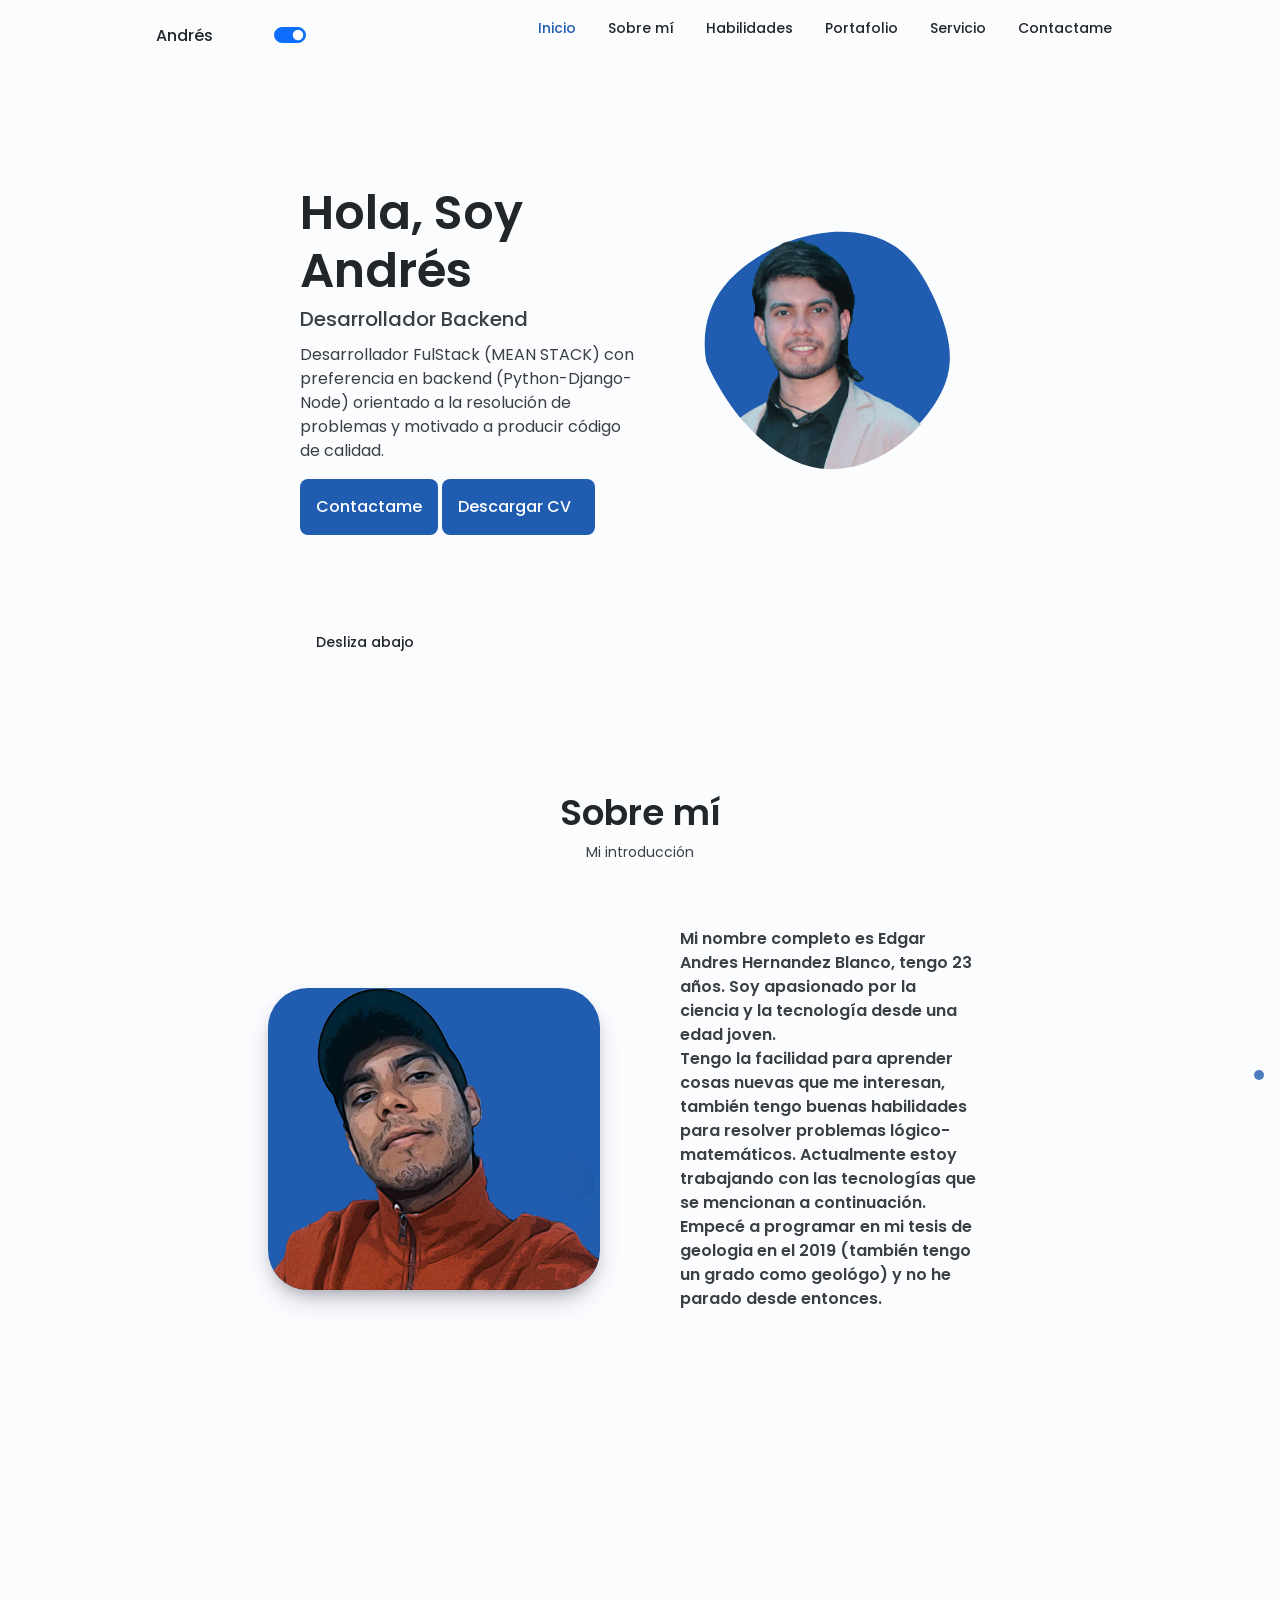
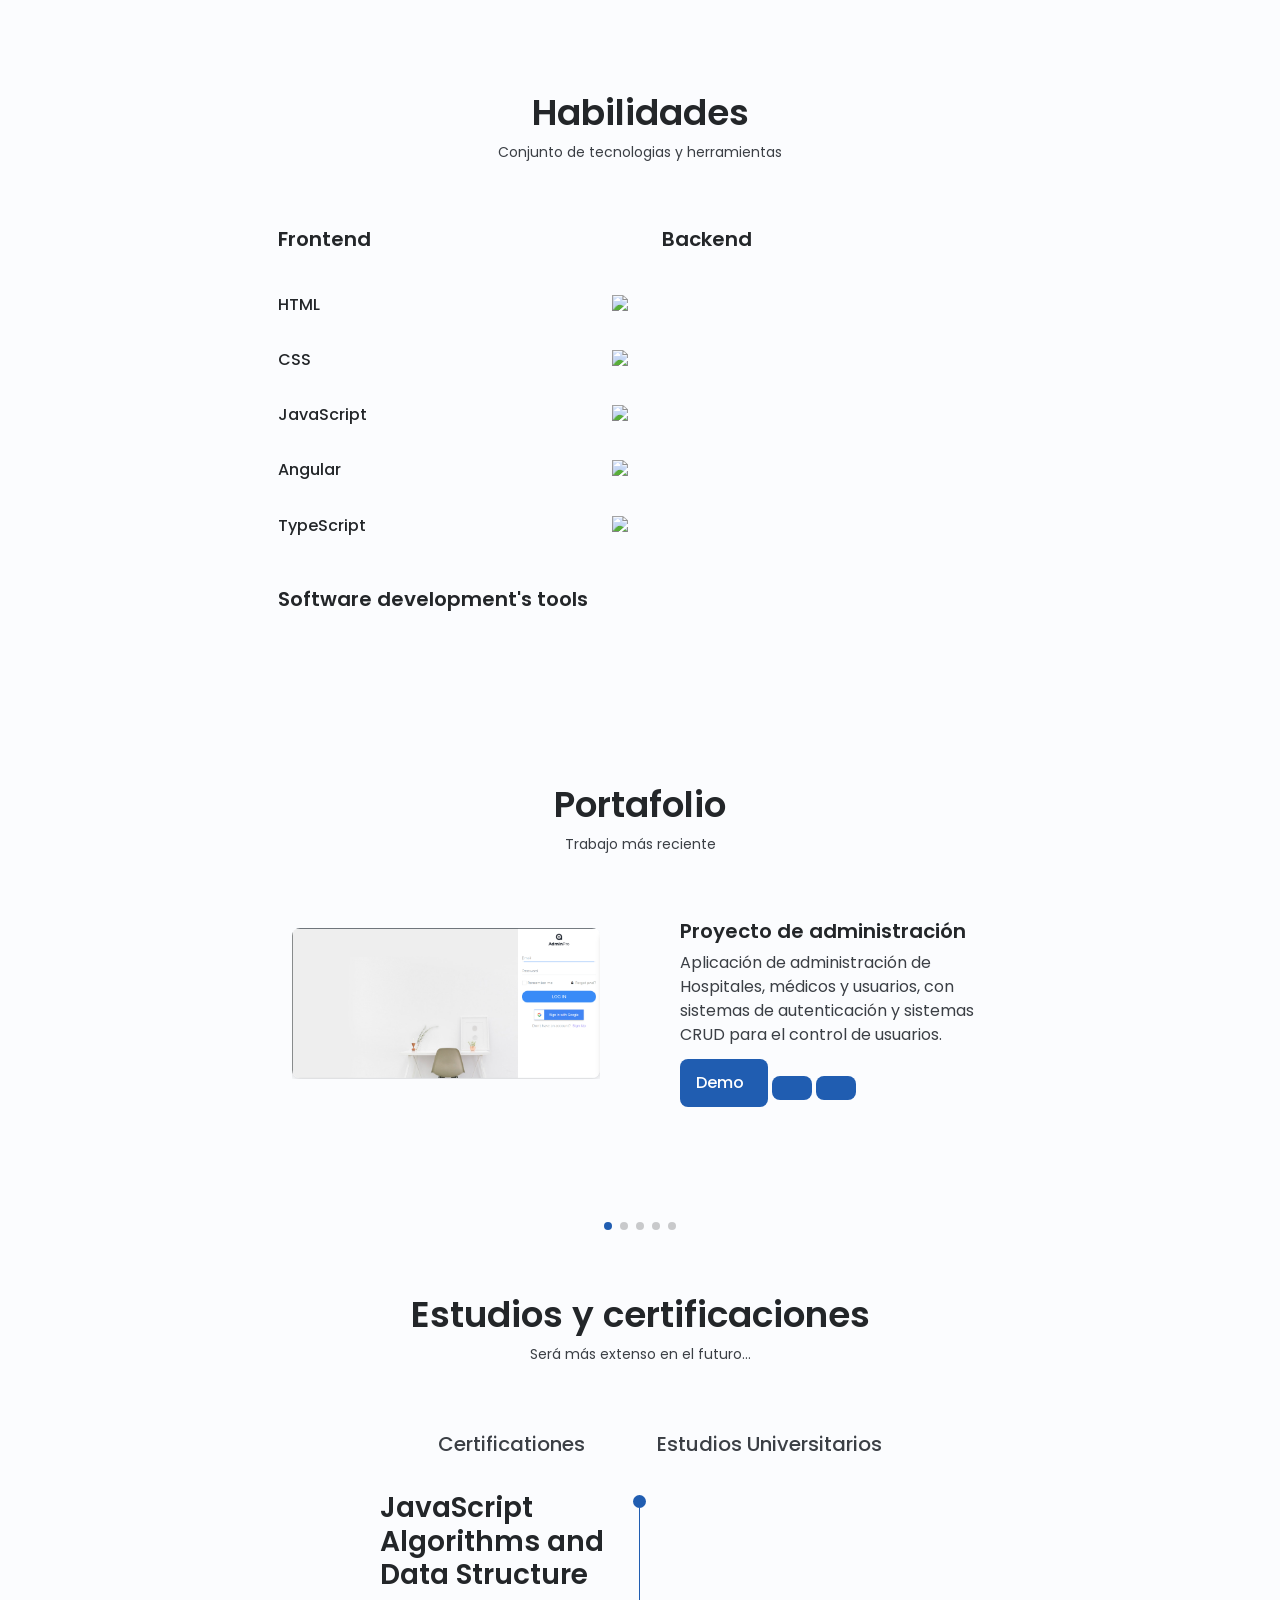
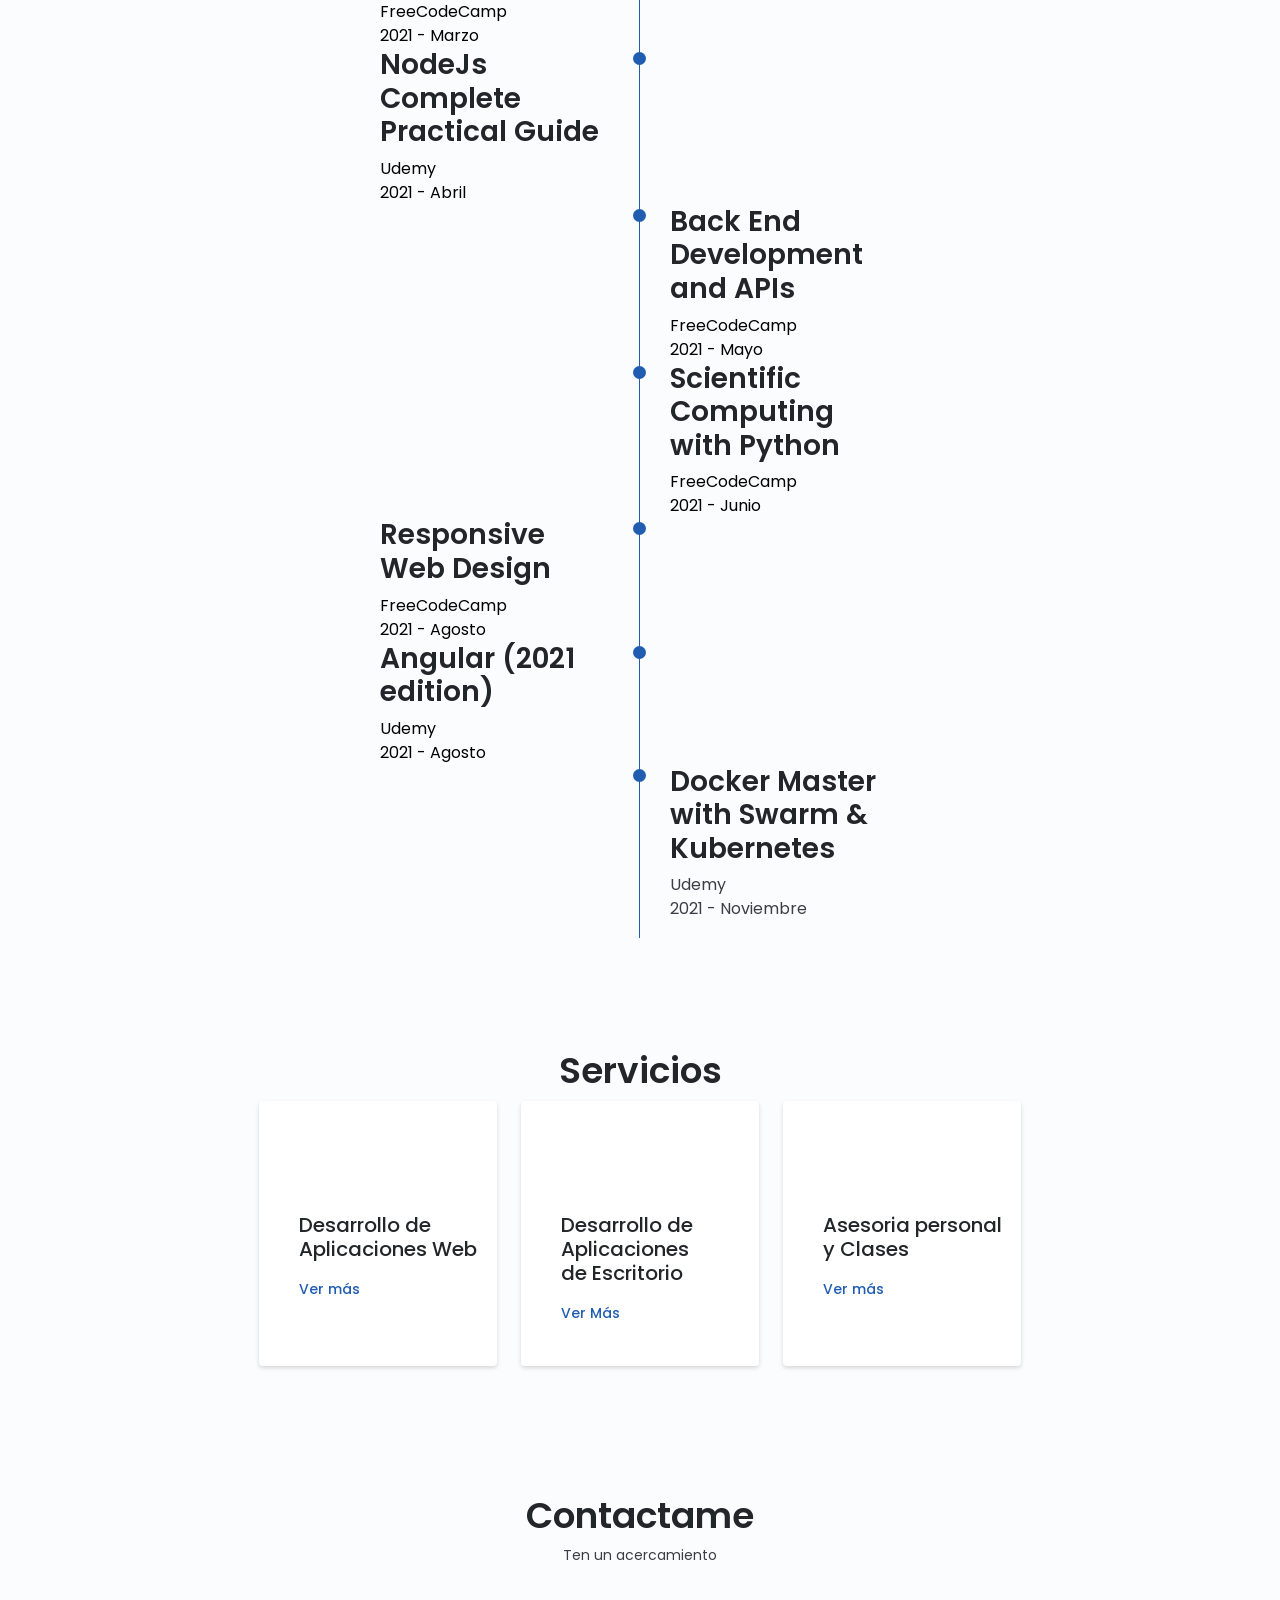
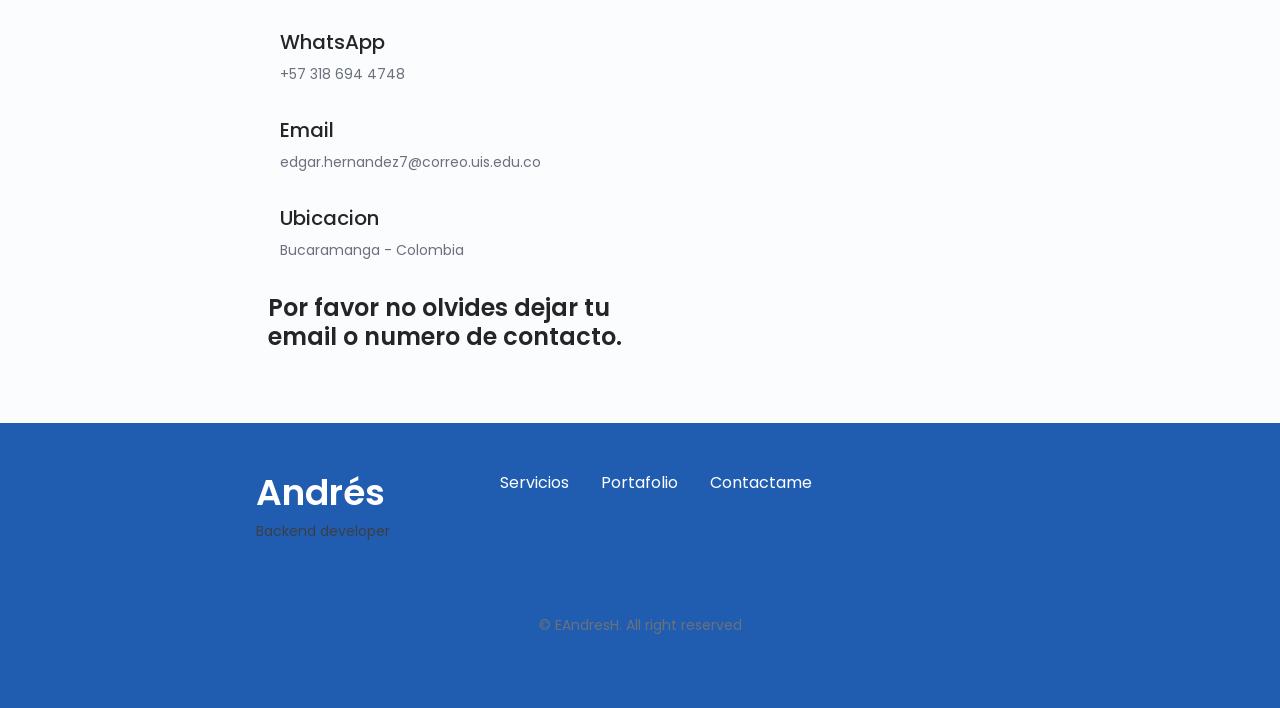
==== assets/language/index-es.html @ 9ceb66de "change in devsearch github link" ====
<!DOCTYPE html>
<html lang="es">

<head>
    <meta charset="UTF-8">
    <meta name="viewport" content="width=device-width, initial-scale=1.0">

    <!--==================== UNICONS ====================-->
    <link rel="stylesheet" href="https://unicons.iconscout.com/release/v4.0.0/css/line.css">
    <!--==================== SWIPER CSS ====================-->
    <link rel="stylesheet" href="../css/swiper-bundle.min.css">

     <!-- bootstrap -->
     <link href="https://cdn.jsdelivr.net/npm/bootstrap@5.0.2/dist/css/bootstrap.min.css" rel="stylesheet" integrity="sha384-EVSTQN3/azprG1Anm3QDgpJLIm9Nao0Yz1ztcQTwFspd3yD65VohhpuuCOmLASjC" crossorigin="anonymous">

    <!--==================== CSS ====================-->
    <link rel="stylesheet" href="../css/styles.css">

    <title>EAHB Portafolio</title>
</head>

<body>
    <!--==================== HEADER ====================-->
    <header class="header" id="header">
        <nav class="nav container">
            <a href="#" class="nav__logo">Andrés</a>

            <div class="nav__btns">
                <!-- Theme change button -->
                <i class="uil uil-moon change-theme" id="theme-button"></i>

                <span class="iconify nav_check_label" data-icon="openmoji:flag-united-states"></span>
                <div class="form-check form-switch">
                    <input class="form-check-input" type="checkbox" id="flexSwitchCheckDefault" checked>         
                </div>
                <span class="iconify nav_check_label" data-icon="openmoji:flag-spain"></span>

                <div class="nav__toggle" id="nav-toggle">
                    <i class="uil uil-apps"></i>
                </div>

            </div>            

            <div class="nav__menu" id="nav-menu">
                <ul class="nav__list grid">
                    <li class="nav__item">
                        <a href="#home" class="nav__link">
                            <i class="uil uil-estate nav__icon"></i> Inicio
                        </a>
                    </li>
                    <li class="nav__item">
                        <a href="#about" class="nav__link">
                            <i class="uil uil-user-square nav__icon"></i> Sobre mí
                        </a>
                    </li>
                    <li class="nav__item">
                        <a href="#skills" class="nav__link">
                            <i class="uil uil-file-alt nav__icon"></i> Habilidades
                        </a>
                    </li>
                    <li class="nav__item">
                        <a href="#portfolio" class="nav__link">
                            <i class="uil uil-laptop nav__icon"></i> Portafolio
                        </a>
                    </li>
                    <li class="nav__item">
                        <a href="#services" class="nav__link">
                            <i class="uil uil-briefcase-alt nav__icon"></i> Servicio
                        </a>
                    </li>
                    <li class="nav__item">
                        <a href="#contact" class="nav__link">
                            <i class="uil uil-message nav__icon"></i> Contactame
                        </a>
                    </li>
                </ul>
                <i class="uil uil-times nav__close" id="nav-close"></i>
            </div>

        </nav>
    </header>

    <!--==================== MAIN ====================-->
    <main class="main">
        <!--==================== HOME ====================-->
        <section class="home section" id="home">
            <div class="home__container container grid">
                <div class="home__content grid">
                    <div class="home__social">
                        <a href="https://www.linkedin.com/in/e-andr%C3%A9s-hern%C3%A1ndez-blanco-927384213/" target="_blank" class="home__social-icon">
                            <i class="uil uil-linkedin"></i>
                        </a>
                        <a href="https://twitter.com/h97_andres" target="_blank" class="home__social-icon">
                            <i class="uil uil-twitter"></i>
                        </a>
                        <a href="https://github.com/AndresH1213" target="_blank" class="home__social-icon">
                            <i class="uil uil-github"></i>
                        </a>
                    </div>
                    <div class="home__img">
                        <svg viewBox="0 0 220 220" xmlns="http://www.w3.org/2000/svg"
                            xmlns:xlink="http://www.w3.org/1999/xlink">
                            <mask id="mask0" mask-type="alpha">
                                <path d="M190.312 36.4879C206.582 62.1187 201.309 102.826 182.328 134.186C163.346 165.547 
                                    130.807 187.559 100.226 186.353C69.6454 185.297 41.0228 161.023 21.7403 129.362C2.45775 
                                    97.8511 -7.48481 59.1033 6.67581 34.5279C20.9871 10.1032 59.7028 -0.149132 97.9666 
                                    0.00163737C136.23 0.303176 174.193 10.857 190.312 36.4879Z" />
                            </mask>
                            <g mask="url(#mask0)">
                                <path fill="#205db1" d="M49.1,-76.9C62.6,-67.8,71.7,-52.3,78.8,-36.2C85.9,-20,90.9,-3.1,
                                    88.5,12.7C86.1,28.4,76.3,43,64.6,55.3C52.9,67.6,39.3,77.5,23.8,83C8.2,88.5,-9.2,89.5,-24.5,
                                    84.6C-39.9,79.6,-53.2,68.6,-64.4,55.7C-75.7,42.9,-84.9,28.2,-88.7,11.8C-92.5,-4.6,-90.9,-22.7
                                    ,-83.2,-37.4C-75.5,-52.1,-61.8,-63.5,-47,-72C-32.1,-80.5,-16,-86,0.9,-87.4C17.8,-88.8,35.6,-86,
                                    49.1,-76.9Z" transform="translate(100 100)" />
                                <image xlink:href="../img/Home.png" x='12' y='18' class="home__blob-img" />
                            </g>
                        </svg>
                    </div>

                    <div class="home__data">
                        <h1 class="home__title">Hola, Soy Andrés </h1>
                        <h3 class="home__subtitle">Desarrollador Backend</h3>
                        <p class="home__description">Desarrollador FulStack (MEAN STACK) con preferencia en backend (Python-Django-Node) 
                            orientado a la resolución de problemas y motivado a producir código de calidad.</p>
                        <a href="#contact" class="button button--flex">
                            Contactame <i class="uil uil-message button_icon"></i>
                        </a>
                        <a download="" href="../pdf/CV_CScience_AH.pdf" class="button button--flex">
                            Descargar CV<i class="uil uil-download-alt button__icon"></i>
                        </a>
                        
                    </div>
                </div>
                <div class="home__scroll">
                    <a href="#about" class="home__scroll-button button--flex">
                        <i class="uil uil-mouse-alt home__scroll-mouse"></i>
                        <span class="home__scroll-name">Desliza abajo</span>
                        <i class="uil uil-arrow-down home__scroll-arrow"></i>
                    </a>
                </div>
            </div>
        </section>

        <!--==================== ABOUT ====================-->
        <section class="wave-container about section" id="about">
            <h2 class="section__title">Sobre mí</h2>
            <span class="section__subtitle">Mi introducción</span>

            <div class="about__container container grid">
                <img src="../img/foto_perfil_sin_fondo.png" alt="" class="about__img">

                <div class="about__data">
                    <p class="about__description">Mi nombre completo es Edgar Andres Hernandez Blanco, tengo 23 años. Soy apasionado por 
                        la ciencia y la tecnología desde una edad joven. <br>
                        Tengo la facilidad para aprender cosas nuevas que me interesan, 
                        también tengo buenas habilidades para resolver problemas lógico-matemáticos. Actualmente estoy trabajando con las tecnologías 
                        que se mencionan a continuación.<br> 
                        Empecé a programar en mi tesis de geologia en el 2019 (también tengo un grado como geológo) y no he parado desde entonces.
                        </p>
                </div>
            </div>
            <div class="wave wave1"></div>
            <div class="wave wave2"></div>
            <div class="wave wave3"></div>
            <div class="wave wave4"></div>
        </section>

        <!--==================== SKILLS ====================-->
        <section class="skills section" id="skills">
            <h2 class="section__title">Habilidades</h2>
            <span class="section__subtitle">Conjunto de tecnologias y herramientas</span>

            <div class="skills__container container grid">
                <div>
                    <!-- SKILLS 1 -->
                    <div class="skills__content skills__open">
                        <div class="skills__header">
                            <i class="uil uil-brackets-curly skills__icon"></i>
                            <div>
                                <h1 class="skills__title">Frontend</h1>
                            </div>

                            <i class="uil uil-angle-down skills__arrow"></i>
                        </div>

                        <div class="skills__list grid">
                            <div class="skills__data">
                                <div class="skills__title">
                                    <h3 class="skills__name">HTML</h3>
                                    <img class="skills_img" src="https://img.icons8.com/color/48/000000/html-5--v1.png"/>
                                </div>
                            </div>
                            <div class="skills__data">
                                <div class="skills__title">
                                    <h3 class="skills__name">CSS</h3>
                                    <img class="skills_img" src="https://img.icons8.com/color/48/000000/css3.png"/>
                                </div>
                            </div>
                            <div class="skills__data">
                                <div class="skills__title">
                                    <h3 class="skills__name">JavaScript</h3>
                                    <img class="skills_img" src="https://img.icons8.com/color/48/000000/javascript--v1.png"/>
                                </div>
                            </div>
                            <div class="skills__data">
                                <div class="skills__title">
                                    <h3 class="skills__name">Angular</h3>
                                    <img class="skills_img" src="https://img.icons8.com/color/48/000000/angularjs.png"/>
                                </div>
                            </div>
                            <div class="skills__data">
                                <div class="skills__title">
                                    <h3 class="skills__name">TypeScript</h3>
                                    <img class="skills_img" src="https://img.icons8.com/color/48/000000/typescript.png"/>
                                </div>
                            </div>
                        </div>
                    </div>
                </div>

                <div>
                    <!-- SKILLS 2 -->
                    <div class="skills__content skills__close">
                        <div class="skills__header">
                            <i class="uil uil-server-network skills__icon"></i>

                            <div>
                                <h1 class="skills__title">Backend</h1>
                            </div>
                            <i class="uil uil-angle-down skills__arrow"></i>
                        </div>

                        <div class="skills__list grid">
                            <div class="skills__data">
                                <div class="skills__title">
                                    <h3 class="skills__name">Python</h3>
                                    <img class="skills_img" src="https://img.icons8.com/color/48/000000/python--v1.png"/>
                                </div>
                            </div>
                            <div class="skills__data">
                                <div class="skills__title">
                                    <h3 class="skills__name">Django</h3>
                                    <img class="skills_img" src="https://img.icons8.com/color/48/000000/django.png"/>
                                </div>
                            </div>
                            <div class="skills__data">
                                <div class="skills__title">
                                    <h3 class="skills__name">NodeJs - ExpressJs</h3>
                                    <img class="skills_img" src="https://img.icons8.com/color/48/000000/nodejs.png"/>
                                </div>
                            </div>
                            <div class="skills__data">
                                <div class="skills__title">
                                    <h3 class="skills__name">MongoDB</h3>
                                    <img class="skills_img" src="https://img.icons8.com/color/48/000000/mongodb.png"/>
                                </div>
                            </div>
                            <div class="skills__data">
                                <div class="skills__title">
                                    <h3 class="skills__name">MySQL</h3>
                                    <img class="skills_img" src="https://img.icons8.com/fluency/48/000000/mysql-logo.png"/>
                                </div>
                            </div>
                            <div class="skills__data">
                                <div class="skills__title">
                                    <h3 class="skills__name">PostgreSQL</h3>
                                    <img class="skills_img" src="https://img.icons8.com/color/48/000000/postgreesql.png"/>
                                </div>
                            </div>

                        </div>
                    </div>
                </div>

                <div>
                    <!-- SKILLS 3 -->
                    <div class="skills__content skills__close">
                        <div class="skills__header">
                            <i class="uil uil-swatchbook skills__icon"></i>

                            <div>
                                <h1 class="skills__title">Software development's tools</h1>
                            </div>
                            <i class="uil uil-angle-down skills__arrow"></i>
                        </div>

                        <div class="skills__list grid">
                            <div class="skills__data">
                                <div class="skills__title">
                                    <h3 class="skills__name">Git - Github</h3>
                                    <img class="skills_img" src="https://img.icons8.com/color/48/000000/git.png"/>
                                </div>
                            </div>
                            <div class="skills__data">
                                <div class="skills__title">
                                    <h3 class="skills__name">Visual Studio Code</h3>
                                    <img class="skills_img" src="https://img.icons8.com/color/48/000000/visual-studio-code-2019.png"/>
                                </div>
                            </div>
                            <div class="skills__data">
                                <div class="skills__title">
                                    <h3 class="skills__name">Postman</h3>
                                    <img class="skills_img" src="https://img.icons8.com/dusk/48/000000/postman-api.png"/>
                                </div>
                            </div>
                            <div class="skills__data">
                                <div class="skills__title">
                                    <h3 class="skills__name">Linux</h3>
                                    <img class="skills_img" src="https://img.icons8.com/color/64/000000/linux--v1.png"/>
                                </div>
                            </div>
                            <div class="skills__data">
                                <div class="skills__title">
                                    <h3 class="skills__name">Docker</h3>
                                    <img class="skills_img" src="https://img.icons8.com/color/48/000000/docker.png"/>
                                </div>
                            </div>
                        </div>
                    </div>
                </div>


            </div>
            </section>

            <!--==================== PORTFOLIO ====================-->
            <section class="portfolio section" id="portfolio">
                <h2 class="section__title">Portafolio</h2>
                <span class="section__subtitle">Trabajo más reciente</span>
                
                <div class="portfolio__container container swiper-container">
                    <div class="swiper-wrapper">
                    <!--==================== PORTFOLIO 1 ====================-->
                         <div class="portfolio__content grid swiper-slide">
                            <!-- <img src="../img/porfolio5.PNG" alt="" class="portfolio__img"> -->
                            <!-- Swiper for images -->
                            <div>
                                <div class="container-imgs swiper-container">
                                        <div class="swiper-img-wrapper swiper-wrapper">
                                            <img src="../img/porfolio5a.PNG" alt="" class="portfolio__img swiper-img-slide swiper-slide">
                                            <img src="../img/porfolio5b.PNG" alt="" class="portfolio__img swiper-img-slide swiper-slide">
                                            <img src="../img/porfolio5c.PNG" alt="" class="portfolio__img swiper-img-slide swiper-slide">
                                            <img src="../img/porfolio5d.PNG" alt="" class="portfolio__img swiper-img-slide swiper-slide">
                                        </div>
                                        <div class="swiper-button-imgs">
                                            
                                            <div class="swiper-img-button-prev">
                                                <i class="uil uil-arrow-circle-left swiper-portfolio-icon"></i>
                                            </div>
                                            
                                            <!-- add pagination -->
                                            <div class="swiper-img-pagination"></div>

                                            <div class="swiper-img-button-next">
                                                <i class="uil uil-arrow-circle-right swiper-portfolio-icon"></i>
                                            </div>
                                        </div>
                                </div>
                            </div>

                            <div class="porfolio__data">
                                <h3 class="portfolio__title">Proyecto de administración</h3>
                                <p class="portfolio__description">
                                            Aplicación de administración de Hospitales, médicos y usuarios, con sistemas
                                            de autenticación y sistemas CRUD para el control de usuarios.
                                </p>
                                <a href="https://admin-app-angular.herokuapp.com/dashboard/users" 
                                   class="button button--flex button--small portfolio__button"
                                   target="_BLANK">
                                    Demo
                                    <i class="uil uil-arrow-right button__icon"></i>
                                </a>
                                <a href="https://github.com/AndresH1213/adminPro" class="button button--flex button--small portfolio__button"
                                    target="_BLANK">
                                    <i class="uil uil-browser"></i>
                                    <i class="uil uil-github button__icon"></i>
                                </a>
                                <a href="https://github.com/AndresH1213/adminPro-backend" class="button button--flex button--small portfolio__button"
                                    target="_BLANK">
                                    <i class="uil uil-server-network-alt"></i>
                                    <i class="uil uil-github button__icon"></i>
                                </a>
                            </div>
                        </div>
                    <!--==================== PORTFOLIO 2 ====================-->
                        <div class="portfolio__content grid swiper-slide">
                            <!-- <img src="../img/porftolio1.PNG" alt="" class="portfolio__img"> -->
                            <!-- Swiper for images -->
                            <div>
                                <div class="container-imgs swiper-container">
                                        <div class="swiper-img-wrapper swiper-wrapper">
                                            <img src="../img/porfolio1c.PNG" alt="imagen-porfolio-1" class="portfolio__img swiper-img-slide swiper-slide">
                                            <img src="../img/porfolio1b.PNG" alt="imagen-porfolio-1" class="portfolio__img swiper-img-slide swiper-slide">
                                            <img src="../img/porfolio1.PNG" alt="imagen-porfolio-1" class="portfolio__img swiper-img-slide swiper-slide">
                                        </div>
                                        <div class="swiper-button-imgs">
                                            
                                            <div class="swiper-img-button-prev">
                                                <i class="uil uil-arrow-circle-left swiper-portfolio-icon"></i>
                                            </div>
                                            
                                            <!-- add pagination -->
                                            <div class="swiper-img-pagination"></div>

                                            <div class="swiper-img-button-next">
                                                <i class="uil uil-arrow-circle-right swiper-portfolio-icon"></i>
                                            </div>
                                        </div>
                                </div>
                            </div>

                            <div class="porfolio__data">
                                <h3 class="portfolio__title">E-commerce</h3>
                                <p class="portfolio__description">
                                    E-commerce con panel de control para la creación, actualización de productos,
                                    creación de combos, carrito de productos sin necesidad de registrarse y una integración de 
                                    un método de pago.
                                </p>
                                <a href="https://ecogaiatest.herokuapp.com" 
                                   class="button button--flex button--small portfolio__button"
                                   target="_BLANK">
                                    Demo
                                    <i class="uil uil-arrow-right button__icon"></i>
                                </a>
                                <a href="https://github.com/AndresH1213/Ecogaia-E-commerce" class="button button--flex button--small portfolio__button"
                                    target="_BLANK">
                                    <i class="uil uil-browser"></i>
                                    <i class="uil uil-github button__icon"></i>
                                </a>
                                <a href="https://github.com/AndresH1213/ecogaia-backend" class="button button--flex button--small portfolio__button"
                                    target="_BLANK">
                                    <i class="uil uil-server-network-alt"></i>
                                    <i class="uil uil-github button__icon"></i>
                                </a>
                            </div>
                        </div>
                        <!--==================== PORTFOLIO 3 ====================-->
                        <div class="portfolio__content grid swiper-slide">
                            <!-- <img src="../img/portfolio2.jpg" alt="" class="portfolio__img"> -->
                            <!-- <video src="../videos/spotify_room.webm" class="portfolio__img" controls>
                                Your browser does not suport video tag
                            </video> -->
                            <div>
                                <div class="container-imgs swiper-container">
                                        <div class="swiper-img-wrapper swiper-wrapper">
                                            <img src="../img/porfolio2a.PNG" alt="" class="portfolio__img swiper-img-slide swiper-slide">
                                            <img src="../img/porfolio2b.PNG" alt="" class="portfolio__img swiper-img-slide swiper-slide">
                                            <img src="../img/porfolio2c.PNG" alt="" class="portfolio__img swiper-img-slide swiper-slide">
                                        </div>
                                        <div class="swiper-button-imgs">
                                            
                                            <div class="swiper-img-button-prev">
                                                <i class="uil uil-arrow-circle-left swiper-portfolio-icon"></i>
                                            </div>
                                            
                                            <!-- add pagination -->
                                            <div class="swiper-img-pagination"></div>

                                            <div class="swiper-img-button-next">
                                                <i class="uil uil-arrow-circle-right swiper-portfolio-icon"></i>
                                            </div>
                                        </div>
                                </div>
                            </div>

                            <div class="porfolio__data">
                                <h3 class="portfolio__title">Spotify Room</h3>
                                <p class="portfolio__description">Esta aplicación permite crea una Sala donde
                                    otros usuarios puede entrar y connectarse a Spotify API para que todos los
                                    usuarios en esa sala pueda escuchar la misma canción.
                                </p>
                                <a href="#" class="button button--flex button--small portfolio__button">
                                    Demo
                                    <i class="uil uil-arrow-right button__icon"></i>
                                </a>
                                <a href="https://github.com/AndresH1213/spotify_room_app" class="button button--flex button--small portfolio__button"
                                target="_BLANK">
                                GitHub
                                <i class="uil uil-arrow-right button__icon"></i>
                                </a>
                            </div>
                        </div>
                        <!--==================== PORTFOLIO 4 ====================-->
                        <div class="portfolio__content grid swiper-slide">
                            <div>
                                <div class="container-imgs swiper-container">
                                        <div class="swiper-img-wrapper swiper-wrapper">
                                            <img src="../img/porfolio3b.PNG" alt="" class="portfolio__img swiper-img-slide swiper-slide">
                                            <img src="../img/porfolio3c.PNG" alt="" class="portfolio__img swiper-img-slide swiper-slide">
                                            <img src="../img/porfolio3d.PNG" alt="" class="portfolio__img swiper-img-slide swiper-slide">
                                            <img src="../img/porfolio3.PNG" alt="" class="portfolio__img swiper-img-slide swiper-slide">
                                        </div>
                                        <div class="swiper-button-imgs">
                                            
                                            <div class="swiper-img-button-prev">
                                                <i class="uil uil-arrow-circle-left swiper-portfolio-icon"></i>
                                            </div>
                                            
                                            <!-- add pagination -->
                                            <div class="swiper-img-pagination"></div>

                                            <div class="swiper-img-button-next">
                                                <i class="uil uil-arrow-circle-right swiper-portfolio-icon"></i>
                                            </div>
                                        </div>
                                </div>
                            </div>
                            <!-- <video src="../videos/Mapbox.webm" class="portfolio__img" controls>
                                Your browser does not suport video tag
                            </video> -->

                            <div class="porfolio__data">
                                <h3 class="portfolio__title">Angular App</h3>
                                <p class="portfolio__description">sitio web que permite interacciones con 
                                    mapas y guardar lugares poniendo un marker junto con título y descripción,
                                    también muestra una gráfica de la población de ciertos países que puede cambiar al azar.</p>
                                <a href="https://mapboxproject.netlify.app/" class="button button--flex button--small portfolio__button"
                                target="_BLANK">
                                Visit
                                <i class="uil uil-arrow-right button__icon"></i>
                                </a>
                                <a href="https://github.com/AndresH1213/MapboxApp" class="button button--flex button--small portfolio__button"
                                    target="_BLANK">
                                    GitHub
                                    <i class="uil uil-arrow-right button__icon"></i>
                                </a>
                            </div>
                        </div>
                        <!--==================== PORTFOLIO 5 ====================-->
                        <div class="portfolio__content grid swiper-slide">
                            <div>
                                <div class="container-imgs swiper-container">
                                        <div class="swiper-img-wrapper swiper-wrapper">
                                            <img src="../img/portfolio4b.PNG" alt="" class="portfolio__img swiper-img-slide swiper-slide">
                                            <img src="../img/portfolio4d.PNG" alt="" class="portfolio__img swiper-img-slide swiper-slide">
                                            <img src="../img/portfolio4a.PNG" alt="" class="portfolio__img swiper-img-slide swiper-slide">
                                            <img src="../img/portfolio4c.PNG" alt="" class="portfolio__img swiper-img-slide swiper-slide">
                                        </div>
                                        <div class="swiper-button-imgs">
                                            
                                            <div class="swiper-img-button-prev">
                                                <i class="uil uil-arrow-circle-left swiper-portfolio-icon"></i>
                                            </div>
                                            
                                            <!-- add pagination -->
                                            <div class="swiper-img-pagination"></div>

                                            <div class="swiper-img-button-next">
                                                <i class="uil uil-arrow-circle-right swiper-portfolio-icon"></i>
                                            </div>
                                        </div>
                                </div>
                            </div>

                            <div class="porfolio__data">
                                <h3 class="portfolio__title">Django Red Social</h3>
                                <p class="portfolio__description">Red social básica donde se puede encontrar proyectos de diferentes
                                    desarrolladores y su información de contacto.</p>
                                <a href="https://devsearchapp.herokuapp.com" 
                                   class="button button--flex button--small portfolio__button"
                                   target="_BLANK">
                                    Test
                                    <i class="uil uil-arrow-right button__icon"></i>
                                </a>
                                <a href="https://github.com/AndresH1213/devsearch" class="button button--flex button--small portfolio__button">
                                    GitHub
                                    <i class="uil uil-arrow-right button__icon"></i>
                                </a>
                            </div>
                        </div>
                    </div>
                    <!-- Add Arrows -->
                    <div class="swiper-button-next">
                        <i class="uil uil-angle-right-b swiper-portfolio-icon"></i>
                    </div>
                    <div class="swiper-button-prev">
                        <i class="uil uil-angle-left-b swiper-portfolio-icon"></i>
                    </div>

                    <!-- add pagination -->
                    <div class="swiper-pagination">
                    </div> 
                </div>

            </section>

            <!--==================== QUALIFICATION ====================-->
            <section class="qualification section">
                <h2 class="section__title">Estudios y certificaciones</h2>
                <span class="section__subtitle">Será más extenso en el futuro...</span>

                <div class="qualification__container container">
                    <div class="qualification__tabs">
                        <div class="qualification__button button--flex qualification__active" data-target="#education">
                            <i class="uil uil-graduation-cap qualification__icon"></i>
                            Certificationes
                        </div>

                        <div class="qualification__button button--flex" data-target="#work">
                            <i class="uil uil-briefcase-alt  qualification__icon"></i>
                            Estudios Universitarios
                        </div>
                    </div>
                    
                    <div class="qualification__sections">
                        <!--==================== QUALIFICATION CONTENT 1 ====================-->
                        <div class="qualification__content qualification__active" data-content id="education">
                            
                            <!--==================== QUALIFICATION 2 ====================-->
                            <div class="qualification__data">

                                <div>
                                    <a href="https://www.freecodecamp.org/certification/fcc9c6027b2-c2f5-43aa-83ba-9fe188c14905/javascript-algorithms-and-data-structures"
                                        target="_BLANK">
                                        <h3 class="qualification__title">JavaScript Algorithms and Data Structure</h3>
                                        <span class="qualificacion__subtitle">FreeCodeCamp</span>
                                        <div class="qulification__calendar">
                                            <i class="uil uil-calendar-alt"></i>
                                            2021 - Marzo
                                        </div>
                                    </a>
                                </div>

                                <div>
                                    <span class="qualification__rounder"></span>
                                    <span class="qualification__line"></span>
                                </div>
                            </div>
                            <!--==================== QUALIFICATION 3 ====================-->
                            <div class="qualification__data">
                                <div>
                                    <a href="https://udemy-certificate.s3.amazonaws.com/pdf/UC-ea0127c7-d59d-4f52-b822-d03d4159d35f.pdf"
                                        target="_BLANK">
                                        <h3 class="qualification__title">NodeJs Complete Practical Guide</h3>
                                        <span class="qualificacion__subtitle">Udemy</span>
                                        <div class="qulification__calendar">
                                            <i class="uil uil-calendar-alt"></i>
                                            2021 - Abril
                                        </div>
                                    </a>
                                </div>

                                <div>
                                    <span class="qualification__rounder"></span>
                                    <span class="qualification__line"></span>
                                </div>

                            </div>
                            <!--==================== QUALIFICATION 4 ====================-->
                            <div class="qualification__data">

                                <div></div>

                                <div>
                                    <span class="qualification__rounder"></span>
                                    <span class="qualification__line"></span>
                                </div>

                                <div>
                                    <a href="https://www.freecodecamp.org/certification/fcc9c6027b2-c2f5-43aa-83ba-9fe188c14905/back-end-development-and-apis"
                                        target="_BLANK">
                                        <h3 class="qualification__title">Back End Development and APIs</h3>
                                        <span class="qualificacion__subtitle">FreeCodeCamp</span>
                                        <div class="qulification__calendar">
                                            <i class="uil uil-calendar-alt"></i>
                                            2021 - Mayo
                                        </div>
                                    </a>
                                </div>

                            </div>
                            <!--==================== QUALIFICATION 5 ====================-->
                            <div class="qualification__data">

                                <div></div>

                                <div>
                                    <span class="qualification__rounder"></span>
                                    <span class="qualification__line"></span>
                                </div>

                                <div>
                                    <a href="https://www.freecodecamp.org/certification/fcc9c6027b2-c2f5-43aa-83ba-9fe188c14905/scientific-computing-with-python-v7"
                                        target="_BLANK">
                                        <h3 class="qualification__title">Scientific Computing with Python</h3>
                                        <span class="qualificacion__subtitle">FreeCodeCamp</span>
                                        <div class="qulification__calendar">
                                            <i class="uil uil-calendar-alt"></i>
                                            2021 - Junio
                                        </div>
                                    </a>
                                </div>

                            </div>
                            <!--==================== QUALIFICATION 6 ====================-->
                            <div class="qualification__data">
                                
                                <div>
                                    <a href="https://www.freecodecamp.org/certification/fcc9c6027b2-c2f5-43aa-83ba-9fe188c14905/responsive-web-design"
                                        target="_BLANK">
                                        <h3 class="qualification__title">Responsive Web Design</h3>
                                        <span class="qualificacion__subtitle">FreeCodeCamp</span>
                                        <div class="qulification__calendar">
                                            <i class="uil uil-calendar-alt"></i>
                                            2021 - Agosto
                                        </div>
                                    </a>
                                </div>
                                
                                <div>
                                    <span class="qualification__rounder"></span>
                                    <span class="qualification__line"></span>
                                </div>

                            </div>
                            <!--==================== QUALIFICATION 7 ====================-->
                            <div class="qualification__data">

                                <div>
                                    <a href="https://udemy-certificate.s3.amazonaws.com/pdf/UC-6881484f-941f-4c4b-8854-cbe65430c869.pdf"
                                        target="_BLANK">
                                        <h3 class="qualification__title">Angular (2021 edition)</h3>
                                        <span class="qualificacion__subtitle">Udemy</span>
                                        <div class="qulification__calendar">
                                            <i class="uil uil-calendar-alt"></i>
                                            2021 - Agosto
                                        </div>
                                    </a>
                                </div>
                                
                                <div>
                                    <span class="qualification__rounder"></span>
                                    <span class="qualification__line"></span>
                                </div>

                            </div>
                            <!--==================== QUALIFICATION 8 ====================-->
                            <!-- <div class="qualification__data">

                                <div></div>

                                <div>
                                    <span class="qualification__rounder"></span>
                                    <span class="qualification__line"></span>
                                </div>

                                <div>
                                    <h3 class="qualification__title">Information Security Certification</h3>
                                    <span class="qualificacion__subtitle">FreeCodeCamp</span>
                                    <div class="qulification__calendar">
                                        <i class="uil uil-calendar-alt"></i>
                                        2021 - Octubre
                                    </div>
                                </div>

                            </div>
                            <!--==================== QUALIFICATION 9 ====================-->
                            <div class="qualification__data">

                                <div></div>

                                <div>
                                    <span class="qualification__rounder"></span>
                                    <span class="qualification__line"></span>
                                </div>

                                <div>
                                    <h3 class="qualification__title">Docker Master with Swarm & Kubernetes</h3>
                                    <span class="qualificacion__subtitle">Udemy</span>
                                    <div class="qulification__calendar">
                                        <i class="uil uil-calendar-alt"></i>
                                        2021 - Noviembre
                                    </div>
                                </div>

                            </div> 

                        </div>
                        <!--==================== QUALIFICATION CONTENT 2 ====================-->
                        <div class="qualification__content" data-content id="work">
                            <!--==================== QUALIFICATION 1 ====================-->
                            <div class="qualification__data">
                                <div></div>

                                <div>
                                    <span class="qualification__rounder"></span>
                                    <span class="qualification__line"></span>
                                </div>

                                <div>
                                    <h3 class="qualification__title">Geografic Information System Mastering Course </h3>
                                    <span class="qualificacion__subtitle">Coursera </span>
                                    <div class="qulification__calendar">
                                        <i class="uil uil-calendar-alt"></i>
                                        2019 - Junio
                                    </div>
                                </div>

                            </div>
                            <!--==================== QUALIFICATION 2 ====================-->
                            <div class="qualification__data">
                                <div></div>

                                <div>
                                    <span class="qualification__rounder"></span>
                                    <span class="qualification__line"></span>
                                </div>

                                <div>
                                    <a href="https://www.freecodecamp.org/certification/fcc9c6027b2-c2f5-43aa-83ba-9fe188c14905/data-analysis-with-python-v7"
                                        target="_BLANK">
                                        <h3 class="qualification__title">Data Analysis with Python</h3>
                                        <span class="qualificacion__subtitle">FreeCodeCamp</span>
                                        <div class="qulification__calendar">
                                            <i class="uil uil-calendar-alt"></i>
                                            2020 - Octubre
                                        </div>

                                    </a>
                                </div>

                            </div>
                            <!--==================== QUALIFICATION 3 ====================-->
                            <div class="qualification__data">
                                
                                <div>
                                    <h3 class="qualification__title">Geology - Earth Sciences</h3>
                                    <span class="qualificacion__subtitle">Universidad Industrial de Santander</span>
                                    <div class="qulification__calendar">
                                        <i class="uil uil-calendar-alt"></i>
                                        2021 - Septiembre
                                    </div>
                                </div>

                                <div>
                                    <span class="qualification__rounder"></span>
                                    <span class="qualification__line"></span>
                                </div>
                            </div>

                        </div>
                    </div>
                </div>
            </section>

            <!--==================== SERVICES ====================-->
            <section class="services section" id="services">

                <h2 class="section__title">Servicios</h2>

                <div class="services__container container grid">
                <!--==================== SERVICES 1 ====================-->
                    <div class="services__content">
                        <div>
                            <i class="uil uil-web-grid services__icon"></i>
                            <h3 class="services__title">Desarrollo de <br>Aplicaciones Web</h3>
                        </div>

                        <span class="button button--flex button--small button--link services__button">
                            Ver más
                            <i class="uil uil-arrow-right button__icon"></i>
                        </span>

                        <div class="services__modal">
                            <div class="services__modal-content">
                                <h4 class="services__modal-title">Desarrollo<br>Web</h4>
                                <i class="uil uil-times services__modal-close"></i>

                                <ul class="services modal-services grid">
                                    <li class="services__modal-service">
                                        <i class="uil uil-check-circle services__modal-icon"></i>
                                        <p>Desarrollo Frontend (las vistas mostradas en el navegador).</p>
                                    </li>
                                    <li class="services__modal-service">
                                        <i class="uil uil-check-circle services__modal-icon"></i>
                                        <p>Desarrollo Backend (lógica de negocios y acceso a la base de datos).</p>
                                    </li>
                                    <li class="services__modal-service">
                                        <i class="uil uil-check-circle services__modal-icon"></i>
                                        <p>Te daré todas las claves de acceso para manejar tus productos o funcionalidades de
                                            tu aplicación.
                                        </p>
                                    </li>
                                    <li class="services__modal-service">
                                        <i class="uil uil-check-circle services__modal-icon"></i>
                                        <p>
                                            Desplegado de la aplicación en un hosting web para subirla a internet.
                                        </p>
                                    </li>
                                    <li class="services__modal-service">
                                        <i class="uil uil-check-circle services__modal-icon"></i>
                                        <p>Te daré el código fuente para futuras implementaciones.</p>
                                    </li>
                                </ul>
                            </div>
                        </div>

                    </div>
                <!--==================== SERVICES 2 ====================-->
                    <div class="services__content">
                        <div>
                            <i class="uil uil-arrow services__icon"></i>
                            <h3 class="services__title">Desarrollo de Aplicaciones<br>de Escritorio</h3>
                        </div>

                        <span class="button button--flex button--small button--link services__button">
                            Ver Más
                            <i class="uil uil-arrow-right button__icon"></i>
                        </span>

                        <div class="services__modal">
                            <div class="services__modal-content">
                                <h4 class="services__modal-title">Desarrollo <br>Aplicaciones de Escritorio</h4>
                                <i class="uil uil-times services__modal-close"></i>

                                <ul class="services modal-services grid">
                                    <li class="services__modal-service">
                                        <i class="uil uil-check-circle services__modal-icon"></i>
                                        <p>Desarrollo de una interfaz de usuario amigable.</p>
                                    </li>
                                    <li class="services__modal-service">
                                        <i class="uil uil-check-circle services__modal-icon"></i>
                                        <p>Implamentación de la lógica y la base de datos.</p>
                                    </li>
                                    <li class="services__modal-service">
                                        <i class="uil uil-check-circle services__modal-icon"></i>
                                        <p>Implementación de las funcionalidades especificadas por el usuario.</p>
                                    </li>
                                    <li class="services__modal-service">
                                        <i class="uil uil-check-circle services__modal-icon"></i>
                                        <p>Se entrega el código fuente y un pdf con las instrucciones de uso.</p>
                                    </li>
                                </ul>
                            </div>
                        </div>

                    </div>
                <!--==================== SERVICES 3 ====================-->
                    <div class="services__content">
                        <div>
                            <i class="uil uil-pen services__icon"></i>
                            <h3 class="services__title">Asesoria personal <br>y Clases</h3>
                        </div>

                        <span class="button button--flex button--small button--link services__button">
                            Ver más
                            <i class="uil uil-arrow-right button__icon"></i>
                        </span>

                        <div class="services__modal">
                            <div class="services__modal-content">
                                <h4 class="services__modal-title">Acompañamiento <br>personal</h4>
                                <i class="uil uil-times services__modal-close"></i>

                                <ul class="services modal-services grid">
                                    <li class="services__modal-service">
                                        <i class="uil uil-check-circle services__modal-icon"></i>
                                        <p>Escucho cuales son tus objetivos e ideo un plan para que los alcances.</p>
                                    </li>
                                    <li class="services__modal-service">
                                        <i class="uil uil-check-circle services__modal-icon"></i>
                                        <p>Te doy una simple introducción al mundo de la programación y te guiaré en tu camino como programador autodidacta.</p>
                                    </li>
                                    <li class="services__modal-service">
                                        <i class="uil uil-check-circle services__modal-icon"></i>
                                        <p>Si necesitas algún asesoramiento en un proyecto, dime el problema y puedo revisar y analizar el problema para 
                                            ayudarte a dar con la solución.</p>
                                    </li>
                                    <li class="services__modal-service">
                                        <i class="uil uil-check-circle services__modal-icon"></i>
                                        <p>Las consultas son por Zoom.</p>
                                    </li>
                                </ul>
                            </div>
                        </div>
                    </div>
                </div>

            </section>

            <!--==================== CONTACT ME ====================-->
            <section class="contact section" id="contact">
                <h2 class="section__title">Contactame</h2>
                <span class="section__subtitle">Ten un acercamiento</span>

                <div class="contact__container container grid">
                    <div>
                        <div class="contact__information">
                            <i class="uil uil-phone contact__icon"></i>
                            <a href="https://api.whatsapp.com/send?phone=573186944748" target="_blank">
                                <h3 class="contact__title">WhatsApp</h3>
                                <span class="contact__subtitle">+57 318 694 4748</span>
                            </a>
                        </div>

                        <div class="contact__information">
                            <i class="uil uil-envelope contact__icon"></i>

                            <div>
                                <a href="mailto:edgar.hernandez7@correo.uis.edu.co" target="_blank">
                                    <h3 class="contact__title">Email</h3>
                                    <span class="contact__subtitle">edgar.hernandez7@correo.uis.edu.co</span>
                                </a>
                            </div>
                        </div>

                        <div class="contact__information">
                            <i class="uil uil-map-marker contact__icon"></i>

                            <div>
                                <h3 class="contact__title">Ubicacion</h3>
                                <span class="contact__subtitle">Bucaramanga - Colombia</span>
                            </div>
                        </div>
                        <div class="contact__information">
                            <h4>Por favor no olvides dejar tu email o numero de contacto.</h4>
                        </div>
                    </div>

                    <!-- <form action="" class="contact__form grid">
                        <div class="contact__inputs grid">
                            <div class="contact__content">
                                <label for="" class="contact__label">Nombre</label>
                                <input type="text" class="contact__input">
                            </div>
                            <div class="contact__content">
                                <label for="" class="contact__label">Email</label>
                                <input type="email" class="contact__input">
                            </div>
                        </div>
                        <div class="contact__content">
                            <label for="" class="contact__label">Proyecto</label>
                            <input type="text" class="contact__input">
                        </div>
                        <div class="contact__content">
                            <label for="" class="contact__label">Mensaje</label>
                            <textarea name="" id="" cols="0" rows="7" class="contact__input"></textarea>
                        </div>

                        <div>
                            <a href="#" class="button button--flex">
                                Enviar mensaje
                                <i class="uil uil-message button__icon"></i>
                            </a>
                        </div>
                    </form> -->

                </div>
            </section>
    </main>

    <!--==================== FOOTER ====================-->
    <footer class="footer">
        <div class="footer__bg">
            <div class="footer__container container grid">
                <div>
                    <h1 class="footer__title">Andrés</h1>
                    <span class="footer__subtitle">Backend developer</span>
                </div>

                <ul class="footer__links">
                    <li>
                        <a href="#services" class="footer__link">Servicios</a>
                    </li>
                    <li>
                        <a href="#portfolio" class="footer__link">Portafolio</a>
                    </li>
                    <li>
                        <a href="#contact" class="footer__link">Contactame</a>
                    </li>
                </ul>

                <div class="footer__socials">
                    <a href="https://www.facebook.com/andres.hernandez.505/" class="footer__social" target="_blank">
                        <i class="uil uil-facebook-f"></i>
                    </a>
                    <a href="https://www.instagram.com/andreshernandezwt/" class="footer__social" target="_blank">
                        <i class="uil uil-instagram"></i>
                    </a>
                    <a href="https://twitter.com/h97_andres" class="footer__social" target="_blank">
                        <i class="uil uil-twitter-alt"></i>
                    </a>
                </div>
            </div>

            <p class="footer__copy">&#169; EAndresH. All right reserved</p>

        </div>

    </footer>

    <!--==================== SCROLL TOP ====================-->
    <a href="#" class="scrollup" id="scroll-up">
        <i class="ui uil-arrow-up scrollup__icon"></i>
    </a>

    <!--==================== ICONIFY ====================-->
    <script src="https://code.iconify.design/2/2.0.3/iconify.min.js"></script>

      <!-- bootstrap -->
      <script src="https://cdn.jsdelivr.net/npm/bootstrap@5.0.2/dist/js/bootstrap.bundle.min.js" integrity="sha384-MrcW6ZMFYlzcLA8Nl+NtUVF0sA7MsXsP1UyJoMp4YLEuNSfAP+JcXn/tWtIaxVXM" crossorigin="anonymous"></script>

    <!--==================== SWIPER JS ====================-->
    <script src="../js/swiper-bundle.min.js"></script>

    <!--==================== MAIN JS ====================-->
    <script src="../js/main.js"></script>
</body>

</html>
---- assets/css/styles.css ----
/*==================== GOOGLE FONTS ====================*/
@import url('https://fonts.googleapis.com/css2?family=Open+Sans:wght@300&family=Poppins:wght@400;500;600&family=Roboto:ital,wght@0,100;0,300;1,100&display=swap');

/*==================== VARIABLES CSS ====================*/
:root {
    --header-height: 3rem;

    /*========== Colors ==========*/
    /* Change favorite color */
    --hue-color: 215; /*Purple 250 - Green 142 - Blue 230 - Pink 340*/

    /* HSL color mode */
    --first-color: hsl(var(--hue-color), 69%, 41%);
    --first-color-second: hsl(var(--hue-color), 69%, 41%);
    --first-color-alt: hsl(var(--hue-color), 57%, 33%);
    --first-color-lighter: hsl(var(--hue-color), 92%, 65%);
    --title-color: hsl(var(--hue-color), 8%, 15%);
    --text-color: hsl(var(--hue-color), 8%, 25%);
    --text-color-light: hsl(var(--hue-color), 8%, 45%);
    --input-color: hsl(var(--hue-color), 70%, 76%);
    --body-color: hsl(var(--hue-color), 60%, 99%);
    --container-color: #FFF;
    --scroll-bar-color: hsl(var(--hue-color), 60%, 90%);
    --scroll-thumb-color: hsl(var(--hue-color), 60%, 80%);

    /*========== Font and typography ==========*/
    --body-font: 'Poppins', sans-serif;

    /* .5rem = 8px, 1rem = 16px, 1.5rem = 24px ... */
    --big-font-size: 2rem;
    --h1-font-size: 1.5rem;
    --h2-font-size: 1.25rem;
    --h3-font-size: 1.125rem;
    --normal-font-size: .938rem;
    --small-font-size: .813rem;
    --smaller-font-size: .75rem;

    /*========== Font weight ==========*/
    --font-medium: 500;
    --font-semi-bold: 600;

    /*========== Margenes Bottom ==========*/
    /* .25rem = 4px, .5rem = 8px, .75rem = 12px ... */
    --mb-0-25: .25rem;
    --mb-0-5: .5rem;
    --mb-0-75: .75rem;
    --mb-1: 1rem;
    --mb-1-5: 1.5rem;
    --mb-2: 2rem;
    --mb-2-5: 2.5rem;
    --mb-3: 3rem;

    /*========== z index ==========*/
    --z-tooltip: 10;
    --z-fixed: 100;
    --z-modal: 1000;
}

/* Font size for large devices */
@media screen and (min-width: 968px) {
    :root {
        --big-font-size: 3rem;
        --h1-font-size: 2.25rem;
        --h2-font-size: 1.5rem;
        --h3-font-size: 1.25rem;
        --normal-font-size: 1rem;
        --small-font-size: 0.875rem;
        --smaller-font-size: .813rem;
    }
}

/*========== Variables Dark theme ==========*/
body.dark-theme {
        /* HSL color mode */
        --first-color-second: hsl(var(--hue-color), 30%, 8%);
        --title-color: hsl(var(--hue-color), 8%, 95%);
        --text-color: hsl(var(--hue-color), 8%, 75%);
        --input-color: hsl(var(--hue-color), 29%, 16%);
        --body-color: hsl(var(--hue-color), 28%, 12%);
        --container-color: hsl(var(--hue-color), 29%, 16%);
        --scroll-bar-color: hsl(var(--hue-color), 60%, 48%);
        --scroll-thumb-color: hsl(var(--hue-color), 60%, 36%);
}

/*========== Button Dark/Light ==========*/
.nav__btns {
    display: flex;
    align-items: center;
}

.change-theme {
    font-size: 1.5rem;
    color: var(--title-color);
    margin-right: var(--mb-0-5);
    cursor: pointer;
}

.change-theme:hover{
    color: var(--first-color);
}
/*==================== BASE ====================*/
*{
    box-sizing: border-box;
    padding: 0;
    margin: 0;
}

html {
    scroll-behavior: smooth;
}

body {
    margin: 0 0 var(--header-height) 0;
    font-family: var(--body-font);
    font-size: var(--normal-font-size);
    background-color: var(--body-color);
    color: var(--text-color);
}

h1,h2,h3,h4 {
    color: var(--title-color);
    font-weight: var(--font-semi-bold);
}

ul {
    list-style: none;
}

a {
    text-decoration: none;
}

img {
    max-width: 100%;
    height: auto;
}

/*==================== REUSABLE CSS CLASSES ====================*/
.section {
    padding: 2rem 0 4rem;
}

.section__title {
    font-size: var(--h1-font-size);
    text-align: center;
}

.section__subtitle {
    display: block;
    font-size: var(--small-font-size);
    margin-bottom: var(--mb-3);
    text-align: center;
}


/*==================== LAYOUT ====================*/
.container {
    max-width: 768px;
    margin-left: var(--mb-1-5);
    margin-right: var(--mb-1-5);
}

.grid {
    display: grid;
    gap: 1.5rem
}

.header{
    width: 100%;
    position: fixed;
    bottom: 0;
    left: 0;
    z-index: var(--z-fixed);
    background-color: var(--body-color);
}

/*==================== NAV ====================*/
.nav{
    max-width: 968px;
    height: var(--header-height);
    display: flex;
    justify-content: space-between;
    align-items: center;
}

.nav__logo,
.nav__toggle {
    color: var(--title-color);
    font-weight: var(--font-medium);
}

.nav__logo:hover {
    color: var(--first-color);
}

.nav__toggle {
    font-size: 1.5rem;
    cursor: pointer;
}

.nav__toggle:hover {
    color: var(--first-color);
}

.nav_check_label {
    padding: 0px 5px 0px 5px;
    width: 45px;
    height: 45px;
}


@media screen and (max-width: 769px){
    .nav__menu{
        position: fixed;
        bottom: -100%;
        left: 0;
        width: 100%;
        background-color: var(--body-color);
        padding: 2rem 1.5rem 4rem;
        box-shadow: 0 -1px 4px rgba(0,0,0,.15);
        border-radius: 1.5rem 1.5rem 0 0;
        transition: .3s;
    }

    .nav__btns {
        justify-self: start;
        position: relative;
        left: -55px;
    }
}

.nav__list {
    grid-template-columns: repeat(3, 1fr);
    gap: 2rem;
}

.nav__link {
    display: flex;
    flex-direction: column;
    align-items: center;
    font-size: var(--small-font-size);
    color: var(--title-color);
    font-weight: var(--font-medium);
}

.nav__link:hover {
    color: var(--first-color);
}

.nav__icon {
    font-size: 1.5rem;
}

.nav__close {
    position: absolute;
    right: 1.3rem;
    bottom: .5rem;
    font-size: 1.5rem;
    cursor: pointer;
    color: var(--first-color);
}

.nav__close:hover {
    color: var(--first-color-alt);
}

/* show menu */
.show-menu {
    bottom: 0;
}

/* Active link */
.active-link {
    color: var(--first-color);
}

/* Change background header */
.scroll-header {
    box-shadow: 0 -1px 4px rgba(0,0,0,.15);
}

/*==================== HOME ====================*/
.home__container{
    gap: 1rem;
}

.home__content{
    grid-template-columns: .5fr 3fr;
    padding-top: 3.5rem;
    align-items: center; 
}

.home__social {
    display: grid;
    grid-template-columns: max-content;
    row-gap: 1rem;
}

.home__social-icon {
    font-size: 1.25rem;
    color: var(--first-color);
}

.home__social-icon:hover {
    color: var(--first-color-alt)
}

.home__blob {
    width: 200px;
    fill: var(--first-color);
    box-shadow: rgba(50, 50, 93, 0.25) 0px 13px 27px -5px, rgba(0, 0, 0, 0.3) 0px 8px 16px -8px;
}

.home__blob-img {
    width: 170px;
}

.home__data {
    grid-column: 1/3;
}

.home__title {
    font-size: var(--big-font-size);
}

.home__subtitle {
    font-size: var(--h3-font-size);
    color: var(--text-color);
    font-weight: var(--font-medium);
    margin-bottom: var(--mb-0-75);
}

.home__scroll {
    display: none;
}

.home__scroll-button {
    color: var(--first-color);
    transition: .3s;
}

.home__description {
    margin-bottom: var(--mb-1);
}

.home__scroll-button:hover {
    transform: translateY(0.25rem)
}

.home__scroll-mouse, .home__scroll-arrow {
    font-size: 2rem;
}

.home__scroll-name {
    font-size: var(--small-font-size);
    color: var(--title-color);
    font-weight: var(--font-medium);
}

/*==================== BUTTONS ====================*/
.button {
    display: inline-block;
    background-color: var(--first-color);
    color: white;
    padding: 1rem;
    border-radius: .5rem;
    font-weight: var(--font-medium);
}

.button:hover {
    background-color: var(--first-color-alt);
    color: white;
}

.button__icon {
    font-size: 1.25rem;
    margin-left: var(--mb-0-5);
    transition: .3s;
}

.button--white {
    background-color: #FFF;
    color: var(--first-color);
}

.button--flex {
    display: inline-flex;
    align-items: center;
    margin-bottom: 10px;
}

.button--small {
    padding: .75rem 1rem;
}

.button--link {
    padding: 0;
    background-color: transparent;
    color: var(--first-color);
}

.button--link:hover {
    background-color: transparent;
    color: var(--first-color-alt);
}

/*==================== Wave effect ====================*/
.wave-container {
    position: relative;
    width: 100%;
    height: 100vh;
    background: var(--body-color);
    background: radial-gradient(ellipse at center, var(--body-color) 0%, var(--body-color) 35%, var(--body-color) 100%);
    overflow: hidden;
    z-index: -5;
    border-radius: 2%;
 }
 
 section .wave {
    position: absolute;
    bottom: 0;
    left: 0;
    width: 100%;
    height: 198px;
    background: url('https://s3-us-west-2.amazonaws.com/s.cdpn.io/85486/wave.svg');
    background-size: 1600px 198px;
 }
 
 section .wave.wave1 {
    animation: animate-wave-1 30s linear infinite;
    z-index: -1;
    opacity: 1;
    animation-delay: 0s;
    bottom: 0;
 }
 
 section .wave.wave2 {
    animation: animate-wave-2 15s linear infinite;
    z-index: -1;
    opacity: 0.5;
    animation-delay: -5s;
    bottom: 10px;
 }
 
 section .wave.wave3 {
    animation: animate-wave-3 30s linear infinite;
    z-index: -2;
    opacity: 0.2;
    animation-delay: -2s;
    bottom: 15px;
 }
 
 section .wave.wave4 {
    animation: animate-wave-4 5s linear infinite;
    z-index: -3;
    opacity: 0.7;
    animation-delay: -5s;
    bottom: 20px;
 }
 
 @keyframes animate-wave-1 {
    0% {
       background-position-x: 0;
    }
    100% {
       background-position-x: 1600px;
    }
 }
 
 @keyframes animate-wave-2 {
    0% {
       background-position-x: 0;
    }
    100% {
       background-position-x: -1600px;
    }
 }
 
 @keyframes animate-wave-3 {
    0% {
       background-position-x: 0;
    }
    100% {
       background-position-x: 1600px;
    }
 }
 
 @keyframes animate-wave-4 {
    0% {
       background-position-x: 0;
    }
    100% {
       background-position-x: -1600px;
    }
 }


/*==================== ABOUT ====================*/
.about__img {
    width: 200px;
    border-radius: 2.5rem;
    justify-self: center;
    align-self: center;
    box-shadow: rgba(50, 50, 93, 0.25) 0px 13px 27px -5px, rgba(0, 0, 0, 0.3) 0px 8px 16px -8px;
    background-color: var(--first-color-second)
}

.about__data {
    width: 90%;
    font-weight: var(--font-semi-bold);
    text-align: center;
}

.about__description {
    text-align: center;
    margin-bottom: var(--mb-2-5);
}

.about__info {
    display: flex;
    justify-content: space-evenly;
    margin-bottom: var(--mb-2-5);
}

.about__info-title {
    font-size: var(--h2-font-size);
    font-weight: var(--font-semi-bold);
    color: var(--title-color);
}

.about__info-name {
    font-size: var(--small-font-size);
}

.about__info-title,
.about__info-name { 
    display: block;
    text-align: center;
}

.about__buttons {
    display: flex;
    justify-content: center;
}

/*==================== SKILLS ====================*/
.skills__container {
    row-gap: 0;
}
.skills__title {
    margin-left: 10px;
}


.skills__header {
    display: flex;
    align-items: center;
    margin-bottom: var(--mb-2-5);
    cursor: pointer;
}

.skills__icon,
.skills__arrow {
    font-size: 2rem;
    color: var(--first-color);
}

.skill__icon {
    margin-right: var(--mb-0-75);
}

.skills__title {
    font-size: var(--h3-font-size);
}

.skills__subtitle {
    font-size: var(--small-font-size);
    color: var(--text-color-light);
}

.skills__arrow {
    margin-left: auto;
    transition: .4s;
}

.skills__title {
    display: flex;
    justify-content: space-between ;
    margin-bottom: var(--mb-0-25);
}

.skills__name {
    font-size: var(--normal-font-size);
    font-weight: var(--font-medium);
}

.skills__bar,
.skills__percentage {
    height: 5px;
    border-radius: .25rem;
}

.skills__bar {
    background-color: var(--first-color-lighter);
}

.skills__percentage {
    display: block;
    background-color: var(--first-color);
}

.skills__close .skills__list {
    height: 0;
    overflow: hidden;
    transition-duration: .8s;
}

.skills__open .skills__list {
    height: max-content;
    margin-bottom: var(--mb-2-5);
    transition: all 0.2s linear;
}

.skills__open .skills__arrow {
    transform: rotate(-180deg);
}

/*==================== QUALIFICATION ====================*/
.qualification__tabs {
    display: flex;
    justify-content: space-evenly;
    margin-bottom: var(--mb-2);
}

.qualification__button {
    font-size: var(--h3-font-size);
    font-weight: var(--font-medium);
    cursor: pointer;
}

.qualification__button:hover {
    color: var(--first-color);
}

.qualification__icon {
    font-size: 1.8rem;
    margin-right: var(--mb-2-5);
}

.qualification__data {
    display: grid;
    grid-template-columns: 1fr max-content 1fr;
    column-gap: 1.5rem;  
}

.qualification__data a,
.qualification__data a:active,
.qualification__data a:visited,
.qualification__data a:hover {
    color: black;
}

.qualication__title {
    font-size: var(--normal-font-size);
    font-weight: var(--font-medium);
}

.qualification__subtitle {
    display: inline-block;
    font-size: var(--small-font-size);
    margin-bottom: var(--mb-1);
}

.qualification__calendar {
    font-size: var(--smaller-font-size);
    color: var(--text-color-light);
}

.qualification__rounder {
    display: inline-block;
    width: 13px;
    height: 13px;
    background-color: var(--first-color);
    border-radius: 50%;
}

.qualification__line {
    display: block;
    width: 1px;
    height: 100%;
    background-color: var(--first-color);
    transform: translate(6px, -7px);
}

.qualification [data-content] {
    display: none;
}

.qualification__active[data-content] {
    display: block;
}

/*==================== SERVICES ====================*/
.services__container {
    gap: 1.5rem;
    grid-template-columns: repeat(2, 1fr);
    
}

.services__content {
    position: relative;
    background-color: var(--container-color);
    padding: 3.5rem .5rem 1.25rem 1.5rem;
    border-radius: .25rem;
    box-shadow: 0 2px 4px rgba(0,0,0,.15);
    transition: .3s;
}

.services__content:hover {
    box-shadow: 0 8px 14px rgba(0,0,0,.15);
}

.services__icon {
    display: block;
    font-size: 1.5rem;
    color: var(--first-color);
    margin-bottom: var(--mb-1);
}

.services__title {
    font-size: var(--h3-font-size);
    margin-bottom: var(--mb-1);
    font-weight: var(--font-medium);
}

.services__button {
    cursor: pointer;
    font-size: var(--small-font-size);
}

.services__button:hover .button__icon {
    transform: translateX(.25rem);
}

.services__modal {
    position: fixed;
    top: 0;
    left: 0;
    right: 0;
    bottom: 0;
    background-color: rgba(0,0,0,.5);
    display: flex ;
    justify-content: center;
    align-items: center;
    padding: 0 1rem;
    z-index: var(--z-modal);
    opacity: 0;
    visibility: hidden;
    transition: .3s;
}

.services__modal-content{
    position: relative;
    background-color: var(--container-color);
    padding: 1.5rem;
    border-radius: .5rem;
}

.services__container__modal-services {
    row-gap: 1rem;
}

.services__modal-service {
    display: flex;
}

.services__modal-title {
    font-size: var(--h3-font-size);
    font-weight: var(--font-medium);
    margin-bottom: var(--mb-1-5);
}

.services__modal-close {
    position: absolute;
    top: 1rem;
    right: 1rem;
    font-size: 1.5rem;
    color: var(--first-color);
    cursor: pointer;
}

.services__modal-icon {
    color: var(--first-color);
    margin-right: var(--mb-0-25);
}
/* Active Modal */
.active-modal {
    opacity: 1;
    visibility: visible;
}

/*==================== PORTFOLIO ====================*/
.portfolio__container{
    overflow: initial;
}

.portfolio__content {
    padding: 0 1.5rem;
}

.portfolio__img {
    width: 265px;
    border-radius: .5rem;
    justify-self: center;
    box-shadow: rgba(0, 0, 0, 0.1) 0px 4px 6px -1px, rgba(0, 0, 0, 0.06) 0px 2px 4px -1px;
}

.portfolio__title {
    font-size: var(--h3-font-size);
    margin-bottom: var(--mb-0-5);
}

.portfolio__description{
    margin-bottom:var(--mb-0-75) ;
}

.portfolio__button:hover .button__icon{
    transform: translateX(.25rem);
}

.swiper-button-prev::after,
.swiper-button-next::after {
    content: '';
}

.swiper-portfolio-icon {
    font-size: 2rem;
    color: var(--first-color);
}

.swiper-button-prev {
    left: -.5rem
}

.swiper-button-next {
    right: -.5rem;
}

.swiper-container-horizontal > .swiper-pagination-bullets {
    bottom: -2.5rem;
}

.swiper-pagination-bullet-active {
    background-color: var(--first-color);
}

.swiper-button-prev,
.swiper-button-next,
.swiper-pagination-bullet {
    outline: none;
}

.container-imgs {
    position: relative;
}

.swiper-button-imgs {
    display: flex;
    justify-content: center;
}
.swiper-img-button-prev i, 
.swiper-img-button-next i {
    margin: 0 3px;
    font-size: 1.2rem;
    color: black;
    opacity: 50%;
}

.swiper-img-pagination {
    display: none;
}





/*==================== PROJECT IN MIND ====================*/
.project {
    text-align: center;
}

.project__bg {
    background-color: var(--first-color);
    padding-top: 3rem;
}

.project__title {
    font-size: var(--h2-font-size);
    margin-bottom: var(--mb-0-75);
}

.project__description {
    margin-bottom: var(--mb-1-5);
}

.project__title,
.project__description {
    color: #FFF;
}

.project__img {
    width: 232px;
    justify-self: center;
}

/*==================== CONTACT ME ====================*/
.contact__container {
    row-gap: 3rem;
}

.contact__information {
    display: flex;
    margin-bottom: var(--mb-2);
}

.contact__icon {
    font-size: 2rem;
    color: var(--first-color);
    margin-right: var(--mb-0-75);
}

.contact__title {
    font-size: var(--h3-font-size);
    font-weight: var(--font-medium);
}

.contact__subtitle {
    font-size: var(--small-font-size);
    color: var(--text-color-light)
}

.contact__content {
    background-color:gainsboro;
    border-radius: .5rem;
    padding: .75rem 1rem .25rem;
}

.contact__label {
    font-size: small;
    color: var(--title-color)
}

.contact__input {
    width: 100%;
    background-color: gainsboro;
    color: var(--text-color);
    font-family: var(--body-font);
    font-size: var(--normal-font-size);
    border: none;
    outline: none;
    padding: .25rem .5rem .5rem 0;

}

/*==================== FOOTER ====================*/
.footer__container {
    row-gap: 3.5rem;
}

.footer__bg {
    background-color: var(--first-color-second);
    padding: 2rem 0 3rem;
}

.footer__title {
    font-size: var(--h1-font-size);
    margin-bottom: var(--mb-0-25);
}

.footer__subtitle {
    font-size: var(--small-font-size);
}

.footer__links {
    display: flex;
    flex-direction: column;
    row-gap: 1.5rem;
}

.footer__link:hover{
    color: var(--first-color-lighter);
}

.footer__social {
    font-size: 1.25rem;
    margin-right: var(--mb-1-5);
}

.footer__social:hover {
    color: var(--first-color-lighter);
}

.footer__copy {
    font-size: var(--small-font-size);
    text-align: center;
    color: var(--text-color-light);
    margin-top: var(--mb-3);
}

.footer__title,
.footer__sutitle,
.footer__link,
.footer__social {
    color: #FFF;
}


/*========== SCROLL UP ==========*/
.scrollup {
    position: fixed;
    right: 1rem;
    bottom: -20%;
    background-color: var(--first-color);
    opacity: .8;
    padding: .3rem;
    border-radius: .4rem;
    z-index: var(--z-tooltip);
    transition: .4s;
}

.scrollup:hover {
    background-color: var(--first-color-alt);
}

.scrollup__icon {
    font-size: 1.5rem;
    color: #FFF;
}

/* Show scroll */
.show-scroll {
    bottom: 10%;
}

/*========== SCROLL BAR ==========*/
::-webkit-scrollbar {
    width: .6rem;
    background-color: var(--scroll-bar-color);
    border-radius: .5rem;
}

::-webkit-scrollbar-thumb {
    background-color: var(--scroll-thumb-color);
    border-radius: .5rem;
}

::-webkit-scrollbar-thumb:hover {
    background-color: var(--text-color-light);
}

/*==================== MEDIA QUERIES ====================*/
/* For small devices */
@media screen and (max-width: 350px) {
    .container {
        margin-left: var(--mb-1);
        margin-right: var(--mb-1);
    }

    .nav__menu {
        padding: 2rem .25rem 4rem;
    }
    .nav__list {
        column-gap: 0;
    }
    .home__content {
        grid-template-columns: .25fr 3fr;
    }
    .home__blob {
        width: 180px;
    }
    .skills__title {
        font-size: var(--normal-font-size);
    }
    .qualification__data {
        gap: .5rem;
    }
    .services__container {
        grid-template-columns: max-content;
        justify-content: center;
    }
    .services__content {
        padding-right: 3.5rem;
    }
    .services__modal {
        padding: 0 .5rem;
    }
    .project__img {
        width: 200px;
    }
}

/* For medium devices */
@media screen and (min-width: 568px){

   
    .home__content {
        grid-template-columns: max-content 1fr 1fr;
    }
    .home__data {
        grid-column: initial;
    }
    .home__img {
        order: 1;
        justify-self: center;
        width: 300px;
    }
    .about__container,
    .skills__container,
    .portfolio__content,
    .project__container,
    .contact__container,
    .footer__container {
        grid-template-columns: repeat(2, 1fr);
        margin-left: 0;
    }

    .qualification__sections {
        display: grid;
        grid-template-columns: .6fr;
        justify-content: center;
    }
}

/* For large devices */
@media screen and (min-width: 768px) {
    .container {
        margin-left: auto;
        margin-right: auto;
    }

    body {
        margin: 0;
    }

    .section {
        padding: 6rem 0 2rem;
    }
    .section__subtitle {
        margin-bottom: 4rem;
    }
    .header {
        top: 0;
        bottom: initial;
    }
    .header,
    .main,
    .footer__container{
        padding: 0 1rem;
    }

    .nav{
        height: calc(var(--header-height) + 1.5rem);
        column-gap: 1rem;
    }
    .nav__icon,
    .nav__close,
    .nav__toggle {
        display: none;
    }
    .nav__list {
        display: flex;
        column-gap: 2rem;
    }
    .nav__menu {
        margin-left: auto;
    }
    .change-theme {
        margin: 0;
    }
    .home__container {
        row-gap: 5rem;
    }
    .home__content{
        padding-top: 5.5rem;
        column-gap: 2rem;
    }
    .home__blob {
        width: 270px;
    }
    .home__scroll {
        display: block;
    }
    .home__scroll-button {
        margin-left: 3rem;        
    }
    .about__container {
        column-gap: 5rem;
    }
    .about__img {
        width: 350px;
    }
    .about__description {
        text-align: initial;
    }
    .about__info {
        justify-content: space-between;
    }
    .about__buttons {
        justify-content: initial;
    }
    .qualification__tabs {
        justify-content: center;
    }
    .qualification__button {
        margin: 0 var(--mb-1);
    }
    .qualification__sections {
        grid-template-columns: 0.7fr;
    }
    .services__container {
        grid-template-columns: repeat(3, 218px);
        justify-content: center;
    }
    .services__icon {
        font-size: 2rem;
    }
    .services__content {
        padding: 6rem 0 2rem 2.5rem;
    }
    .services__modal-content {
        width: 450px;
    }
    .portfolio__img {
        width: 320px;
    }
    .portfolio__content {
        align-items: center;
    }
    .project {
        text-align: initial;
    }
    .project__bg {
        background: none;
    }
    .project__container {
        background-color: var(--first-color-second);
        border-radius: 1rem;
        padding: 3rem 2.5rem 0;
        grid-template-columns: 1fr max-content;
        column-gap: 3rem;
    }
    .project__data {
        padding-top: .8rem;
    }
    .footer__container {
        grid-template-columns: repeat(3, 1fr);
    }
    .footer__bg {
        padding: 3rem 0 3.5rem;
    }
    .footer__title {
        justify-self: flex-start;
    }
    .footer__links {
        flex-direction: row;
        column-gap: 2rem;
    }
    .footer__socials {
        justify-self: flex-end;
    }
    .footer__copy {
        margin-top: 4.5rem;
    }
}

    /* For very Large devices */
@media screen and (min-width: 1024px) {
    .header,
    .main,
    .footer__container {
        padding: 0;
    }

    .home__blob {
        width: 320px;
    }
    .home__social {
        transform: translateX(-6rem);
    }
    .services__container {
        grid-template-columns: repeat(3, 238px);
    }
    .portfolio__content {
        column-gap: 5rem;
    }
    .swiper-portfolio-icon {
        font-size: 3.5rem;
    }
    .swiper-button-prev {
        left: -3.5rem;
    }
    .swiper-button-next {
        right: -3.5rem;
    }
    .swiper-container-horizontal > .swiper-pagination-bullets {
        bottom: -4.5rem;
    }
    .contact__form {
        width: 460px;
    }
    .contact__inputs {
        grid-template-columns: repeat(2,1fr);
    }
}
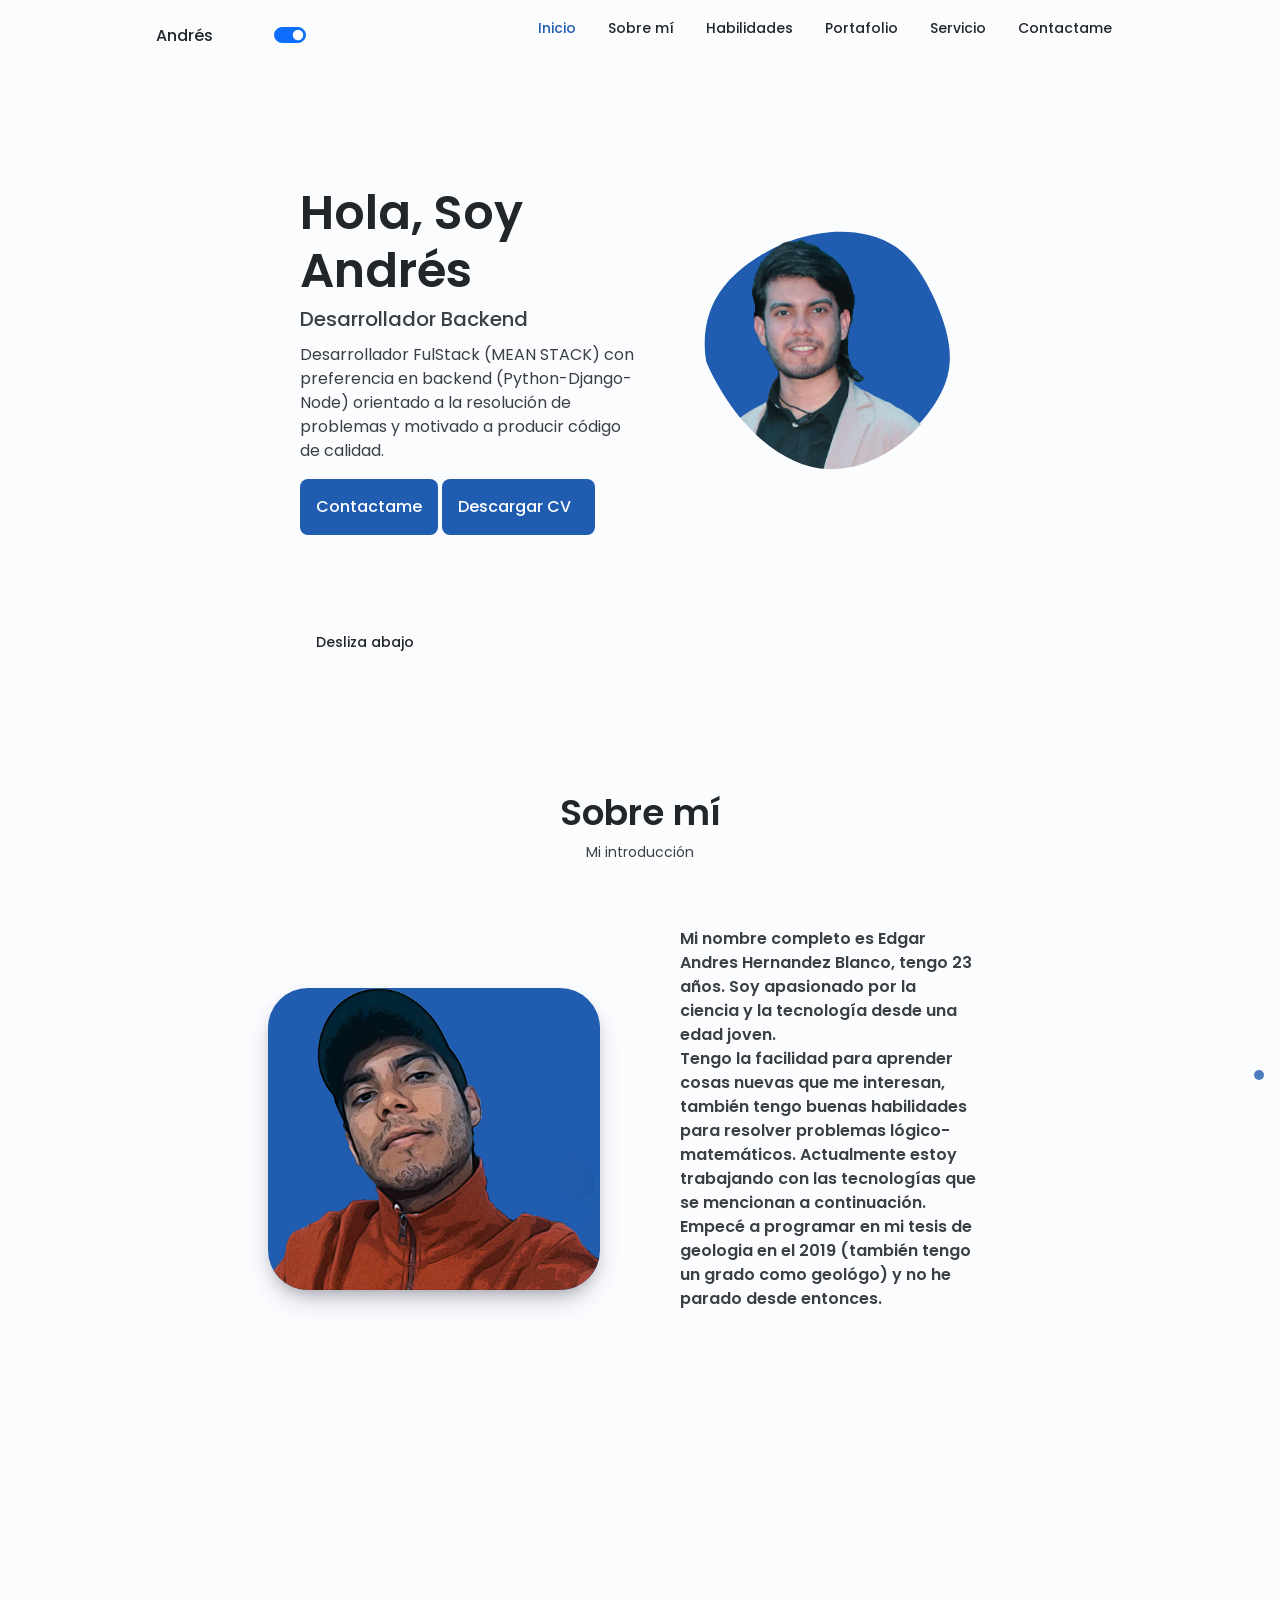
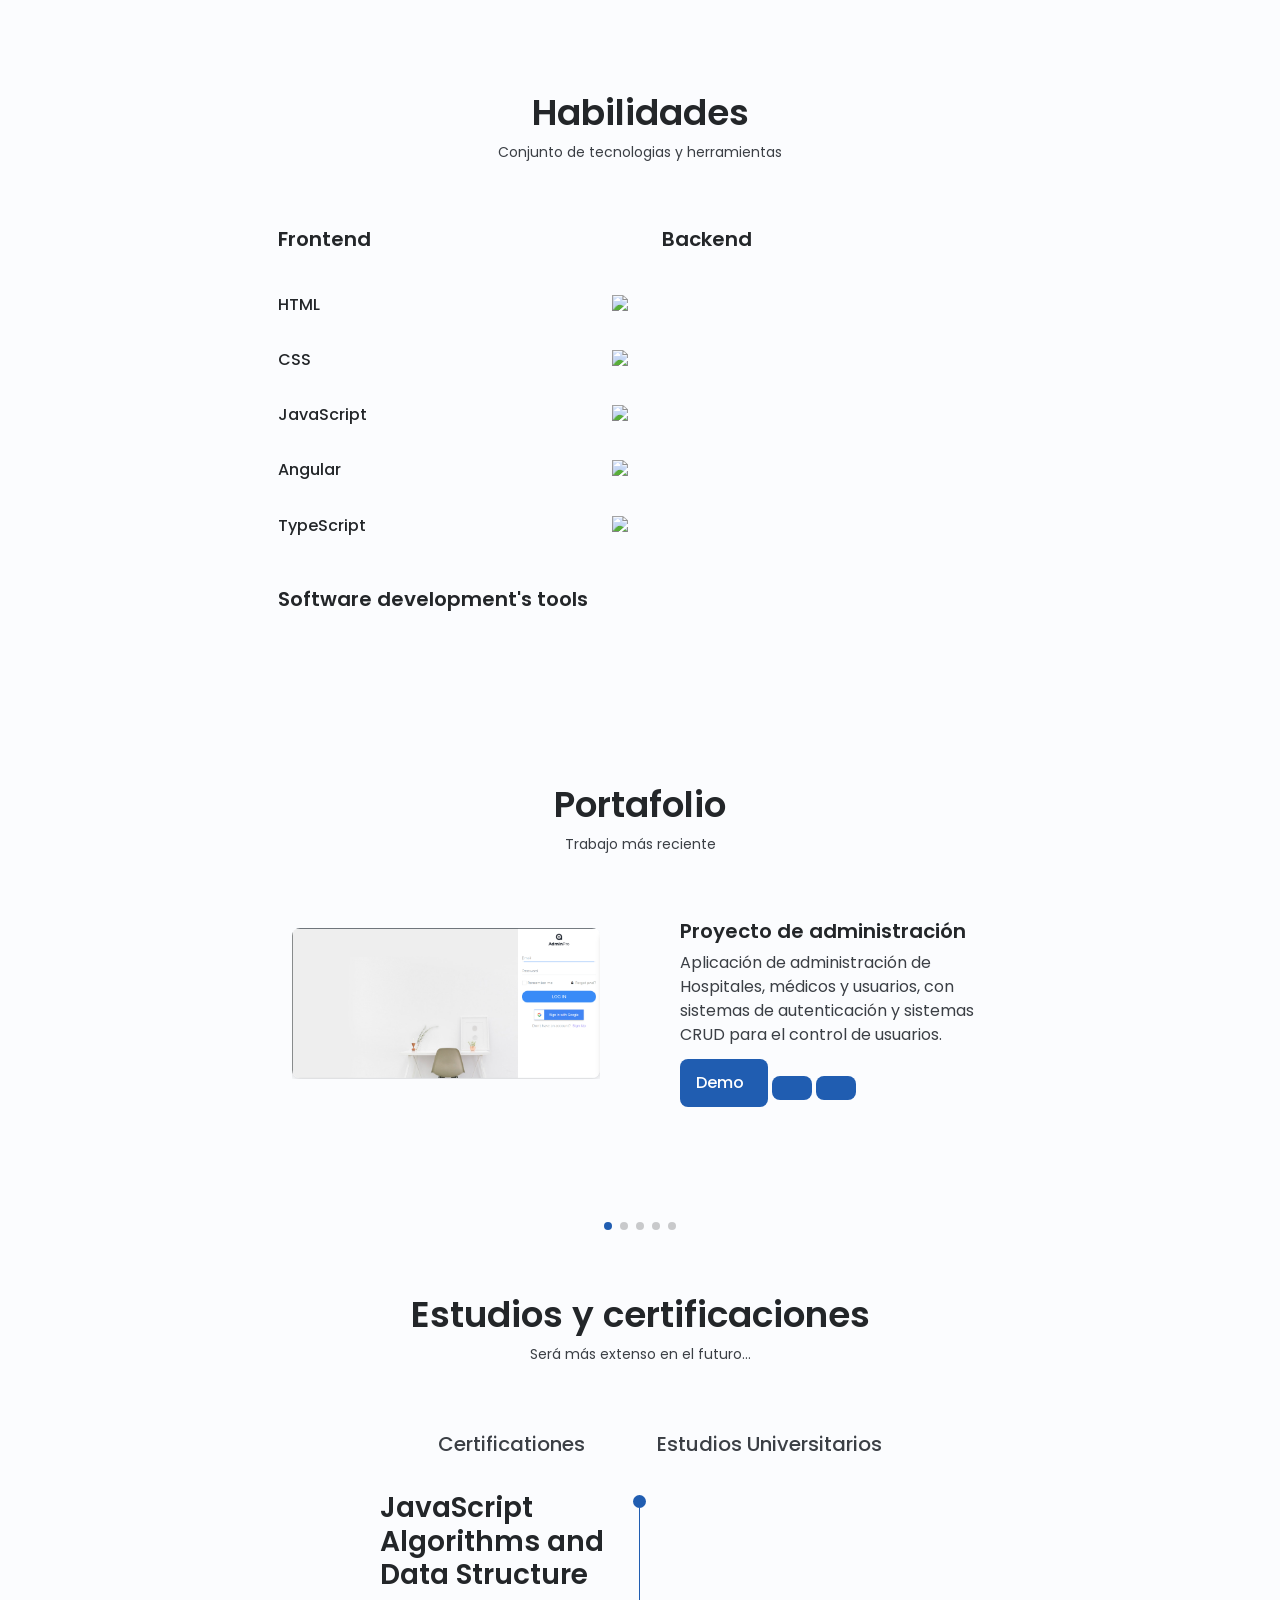
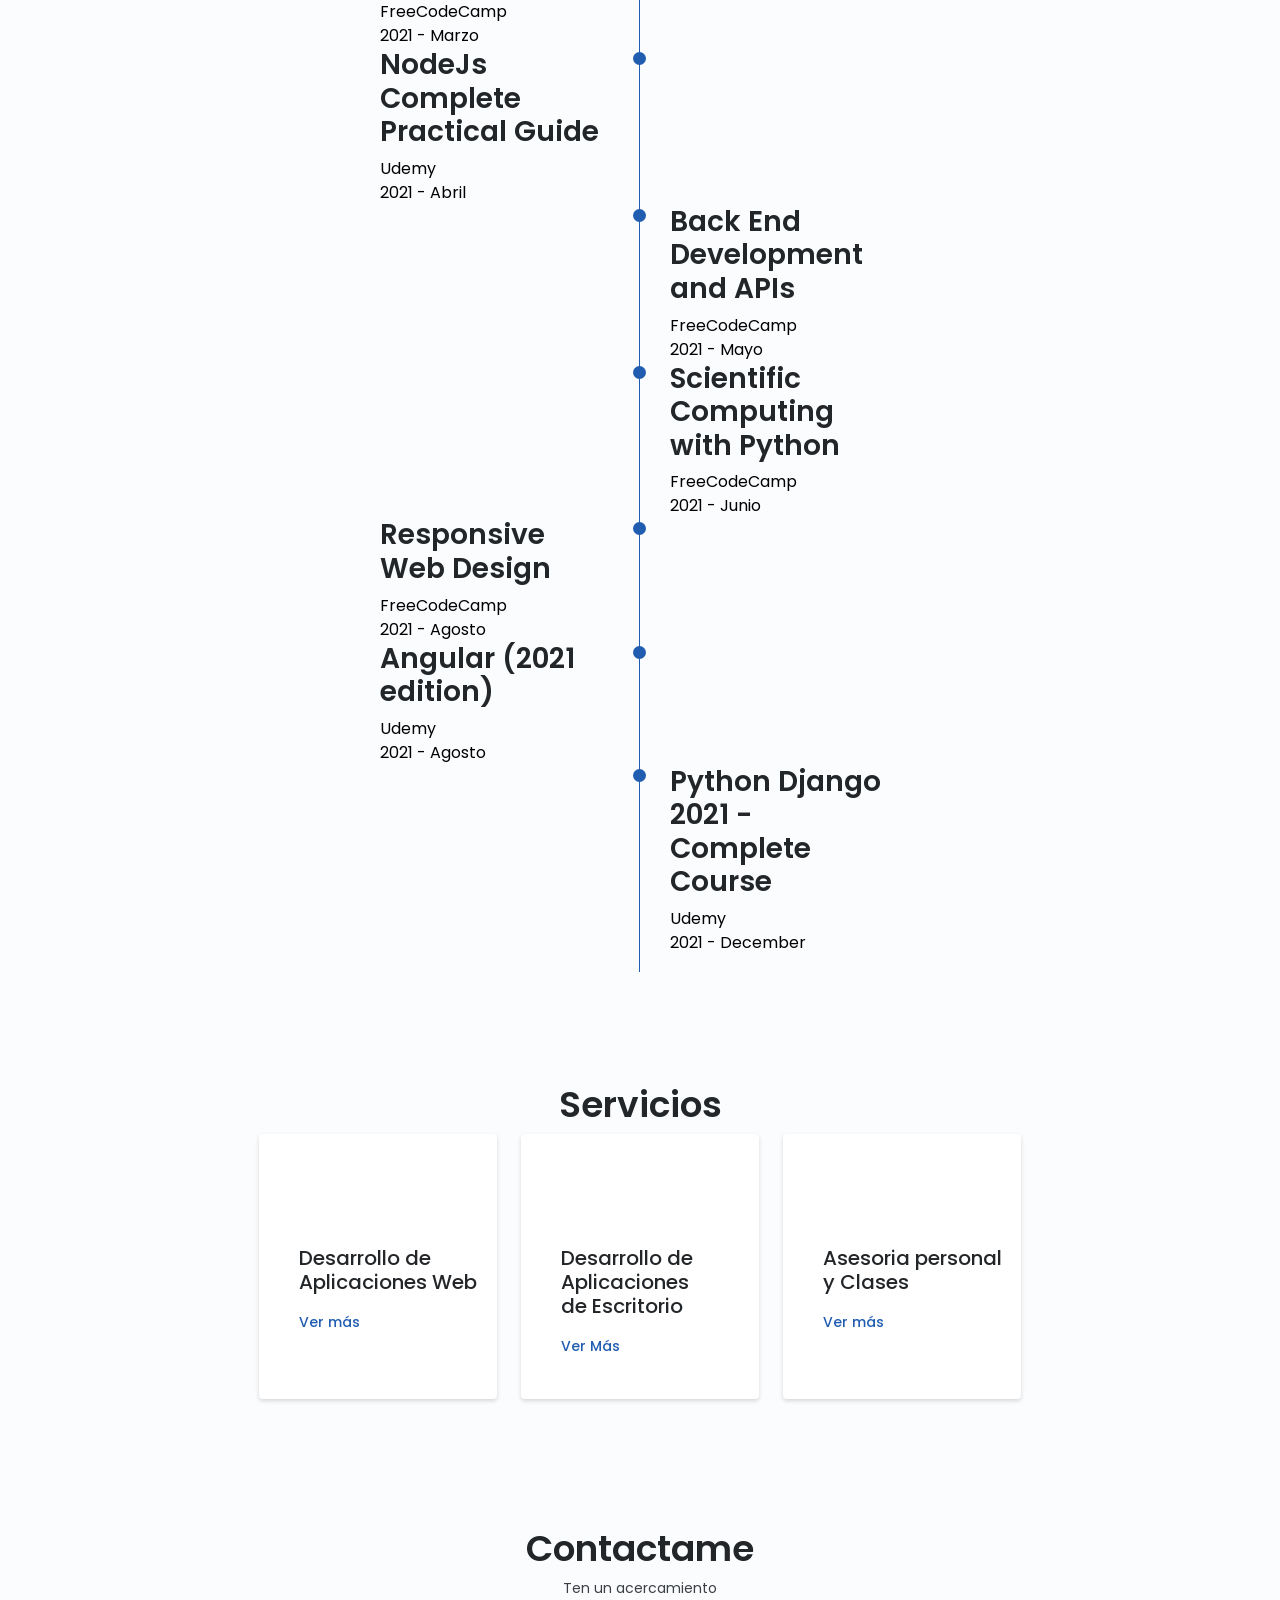
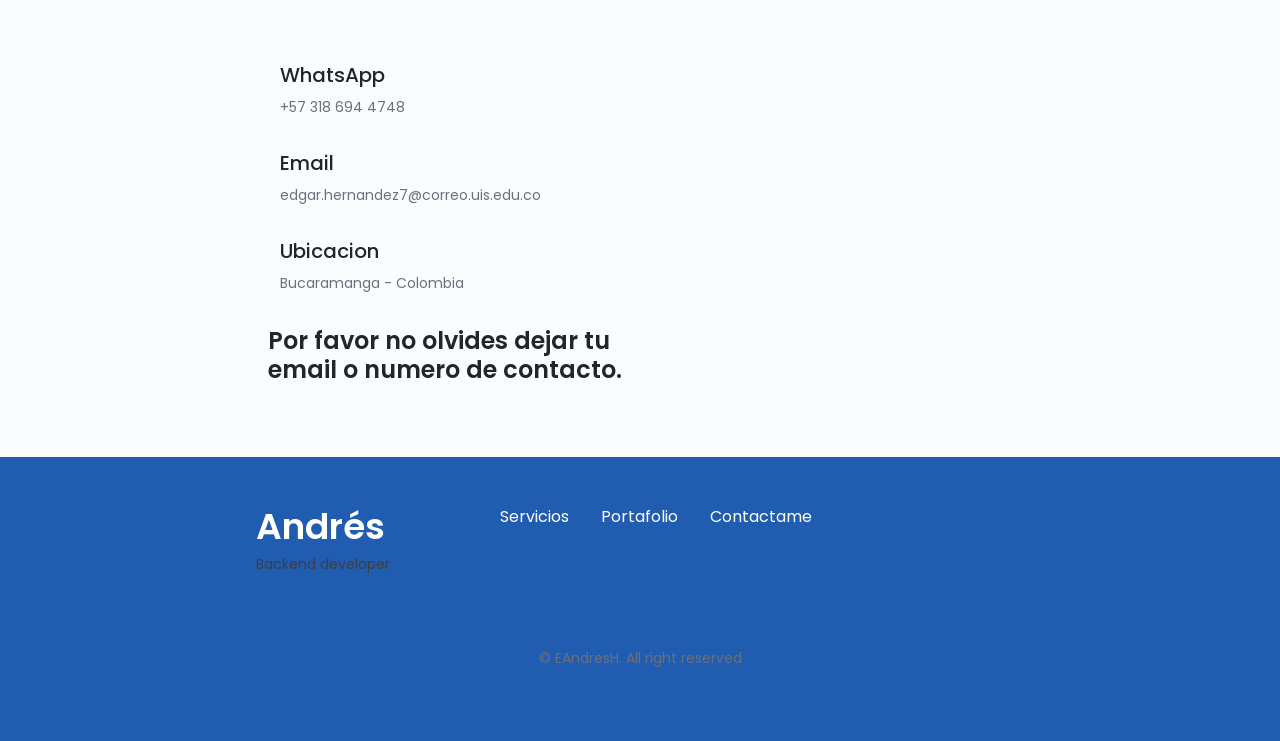
==== commit 1b07d91d: "django certification added" ====
--- a/assets/language/index-es.html
+++ b/assets/language/index-es.html
@@ -735,7 +735,7 @@
 
                             </div>
                             <!--==================== QUALIFICATION 8 ====================-->
-                            <!-- <div class="qualification__data">
+                            <div class="qualification__data">
 
                                 <div></div>
 
@@ -745,16 +745,18 @@
                                 </div>
 
                                 <div>
-                                    <h3 class="qualification__title">Information Security Certification</h3>
-                                    <span class="qualificacion__subtitle">FreeCodeCamp</span>
-                                    <div class="qulification__calendar">
-                                        <i class="uil uil-calendar-alt"></i>
-                                        2021 - Octubre
-                                    </div>
-                                </div>
-
-                            </div>
-                            <!--==================== QUALIFICATION 9 ====================-->
+                                    <a href="https://udemy-certificate.s3.amazonaws.com/pdf/UC-35f1bdd7-137b-4f6e-89cd-1dca33826baf.pdf">
+                                        <h3 class="qualification__title">Python Django 2021 - Complete Course</h3>
+                                        <span class="qualificacion__subtitle">Udemy</span>
+                                        <div class="qulification__calendar">
+                                            <i class="uil uil-calendar-alt"></i>
+                                            2021 - December
+                                        </div>
+                                    </a>
+                                </div>
+
+                            </div>
+                            <!--==================== QUALIFICATION 9 ====================
                             <div class="qualification__data">
 
                                 <div></div>
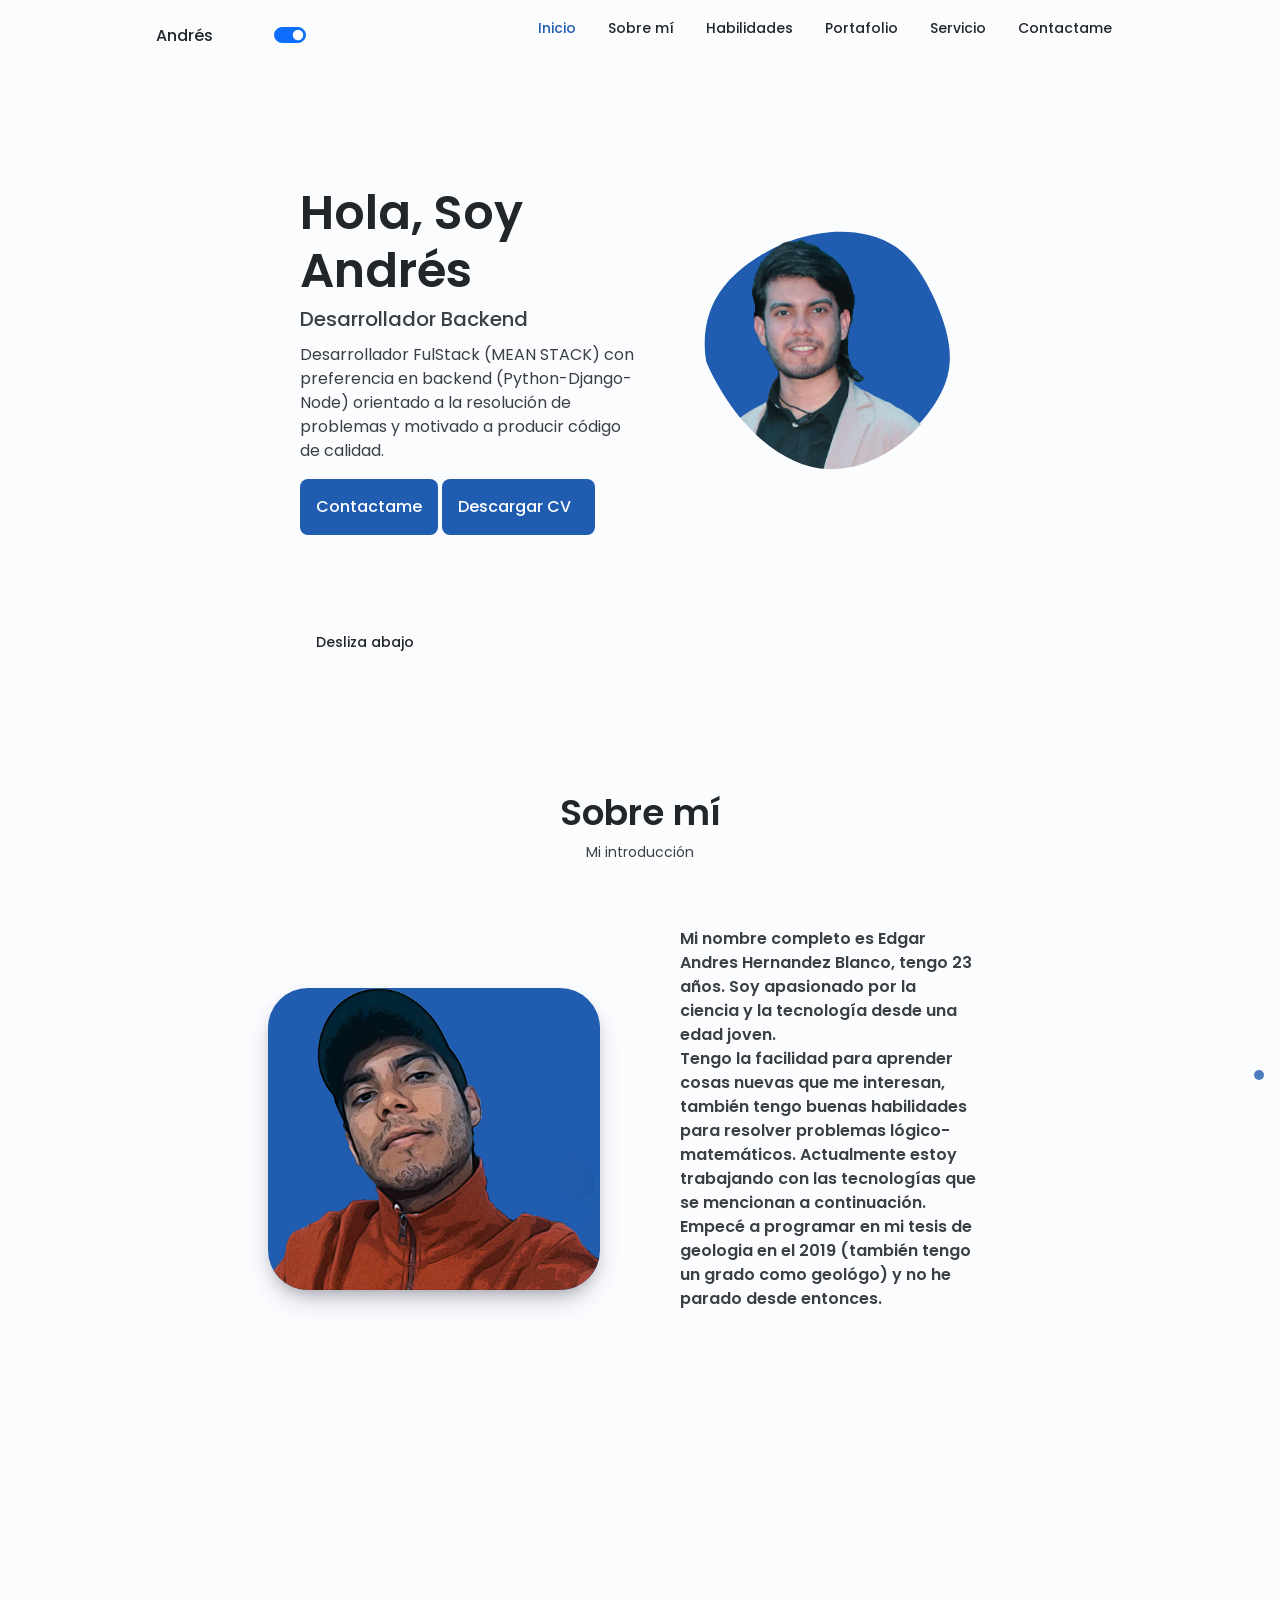
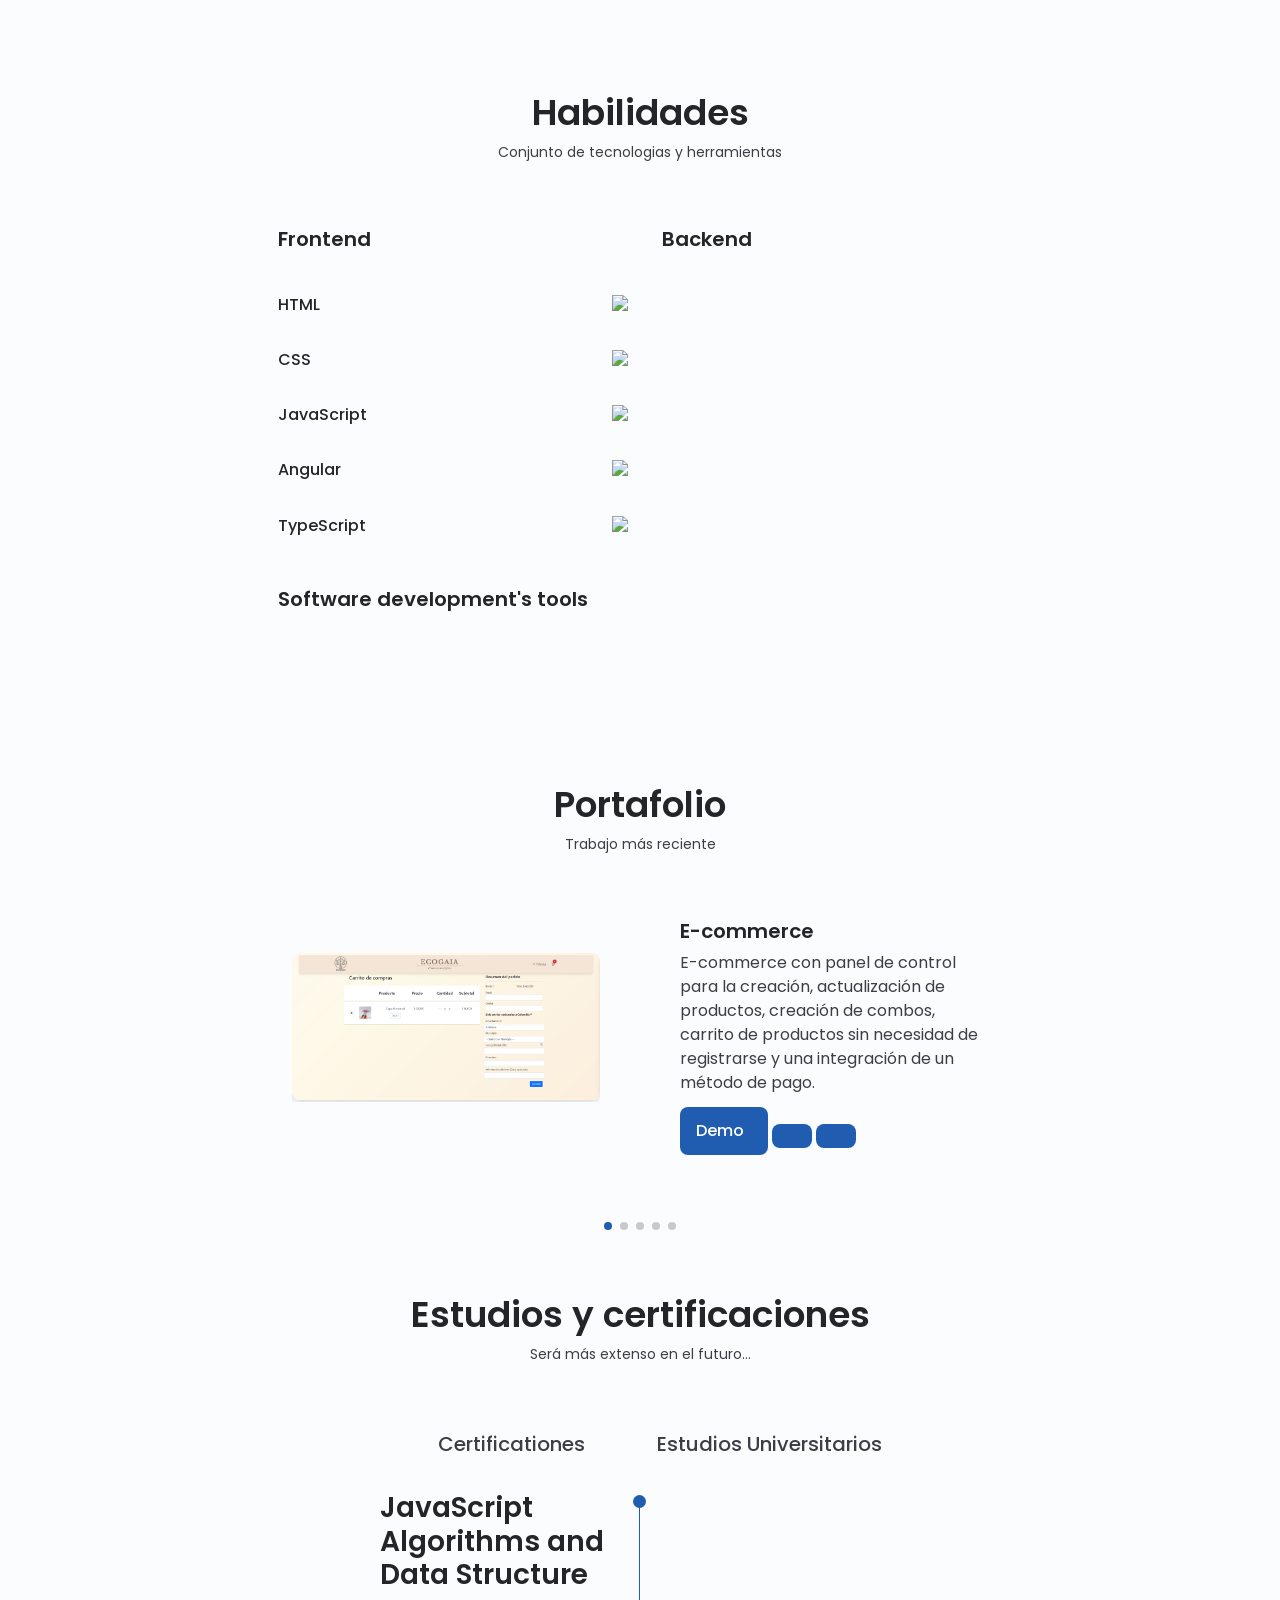
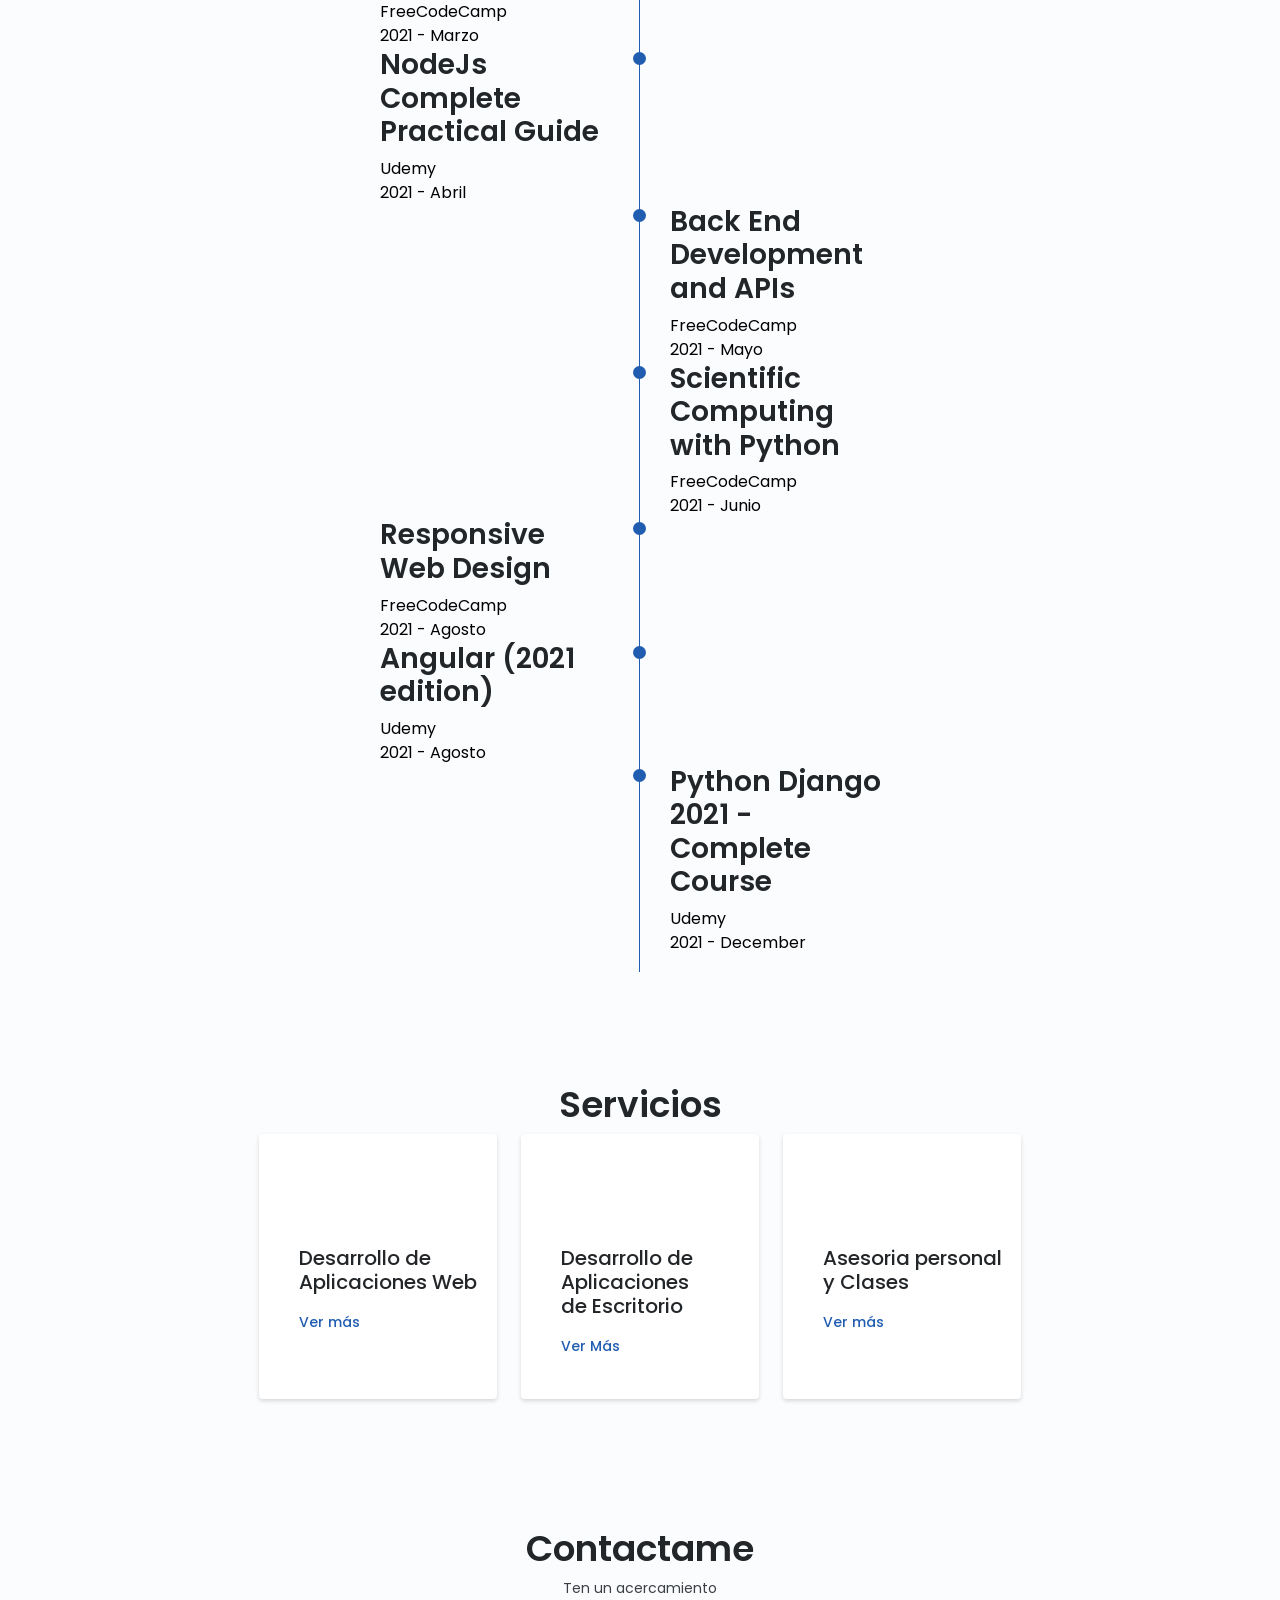
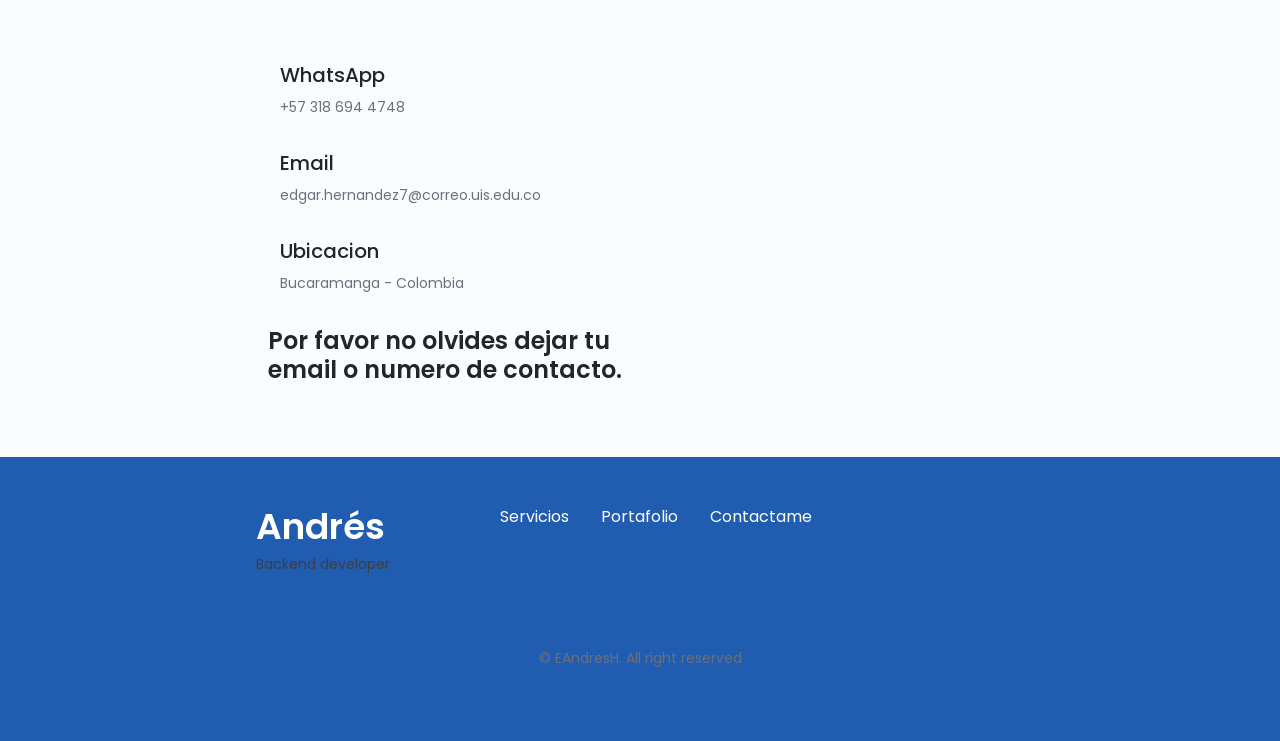
==== commit 70ffde9b: "swap ecommerse first" ====
--- a/assets/language/index-es.html
+++ b/assets/language/index-es.html
@@ -330,6 +330,58 @@
                 
                 <div class="portfolio__container container swiper-container">
                     <div class="swiper-wrapper">
+                        <!--==================== PORTFOLIO 2 ====================-->
+                        <div class="portfolio__content grid swiper-slide">
+                            <!-- <img src="../img/porftolio1.PNG" alt="" class="portfolio__img"> -->
+                            <!-- Swiper for images -->
+                            <div>
+                                <div class="container-imgs swiper-container">
+                                        <div class="swiper-img-wrapper swiper-wrapper">
+                                            <img src="../img/porfolio1c.PNG" alt="imagen-porfolio-1" class="portfolio__img swiper-img-slide swiper-slide">
+                                            <img src="../img/porfolio1b.PNG" alt="imagen-porfolio-1" class="portfolio__img swiper-img-slide swiper-slide">
+                                            <img src="../img/porfolio1.PNG" alt="imagen-porfolio-1" class="portfolio__img swiper-img-slide swiper-slide">
+                                        </div>
+                                        <div class="swiper-button-imgs">
+                                            
+                                            <div class="swiper-img-button-prev">
+                                                <i class="uil uil-arrow-circle-left swiper-portfolio-icon"></i>
+                                            </div>
+                                            
+                                            <!-- add pagination -->
+                                            <div class="swiper-img-pagination"></div>
+
+                                            <div class="swiper-img-button-next">
+                                                <i class="uil uil-arrow-circle-right swiper-portfolio-icon"></i>
+                                            </div>
+                                        </div>
+                                </div>
+                            </div>
+
+                            <div class="porfolio__data">
+                                <h3 class="portfolio__title">E-commerce</h3>
+                                <p class="portfolio__description">
+                                    E-commerce con panel de control para la creación, actualización de productos,
+                                    creación de combos, carrito de productos sin necesidad de registrarse y una integración de 
+                                    un método de pago.
+                                </p>
+                                <a href="https://ecogaiatest.herokuapp.com" 
+                                    class="button button--flex button--small portfolio__button"
+                                    target="_BLANK">
+                                    Demo
+                                    <i class="uil uil-arrow-right button__icon"></i>
+                                </a>
+                                <a href="https://github.com/AndresH1213/Ecogaia-E-commerce" class="button button--flex button--small portfolio__button"
+                                    target="_BLANK">
+                                    <i class="uil uil-browser"></i>
+                                    <i class="uil uil-github button__icon"></i>
+                                </a>
+                                <a href="https://github.com/AndresH1213/ecogaia-backend" class="button button--flex button--small portfolio__button"
+                                    target="_BLANK">
+                                    <i class="uil uil-server-network-alt"></i>
+                                    <i class="uil uil-github button__icon"></i>
+                                </a>
+                            </div>
+                        </div>
                     <!--==================== PORTFOLIO 1 ====================-->
                          <div class="portfolio__content grid swiper-slide">
                             <!-- <img src="../img/porfolio5.PNG" alt="" class="portfolio__img"> -->
@@ -376,58 +428,6 @@
                                     <i class="uil uil-github button__icon"></i>
                                 </a>
                                 <a href="https://github.com/AndresH1213/adminPro-backend" class="button button--flex button--small portfolio__button"
-                                    target="_BLANK">
-                                    <i class="uil uil-server-network-alt"></i>
-                                    <i class="uil uil-github button__icon"></i>
-                                </a>
-                            </div>
-                        </div>
-                    <!--==================== PORTFOLIO 2 ====================-->
-                        <div class="portfolio__content grid swiper-slide">
-                            <!-- <img src="../img/porftolio1.PNG" alt="" class="portfolio__img"> -->
-                            <!-- Swiper for images -->
-                            <div>
-                                <div class="container-imgs swiper-container">
-                                        <div class="swiper-img-wrapper swiper-wrapper">
-                                            <img src="../img/porfolio1c.PNG" alt="imagen-porfolio-1" class="portfolio__img swiper-img-slide swiper-slide">
-                                            <img src="../img/porfolio1b.PNG" alt="imagen-porfolio-1" class="portfolio__img swiper-img-slide swiper-slide">
-                                            <img src="../img/porfolio1.PNG" alt="imagen-porfolio-1" class="portfolio__img swiper-img-slide swiper-slide">
-                                        </div>
-                                        <div class="swiper-button-imgs">
-                                            
-                                            <div class="swiper-img-button-prev">
-                                                <i class="uil uil-arrow-circle-left swiper-portfolio-icon"></i>
-                                            </div>
-                                            
-                                            <!-- add pagination -->
-                                            <div class="swiper-img-pagination"></div>
-
-                                            <div class="swiper-img-button-next">
-                                                <i class="uil uil-arrow-circle-right swiper-portfolio-icon"></i>
-                                            </div>
-                                        </div>
-                                </div>
-                            </div>
-
-                            <div class="porfolio__data">
-                                <h3 class="portfolio__title">E-commerce</h3>
-                                <p class="portfolio__description">
-                                    E-commerce con panel de control para la creación, actualización de productos,
-                                    creación de combos, carrito de productos sin necesidad de registrarse y una integración de 
-                                    un método de pago.
-                                </p>
-                                <a href="https://ecogaiatest.herokuapp.com" 
-                                   class="button button--flex button--small portfolio__button"
-                                   target="_BLANK">
-                                    Demo
-                                    <i class="uil uil-arrow-right button__icon"></i>
-                                </a>
-                                <a href="https://github.com/AndresH1213/Ecogaia-E-commerce" class="button button--flex button--small portfolio__button"
-                                    target="_BLANK">
-                                    <i class="uil uil-browser"></i>
-                                    <i class="uil uil-github button__icon"></i>
-                                </a>
-                                <a href="https://github.com/AndresH1213/ecogaia-backend" class="button button--flex button--small portfolio__button"
                                     target="_BLANK">
                                     <i class="uil uil-server-network-alt"></i>
                                     <i class="uil uil-github button__icon"></i>
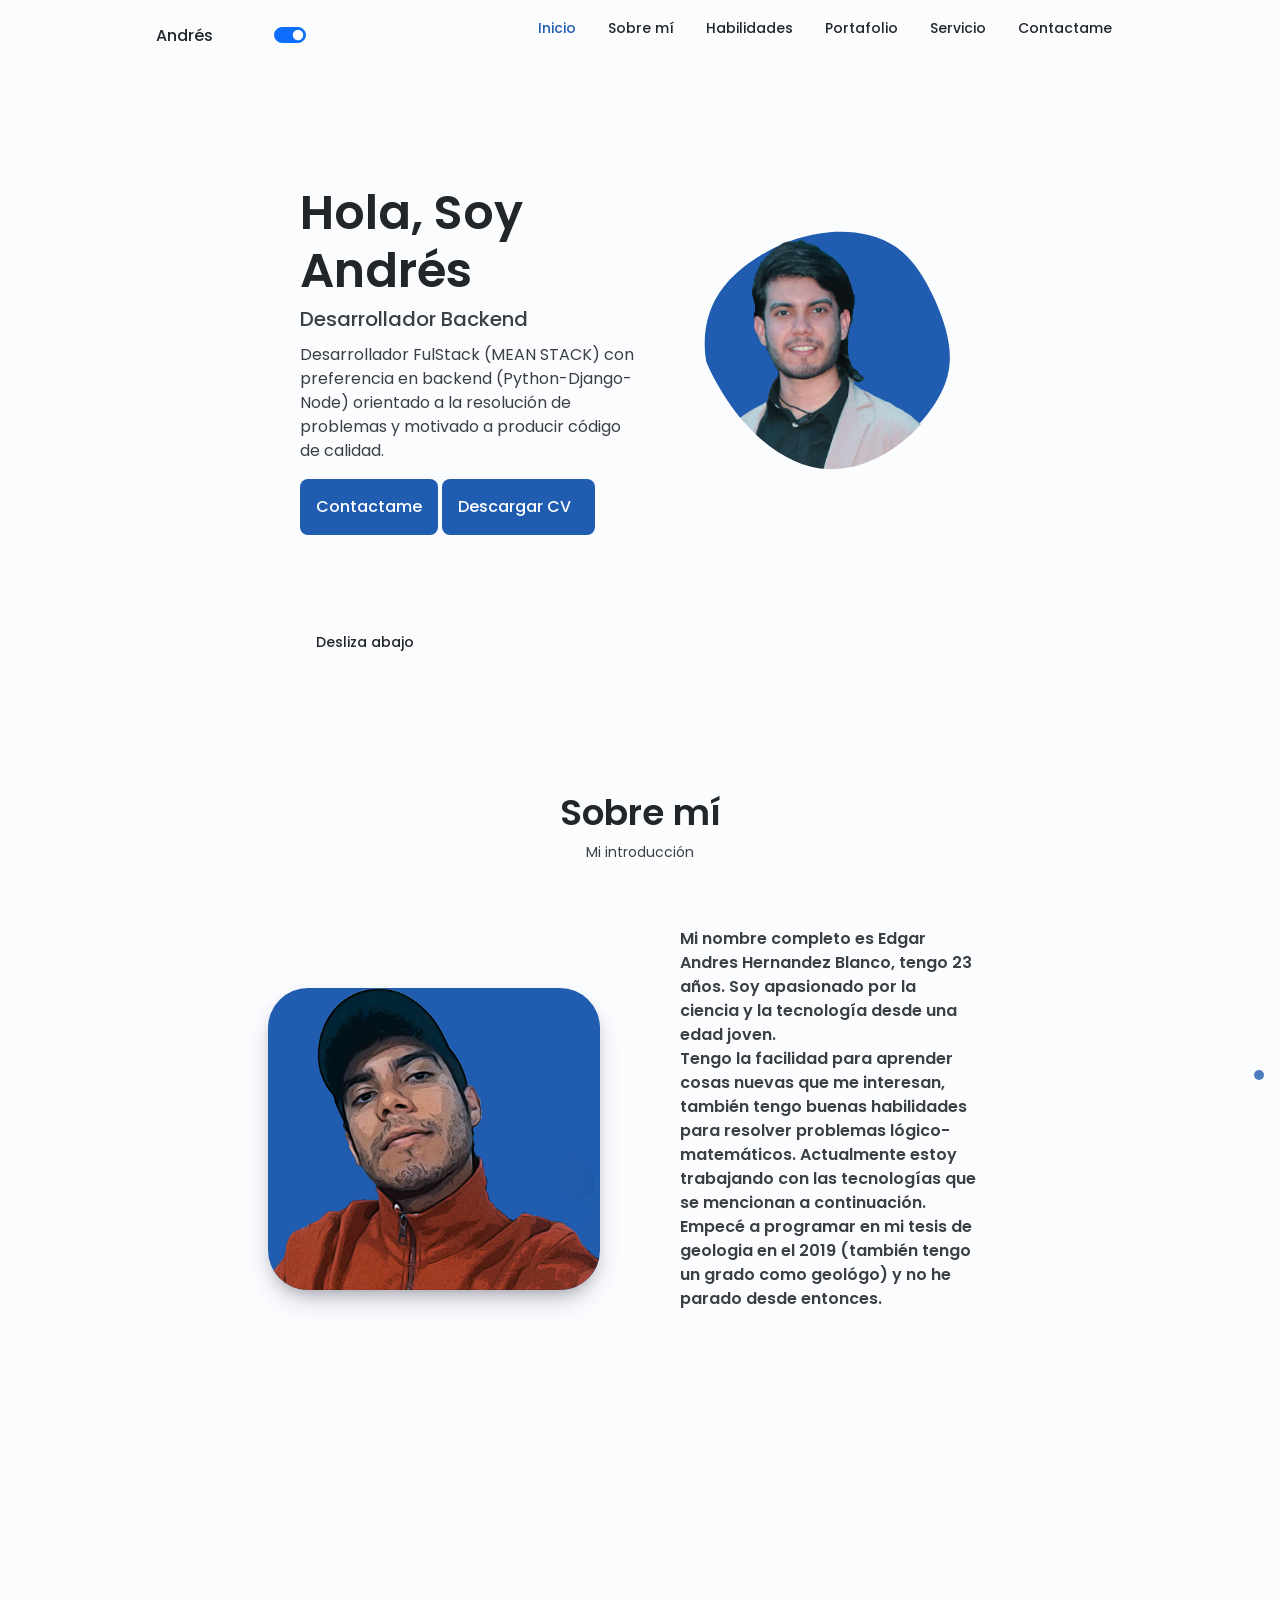
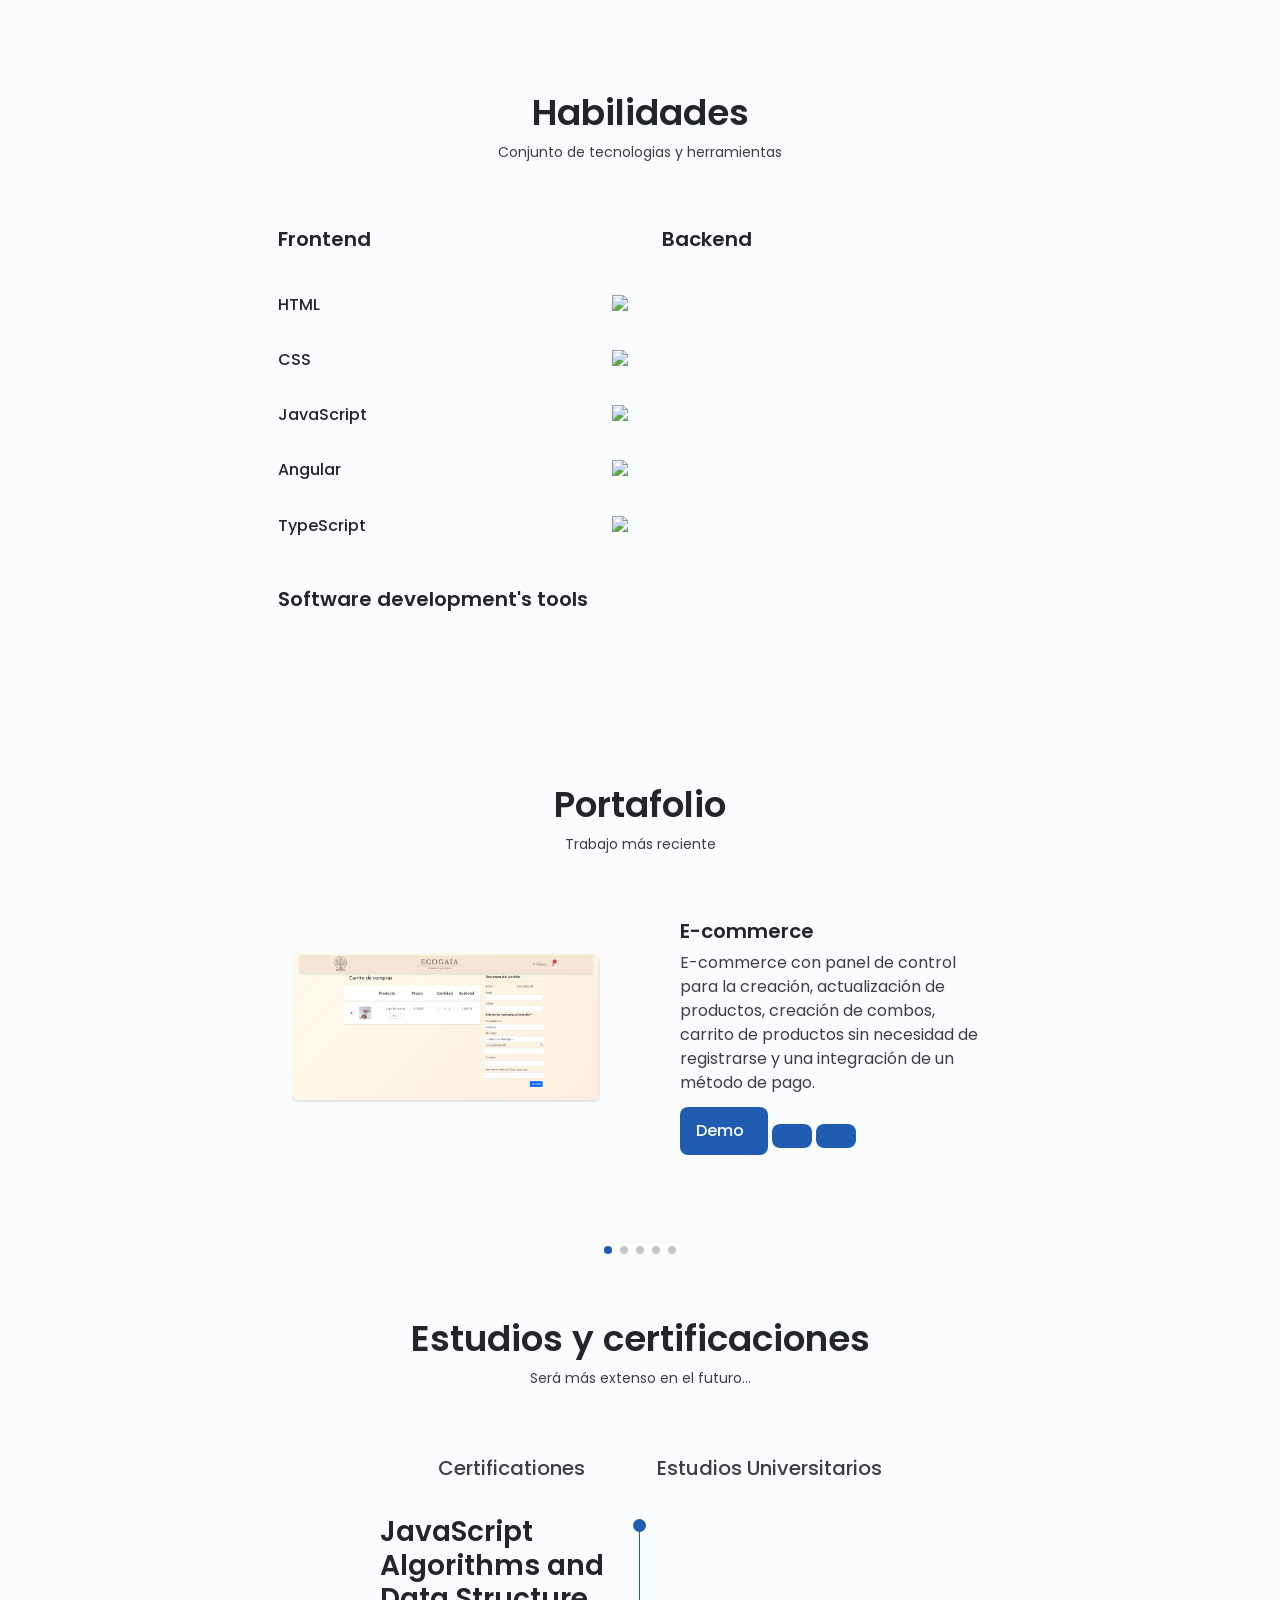
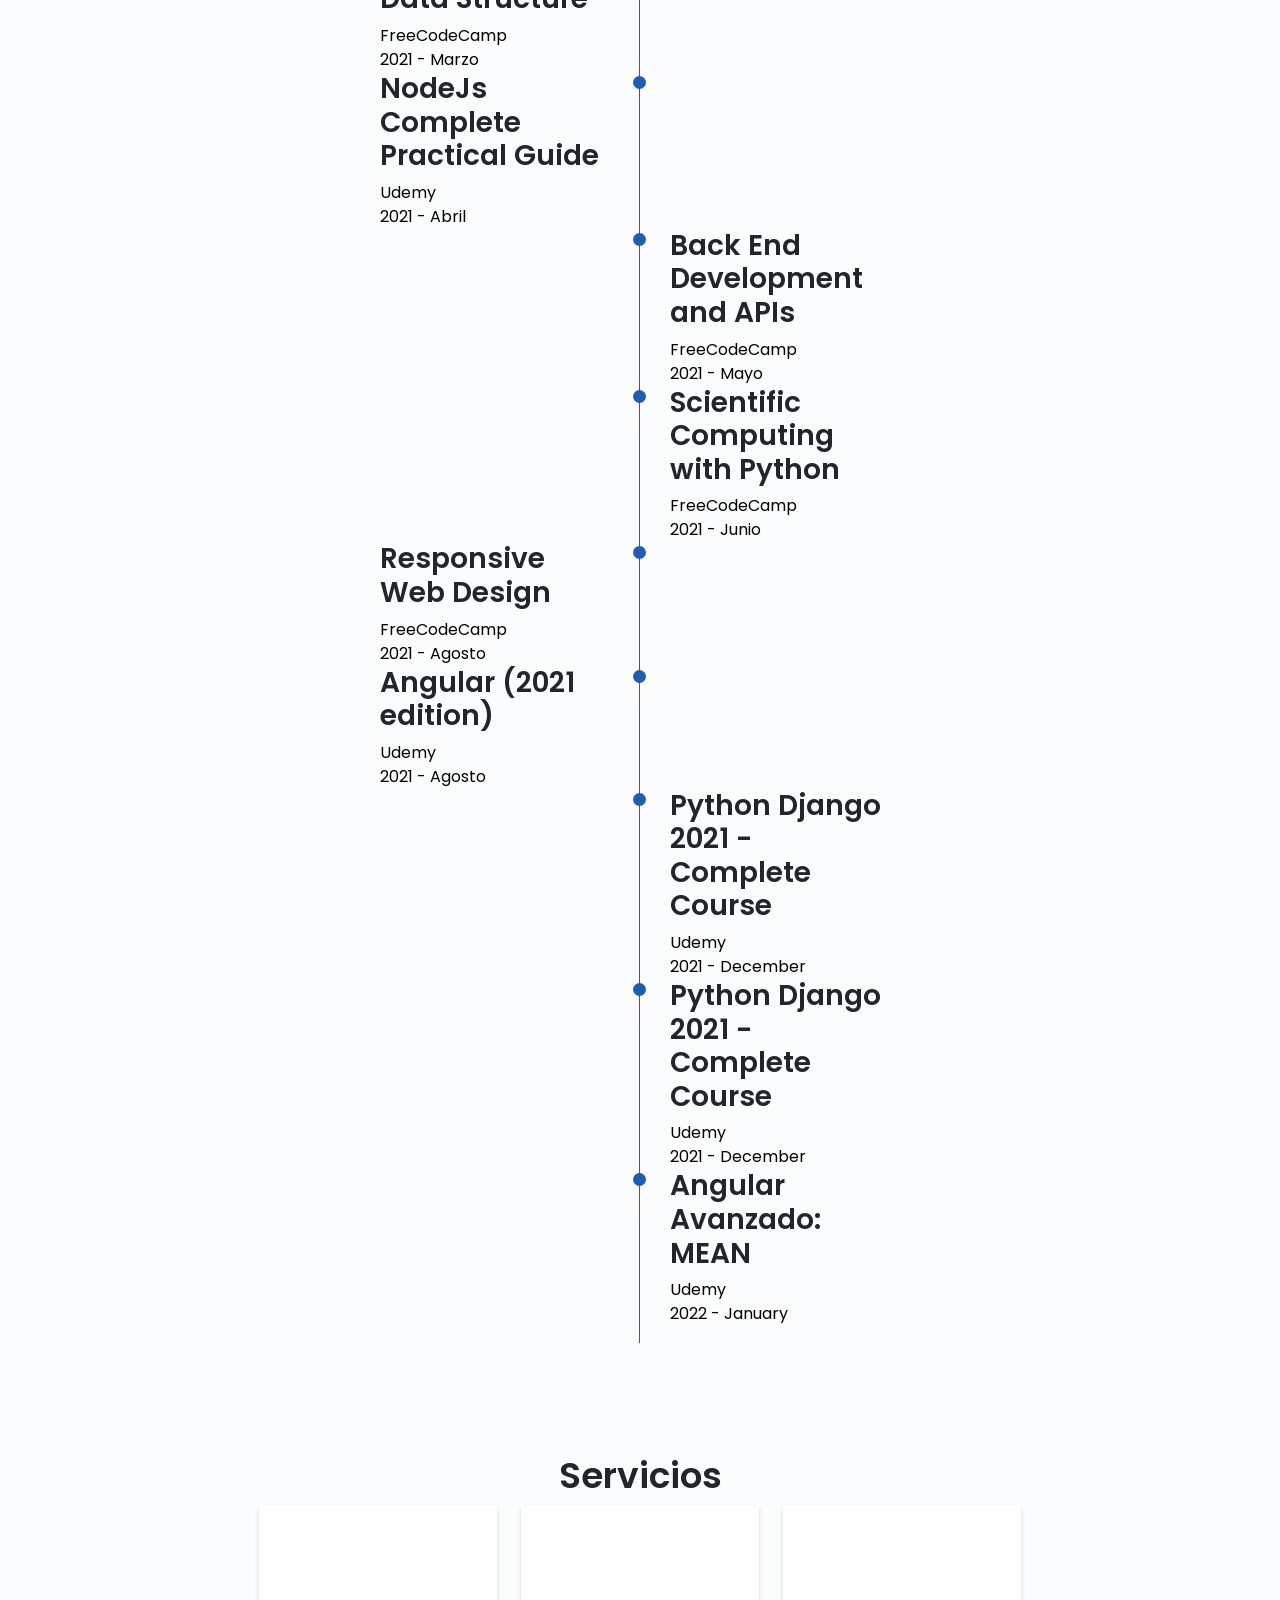
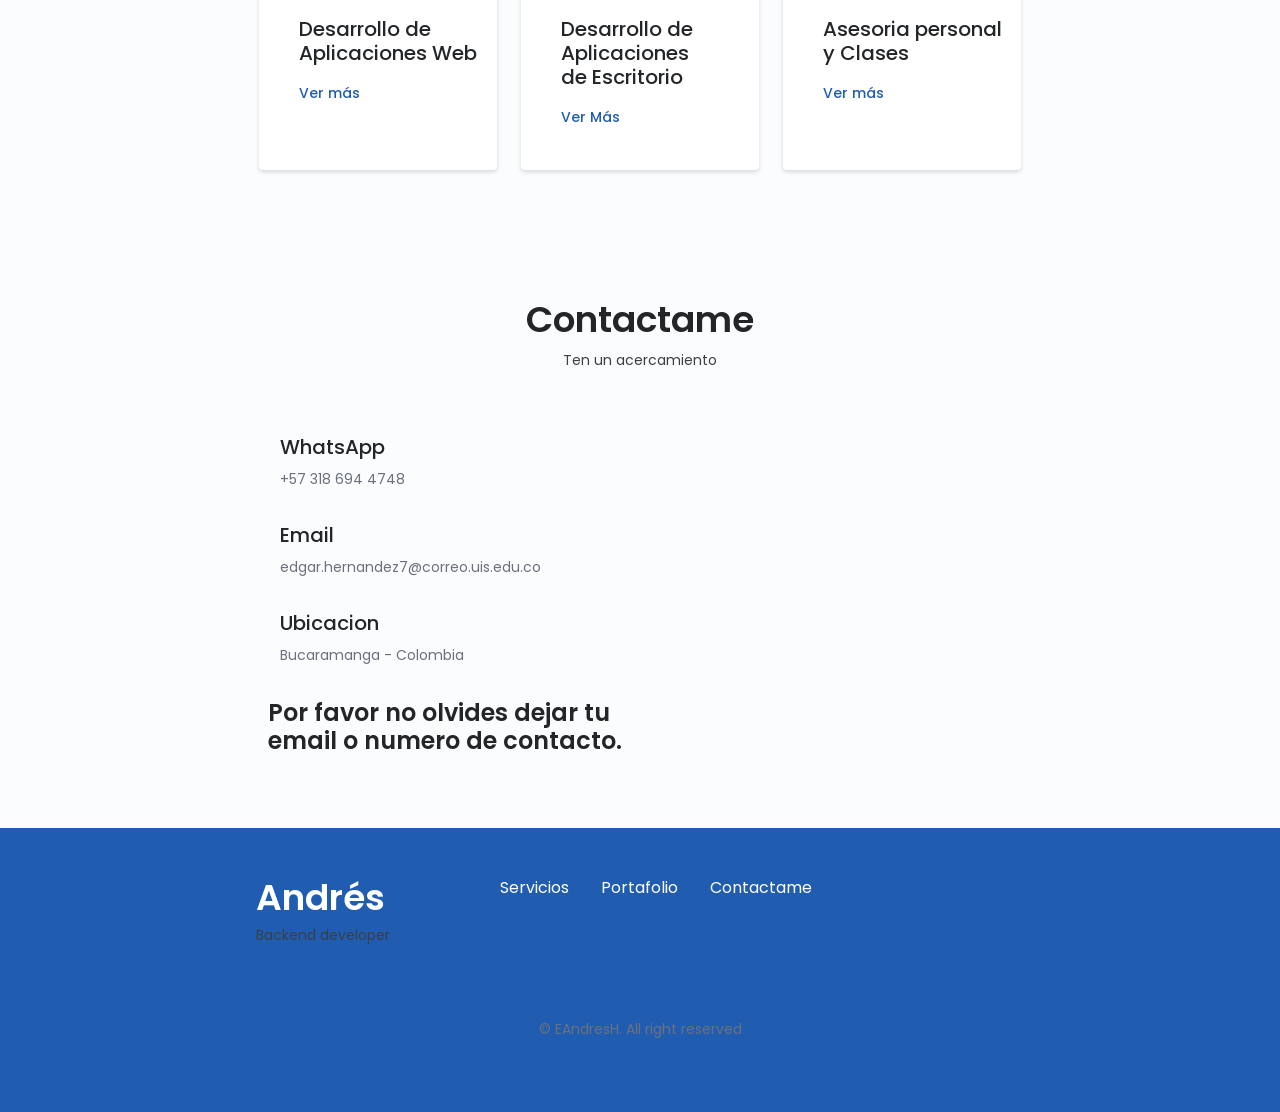
==== commit 4213bd84: "angular avanzado certification & rearramgemet" ====
--- a/assets/language/index-es.html
+++ b/assets/language/index-es.html
@@ -90,11 +90,11 @@
                         <a href="https://www.linkedin.com/in/e-andr%C3%A9s-hern%C3%A1ndez-blanco-927384213/" target="_blank" class="home__social-icon">
                             <i class="uil uil-linkedin"></i>
                         </a>
+                        <a href="https://github.com/AndresH1213" target="_blank" class="home__social-icon">
+                            <i class="uil uil-github"></i>
+                        </a>
                         <a href="https://twitter.com/h97_andres" target="_blank" class="home__social-icon">
                             <i class="uil uil-twitter"></i>
-                        </a>
-                        <a href="https://github.com/AndresH1213" target="_blank" class="home__social-icon">
-                            <i class="uil uil-github"></i>
                         </a>
                     </div>
                     <div class="home__img">
@@ -330,7 +330,7 @@
                 
                 <div class="portfolio__container container swiper-container">
                     <div class="swiper-wrapper">
-                        <!--==================== PORTFOLIO 2 ====================-->
+                        <!--==================== PORTFOLIO 1 ecommerce ====================-->
                         <div class="portfolio__content grid swiper-slide">
                             <!-- <img src="../img/porftolio1.PNG" alt="" class="portfolio__img"> -->
                             <!-- Swiper for images -->
@@ -382,17 +382,62 @@
                                 </a>
                             </div>
                         </div>
-                    <!--==================== PORTFOLIO 1 ====================-->
-                         <div class="portfolio__content grid swiper-slide">
-                            <!-- <img src="../img/porfolio5.PNG" alt="" class="portfolio__img"> -->
-                            <!-- Swiper for images -->
+                        
+                        <!--==================== PORTFOLIO 2 devsearch  ====================-->
+                        <div class="portfolio__content grid swiper-slide">
+                        <div>
+                            <div class="container-imgs swiper-container">
+                                    <div class="swiper-img-wrapper swiper-wrapper">
+                                        <img src="../img/portfolio4b.PNG" alt="" class="portfolio__img swiper-img-slide swiper-slide">
+                                        <img src="../img/portfolio4d.PNG" alt="" class="portfolio__img swiper-img-slide swiper-slide">
+                                        <img src="../img/portfolio4a.PNG" alt="" class="portfolio__img swiper-img-slide swiper-slide">
+                                        <img src="../img/portfolio4c.PNG" alt="" class="portfolio__img swiper-img-slide swiper-slide">
+                                    </div>
+                                    <div class="swiper-button-imgs">
+                                        
+                                        <div class="swiper-img-button-prev">
+                                            <i class="uil uil-arrow-circle-left swiper-portfolio-icon"></i>
+                                        </div>
+                                        
+                                        <!-- add pagination -->
+                                        <div class="swiper-img-pagination"></div>
+
+                                        <div class="swiper-img-button-next">
+                                            <i class="uil uil-arrow-circle-right swiper-portfolio-icon"></i>
+                                        </div>
+                                    </div>
+                            </div>
+                        </div>
+
+                        <div class="porfolio__data">
+                            <h3 class="portfolio__title">Django Red Social</h3>
+                            <p class="portfolio__description">Red social básica donde se puede encontrar proyectos de diferentes
+                                desarrolladores y su información de contacto.</p>
+                            <a href="https://devsearchapp.herokuapp.com" 
+                                class="button button--flex button--small portfolio__button"
+                                target="_BLANK">
+                                Test
+                                <i class="uil uil-arrow-right button__icon"></i>
+                            </a>
+                            <a href="https://github.com/AndresH1213/devsearch" class="button button--flex button--small portfolio__button">
+                                GitHub
+                                <i class="uil uil-arrow-right button__icon"></i>
+                            </a>
+                        </div>
+                        </div>
+            
+                         <!--==================== PORTFOLIO 3 jobapi ====================-->
+                        <div class="portfolio__content grid swiper-slide">
+                            <!-- <video src="assets/videos/spotify_room.webm" class="portfolio__img" controls>
+                                Your browser does not suport video tag
+                            </video> -->
                             <div>
                                 <div class="container-imgs swiper-container">
                                         <div class="swiper-img-wrapper swiper-wrapper">
-                                            <img src="../img/porfolio5a.PNG" alt="" class="portfolio__img swiper-img-slide swiper-slide">
-                                            <img src="../img/porfolio5b.PNG" alt="" class="portfolio__img swiper-img-slide swiper-slide">
-                                            <img src="../img/porfolio5c.PNG" alt="" class="portfolio__img swiper-img-slide swiper-slide">
-                                            <img src="../img/porfolio5d.PNG" alt="" class="portfolio__img swiper-img-slide swiper-slide">
+                                            <img src="../img/portfolio2c.PNG" alt="" class="portfolio__img swiper-img-slide swiper-slide">
+                                            <img src="../img/portfolio2b.PNG" alt="" class="portfolio__img swiper-img-slide swiper-slide">
+                                            <img src="../img/portfolio2a.PNG" alt="" class="portfolio__img swiper-img-slide swiper-slide">
+                                            <img src="../img/portfolio2.PNG" alt="" class="portfolio__img swiper-img-slide swiper-slide">
                                         </div>
                                         <div class="swiper-button-imgs">
                                             
@@ -411,75 +456,31 @@
                             </div>
 
                             <div class="porfolio__data">
-                                <h3 class="portfolio__title">Proyecto de administración</h3>
+                                <h3 class="portfolio__title">Jobs App</h3>
                                 <p class="portfolio__description">
-                                            Aplicación de administración de Hospitales, médicos y usuarios, con sistemas
-                                            de autenticación y sistemas CRUD para el control de usuarios.
+                                    Con esta aplicación puedes hacer un seguimiento de los trabajos a los cuales estas
+                                    aplicando. Esta es un REST API + Frontent contruida con el MEAN Stack, con autenticación
+                                    y con operaciónes de crear, leer, actualizar y eliminar los trabajos.
                                 </p>
-                                <a href="https://admin-app-angular.herokuapp.com/dashboard/users" 
-                                   class="button button--flex button--small portfolio__button"
-                                   target="_BLANK">
+                                <a href="https://serene-williams-fd1eb2.netlify.app/home" 
+                                class="button button--flex button--small portfolio__button"
+                                target="_BLANK">
                                     Demo
                                     <i class="uil uil-arrow-right button__icon"></i>
                                 </a>
-                                <a href="https://github.com/AndresH1213/adminPro" class="button button--flex button--small portfolio__button"
+                                <a href="https://github.com/AndresH1213/JobsApiFront" class="button button--flex button--small portfolio__button"
                                     target="_BLANK">
                                     <i class="uil uil-browser"></i>
                                     <i class="uil uil-github button__icon"></i>
                                 </a>
-                                <a href="https://github.com/AndresH1213/adminPro-backend" class="button button--flex button--small portfolio__button"
+                                <a href="https://github.com/AndresH1213/JobApi" class="button button--flex button--small portfolio__button"
                                     target="_BLANK">
                                     <i class="uil uil-server-network-alt"></i>
                                     <i class="uil uil-github button__icon"></i>
                                 </a>
                             </div>
                         </div>
-                        <!--==================== PORTFOLIO 3 ====================-->
-                        <div class="portfolio__content grid swiper-slide">
-                            <!-- <img src="../img/portfolio2.jpg" alt="" class="portfolio__img"> -->
-                            <!-- <video src="../videos/spotify_room.webm" class="portfolio__img" controls>
-                                Your browser does not suport video tag
-                            </video> -->
-                            <div>
-                                <div class="container-imgs swiper-container">
-                                        <div class="swiper-img-wrapper swiper-wrapper">
-                                            <img src="../img/porfolio2a.PNG" alt="" class="portfolio__img swiper-img-slide swiper-slide">
-                                            <img src="../img/porfolio2b.PNG" alt="" class="portfolio__img swiper-img-slide swiper-slide">
-                                            <img src="../img/porfolio2c.PNG" alt="" class="portfolio__img swiper-img-slide swiper-slide">
-                                        </div>
-                                        <div class="swiper-button-imgs">
-                                            
-                                            <div class="swiper-img-button-prev">
-                                                <i class="uil uil-arrow-circle-left swiper-portfolio-icon"></i>
-                                            </div>
-                                            
-                                            <!-- add pagination -->
-                                            <div class="swiper-img-pagination"></div>
-
-                                            <div class="swiper-img-button-next">
-                                                <i class="uil uil-arrow-circle-right swiper-portfolio-icon"></i>
-                                            </div>
-                                        </div>
-                                </div>
-                            </div>
-
-                            <div class="porfolio__data">
-                                <h3 class="portfolio__title">Spotify Room</h3>
-                                <p class="portfolio__description">Esta aplicación permite crea una Sala donde
-                                    otros usuarios puede entrar y connectarse a Spotify API para que todos los
-                                    usuarios en esa sala pueda escuchar la misma canción.
-                                </p>
-                                <a href="#" class="button button--flex button--small portfolio__button">
-                                    Demo
-                                    <i class="uil uil-arrow-right button__icon"></i>
-                                </a>
-                                <a href="https://github.com/AndresH1213/spotify_room_app" class="button button--flex button--small portfolio__button"
-                                target="_BLANK">
-                                GitHub
-                                <i class="uil uil-arrow-right button__icon"></i>
-                                </a>
-                            </div>
-                        </div>
+
                         <!--==================== PORTFOLIO 4 ====================-->
                         <div class="portfolio__content grid swiper-slide">
                             <div>
@@ -526,15 +527,18 @@
                                 </a>
                             </div>
                         </div>
-                        <!--==================== PORTFOLIO 5 ====================-->
+
+                        <!--==================== PORTFOLIO 5 adminproject ====================-->
                         <div class="portfolio__content grid swiper-slide">
+                            <!-- <img src="../img/porfolio5.PNG" alt="" class="portfolio__img"> -->
+                            <!-- Swiper for images -->
                             <div>
                                 <div class="container-imgs swiper-container">
                                         <div class="swiper-img-wrapper swiper-wrapper">
-                                            <img src="../img/portfolio4b.PNG" alt="" class="portfolio__img swiper-img-slide swiper-slide">
-                                            <img src="../img/portfolio4d.PNG" alt="" class="portfolio__img swiper-img-slide swiper-slide">
-                                            <img src="../img/portfolio4a.PNG" alt="" class="portfolio__img swiper-img-slide swiper-slide">
-                                            <img src="../img/portfolio4c.PNG" alt="" class="portfolio__img swiper-img-slide swiper-slide">
+                                            <img src="../img/porfolio5a.PNG" alt="" class="portfolio__img swiper-img-slide swiper-slide">
+                                            <img src="../img/porfolio5b.PNG" alt="" class="portfolio__img swiper-img-slide swiper-slide">
+                                            <img src="../img/porfolio5c.PNG" alt="" class="portfolio__img swiper-img-slide swiper-slide">
+                                            <img src="../img/porfolio5d.PNG" alt="" class="portfolio__img swiper-img-slide swiper-slide">
                                         </div>
                                         <div class="swiper-button-imgs">
                                             
@@ -553,18 +557,26 @@
                             </div>
 
                             <div class="porfolio__data">
-                                <h3 class="portfolio__title">Django Red Social</h3>
-                                <p class="portfolio__description">Red social básica donde se puede encontrar proyectos de diferentes
-                                    desarrolladores y su información de contacto.</p>
-                                <a href="https://devsearchapp.herokuapp.com" 
-                                   class="button button--flex button--small portfolio__button"
-                                   target="_BLANK">
-                                    Test
+                                <h3 class="portfolio__title">Proyecto de administración</h3>
+                                <p class="portfolio__description">
+                                            Aplicación de administración de Hospitales, médicos y usuarios, con sistemas
+                                            de autenticación y sistemas CRUD para el control de usuarios.
+                                </p>
+                                <a href="https://admin-app-angular.herokuapp.com/dashboard/users" 
+                                    class="button button--flex button--small portfolio__button"
+                                    target="_BLANK">
+                                    Demo
                                     <i class="uil uil-arrow-right button__icon"></i>
                                 </a>
-                                <a href="https://github.com/AndresH1213/devsearch" class="button button--flex button--small portfolio__button">
-                                    GitHub
-                                    <i class="uil uil-arrow-right button__icon"></i>
+                                <a href="https://github.com/AndresH1213/adminPro" class="button button--flex button--small portfolio__button"
+                                    target="_BLANK">
+                                    <i class="uil uil-browser"></i>
+                                    <i class="uil uil-github button__icon"></i>
+                                </a>
+                                <a href="https://github.com/AndresH1213/adminPro-backend" class="button button--flex button--small portfolio__button"
+                                    target="_BLANK">
+                                    <i class="uil uil-server-network-alt"></i>
+                                    <i class="uil uil-github button__icon"></i>
                                 </a>
                             </div>
                         </div>
@@ -756,8 +768,52 @@
                                 </div>
 
                             </div>
-                            <!--==================== QUALIFICATION 9 ====================
+                            <!--==================== QUALIFICATION 8 ====================-->
                             <div class="qualification__data">
+
+                                <div></div>
+
+                                <div>
+                                    <span class="qualification__rounder"></span>
+                                    <span class="qualification__line"></span>
+                                </div>
+
+                                <div>
+                                    <a href="https://udemy-certificate.s3.amazonaws.com/pdf/UC-35f1bdd7-137b-4f6e-89cd-1dca33826baf.pdf">
+                                        <h3 class="qualification__title">Python Django 2021 - Complete Course</h3>
+                                        <span class="qualificacion__subtitle">Udemy</span>
+                                        <div class="qulification__calendar">
+                                            <i class="uil uil-calendar-alt"></i>
+                                            2021 - December
+                                        </div>
+                                    </a>
+                                </div>
+
+                            </div>
+                            <!--==================== QUALIFICATION 9 ====================-->
+                            <div class="qualification__data">
+
+                                <div></div>
+
+                                <div>
+                                    <span class="qualification__rounder"></span>
+                                    <span class="qualification__line"></span>
+                                </div>
+
+                                <div>
+                                    <a href="https://udemy-certificate.s3.amazonaws.com/pdf/UC-235001b5-bcac-449b-83d7-6e48fd224a69.pdf">
+                                        <h3 class="qualification__title">Angular Avanzado: MEAN</h3>
+                                        <span class="qualificacion__subtitle">Udemy</span>
+                                        <div class="qulification__calendar">
+                                            <i class="uil uil-calendar-alt"></i>
+                                            2022 - January
+                                        </div>
+                                    </a>
+                                </div>
+
+                            </div>
+                            <!--==================== QUALIFICATION 10 ====================-->
+                            <!-- <div class="qualification__data">
 
                                 <div></div>
 
@@ -777,7 +833,7 @@
 
                             </div> 
 
-                        </div>
+                        </div> -->
                         <!--==================== QUALIFICATION CONTENT 2 ====================-->
                         <div class="qualification__content" data-content id="work">
                             <!--==================== QUALIFICATION 1 ====================-->
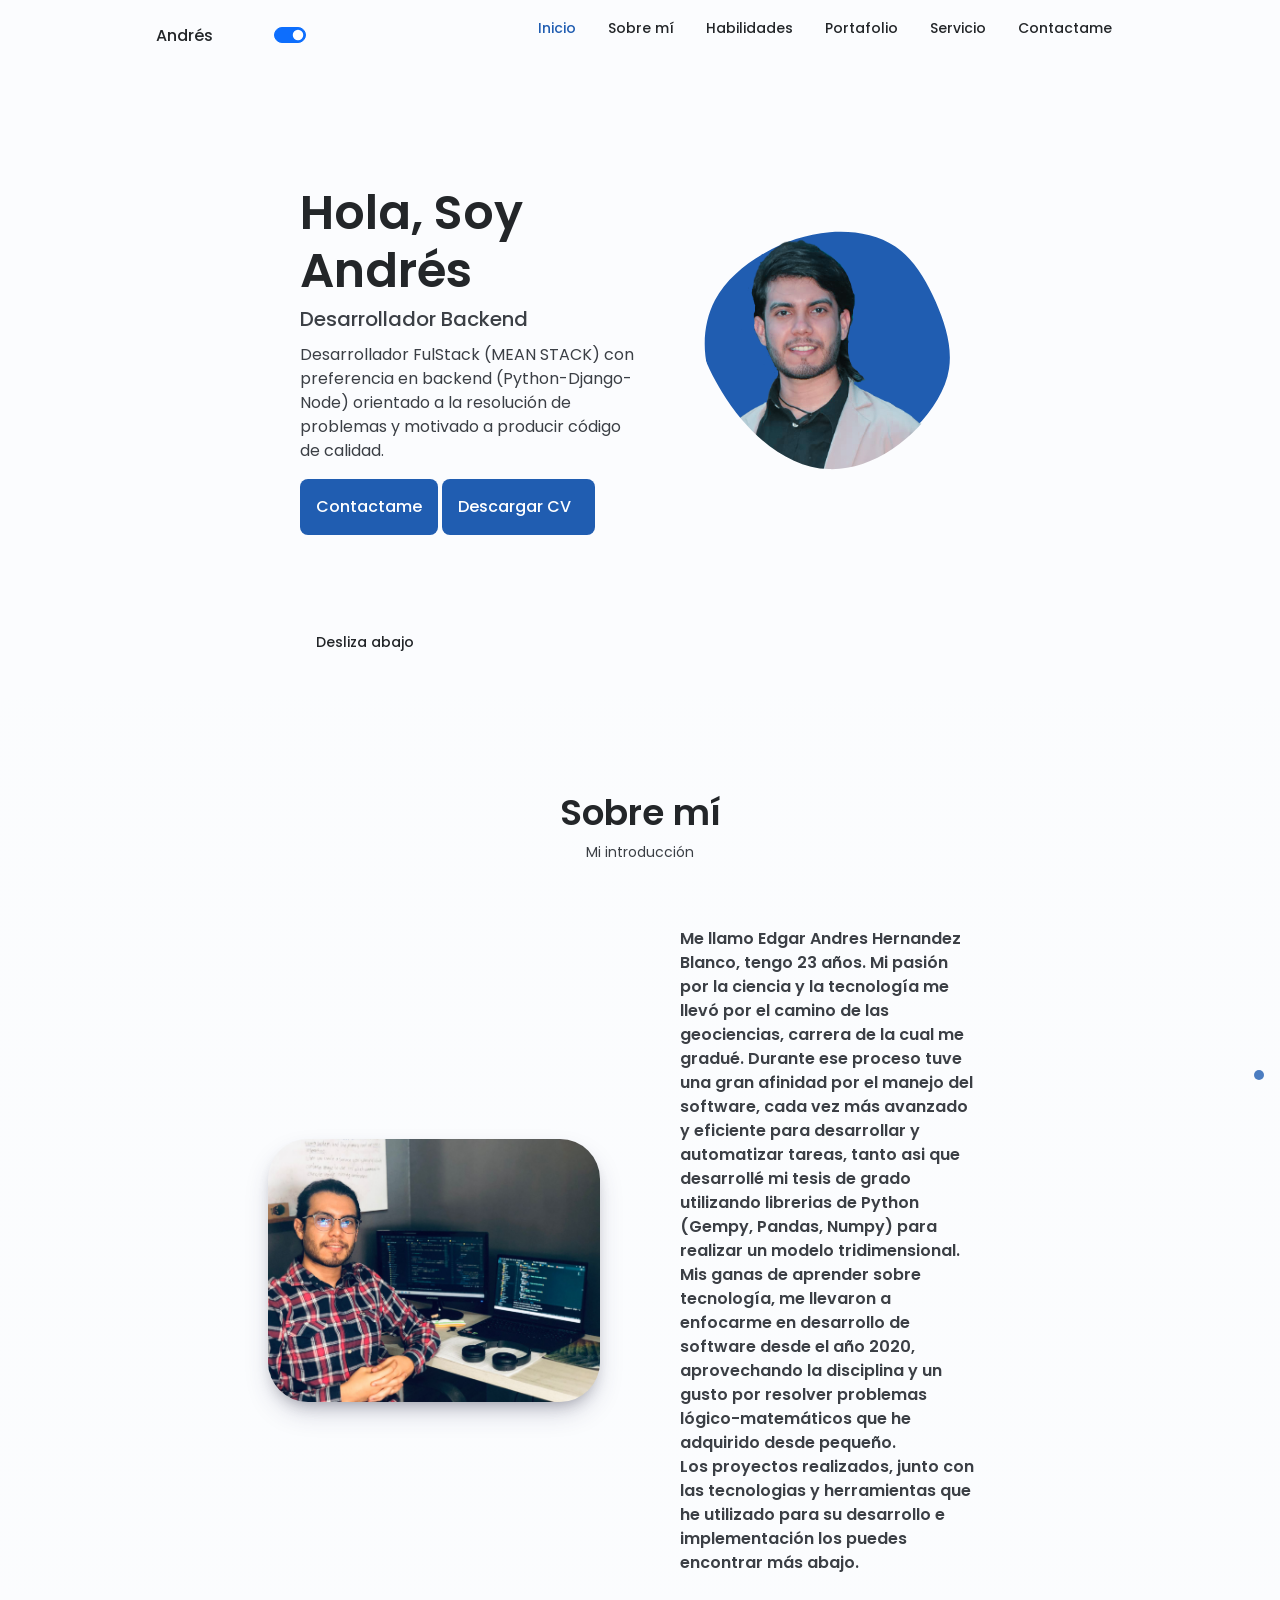
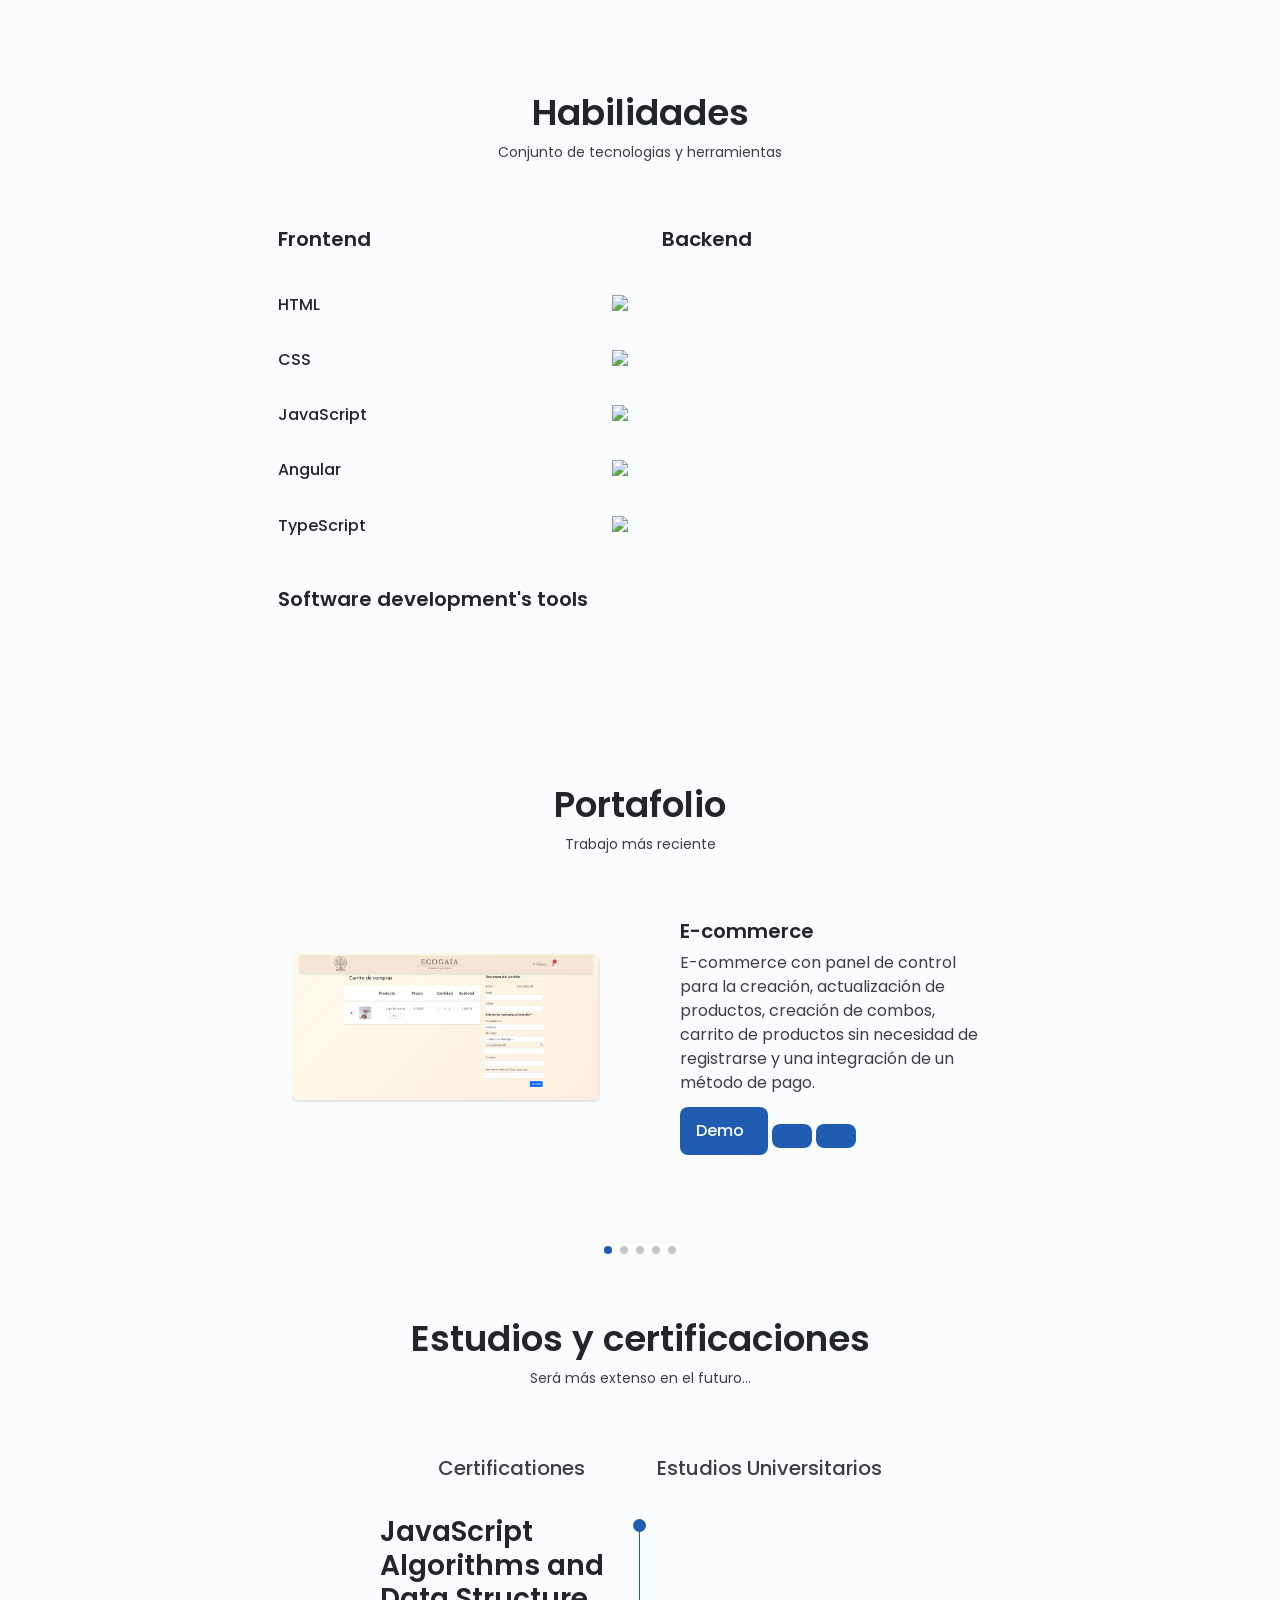
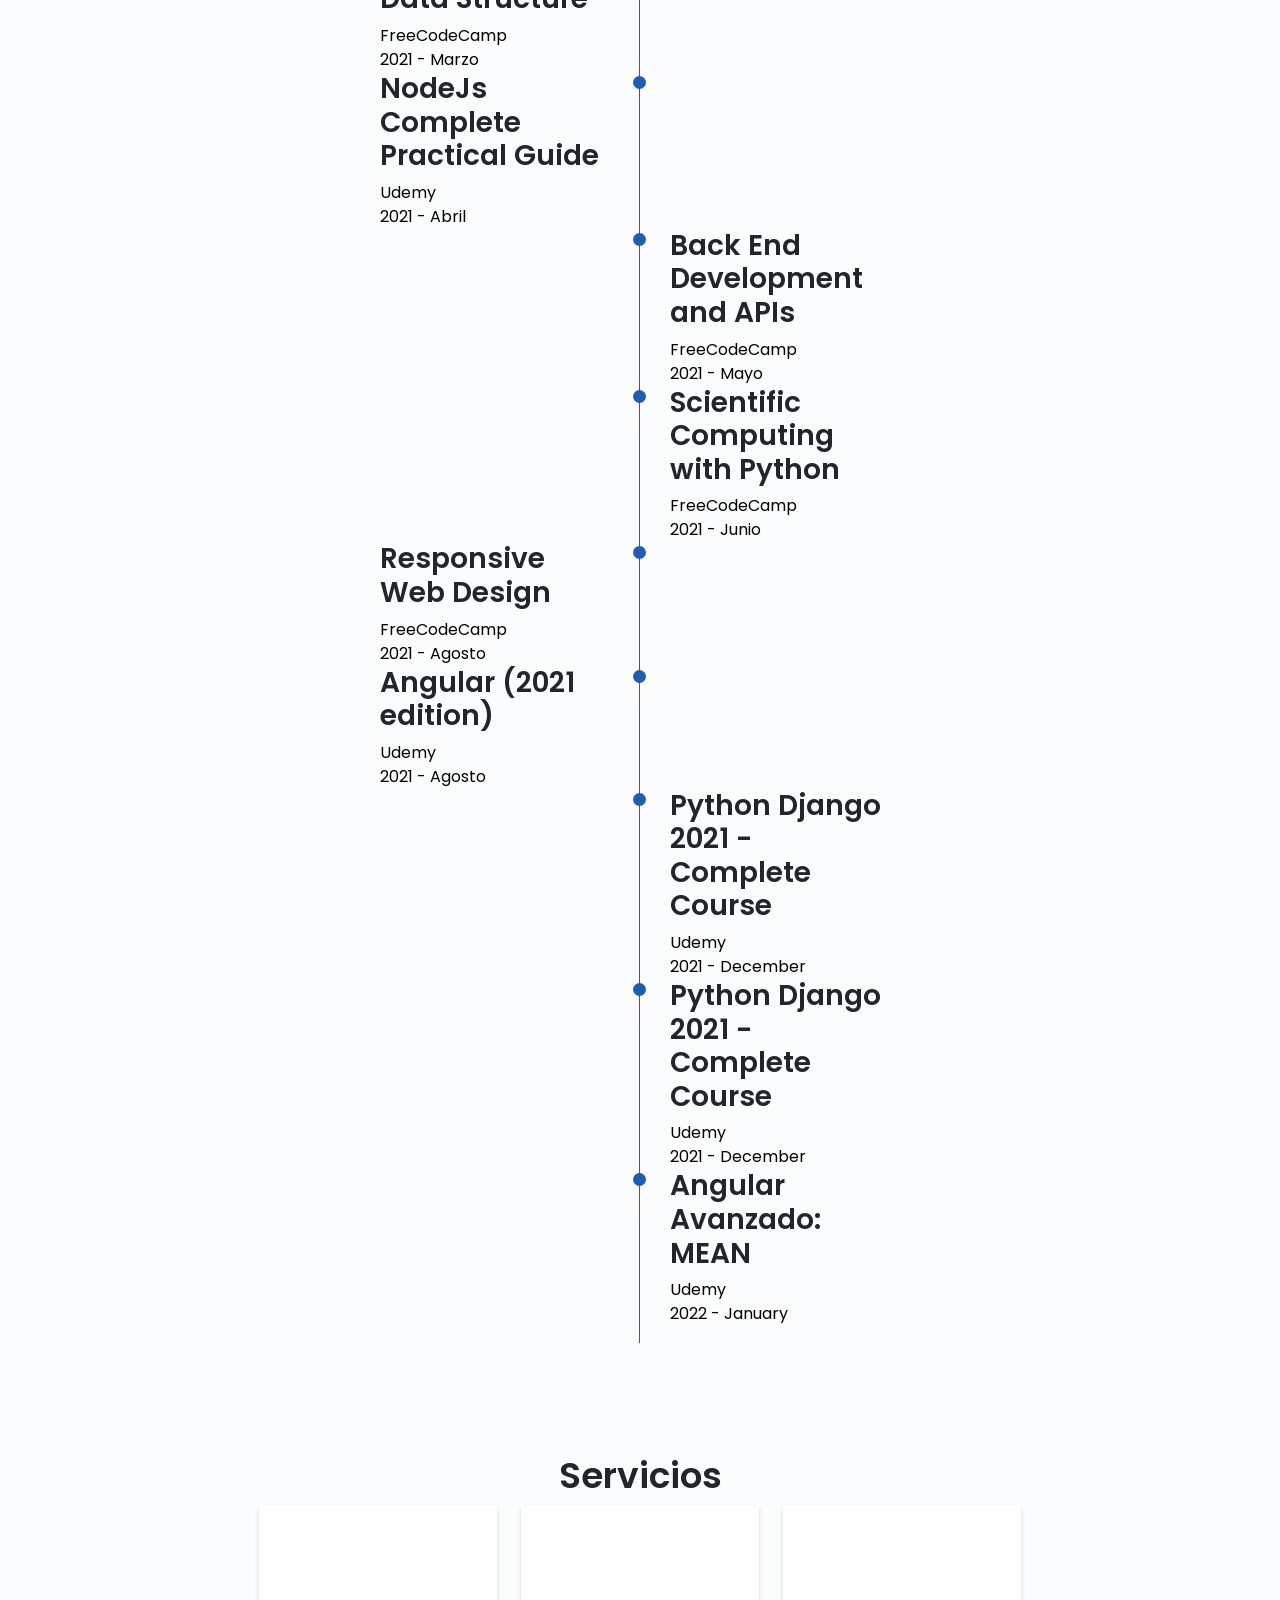
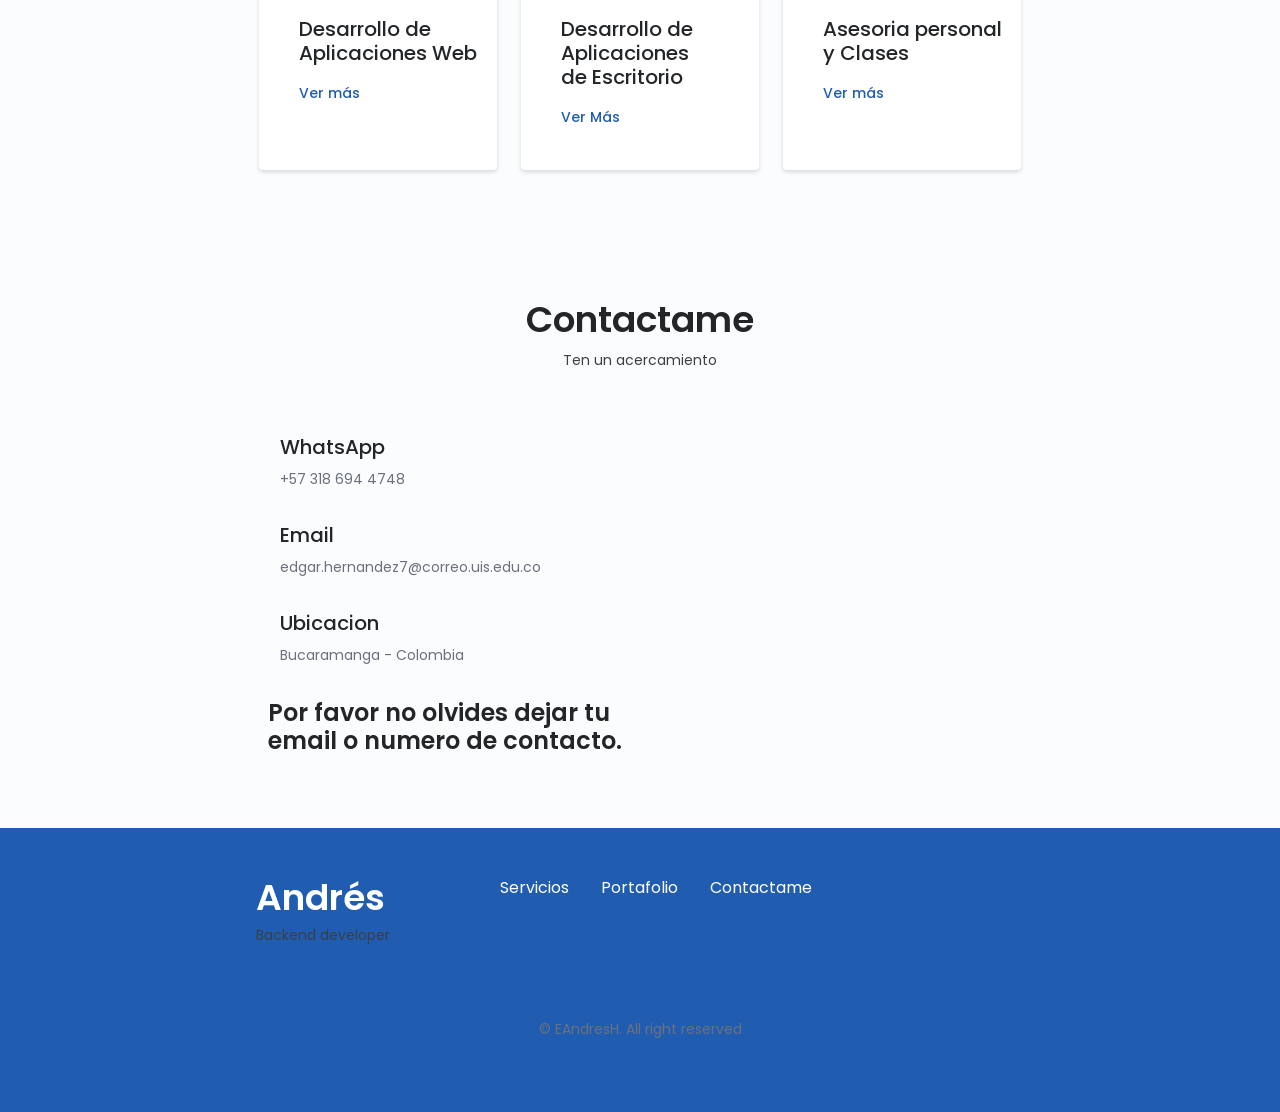
==== commit 7555bcab: "changes about pic and description" ====
--- a/assets/language/index-es.html
+++ b/assets/language/index-es.html
@@ -147,15 +147,20 @@
             <span class="section__subtitle">Mi introducción</span>
 
             <div class="about__container container grid">
-                <img src="../img/foto_perfil_sin_fondo.png" alt="" class="about__img">
+                <img src="../img/portfolio-work-image-clipped.png" alt="" class="about__img">
 
                 <div class="about__data">
-                    <p class="about__description">Mi nombre completo es Edgar Andres Hernandez Blanco, tengo 23 años. Soy apasionado por 
-                        la ciencia y la tecnología desde una edad joven. <br>
-                        Tengo la facilidad para aprender cosas nuevas que me interesan, 
-                        también tengo buenas habilidades para resolver problemas lógico-matemáticos. Actualmente estoy trabajando con las tecnologías 
-                        que se mencionan a continuación.<br> 
-                        Empecé a programar en mi tesis de geologia en el 2019 (también tengo un grado como geológo) y no he parado desde entonces.
+                    <p class="about__description">Me llamo Edgar Andres Hernandez Blanco, tengo 23 años. Mi pasión por la ciencia
+                        y la tecnología me llevó por el camino de las geociencias, carrera de la cual me gradué. Durante ese proceso
+                        tuve una gran afinidad por el manejo del software, cada vez más avanzado y eficiente para desarrollar y automatizar
+                        tareas, tanto asi que desarrollé mi tesis de grado utilizando librerias de Python (Gempy, Pandas, Numpy) para realizar un
+                        modelo tridimensional. <br> 
+                        
+                        Mis ganas de aprender sobre tecnología, me llevaron a enfocarme en desarrollo de software desde el año 2020, aprovechando
+                        la disciplina y un gusto por resolver problemas lógico-matemáticos que he adquirido desde pequeño. <br> 
+                        
+                        Los proyectos realizados, junto con las tecnologias y herramientas que he utilizado para su desarrollo e implementación los
+                        puedes encontrar más abajo.
                         </p>
                 </div>
             </div>
@@ -462,7 +467,7 @@
                                     aplicando. Esta es un REST API + Frontent contruida con el MEAN Stack, con autenticación
                                     y con operaciónes de crear, leer, actualizar y eliminar los trabajos.
                                 </p>
-                                <a href="https://serene-williams-fd1eb2.netlify.app/home" 
+                                <a href="https://serene-williams-fd1eb2.netlify.app/" 
                                 class="button button--flex button--small portfolio__button"
                                 target="_BLANK">
                                     Demo
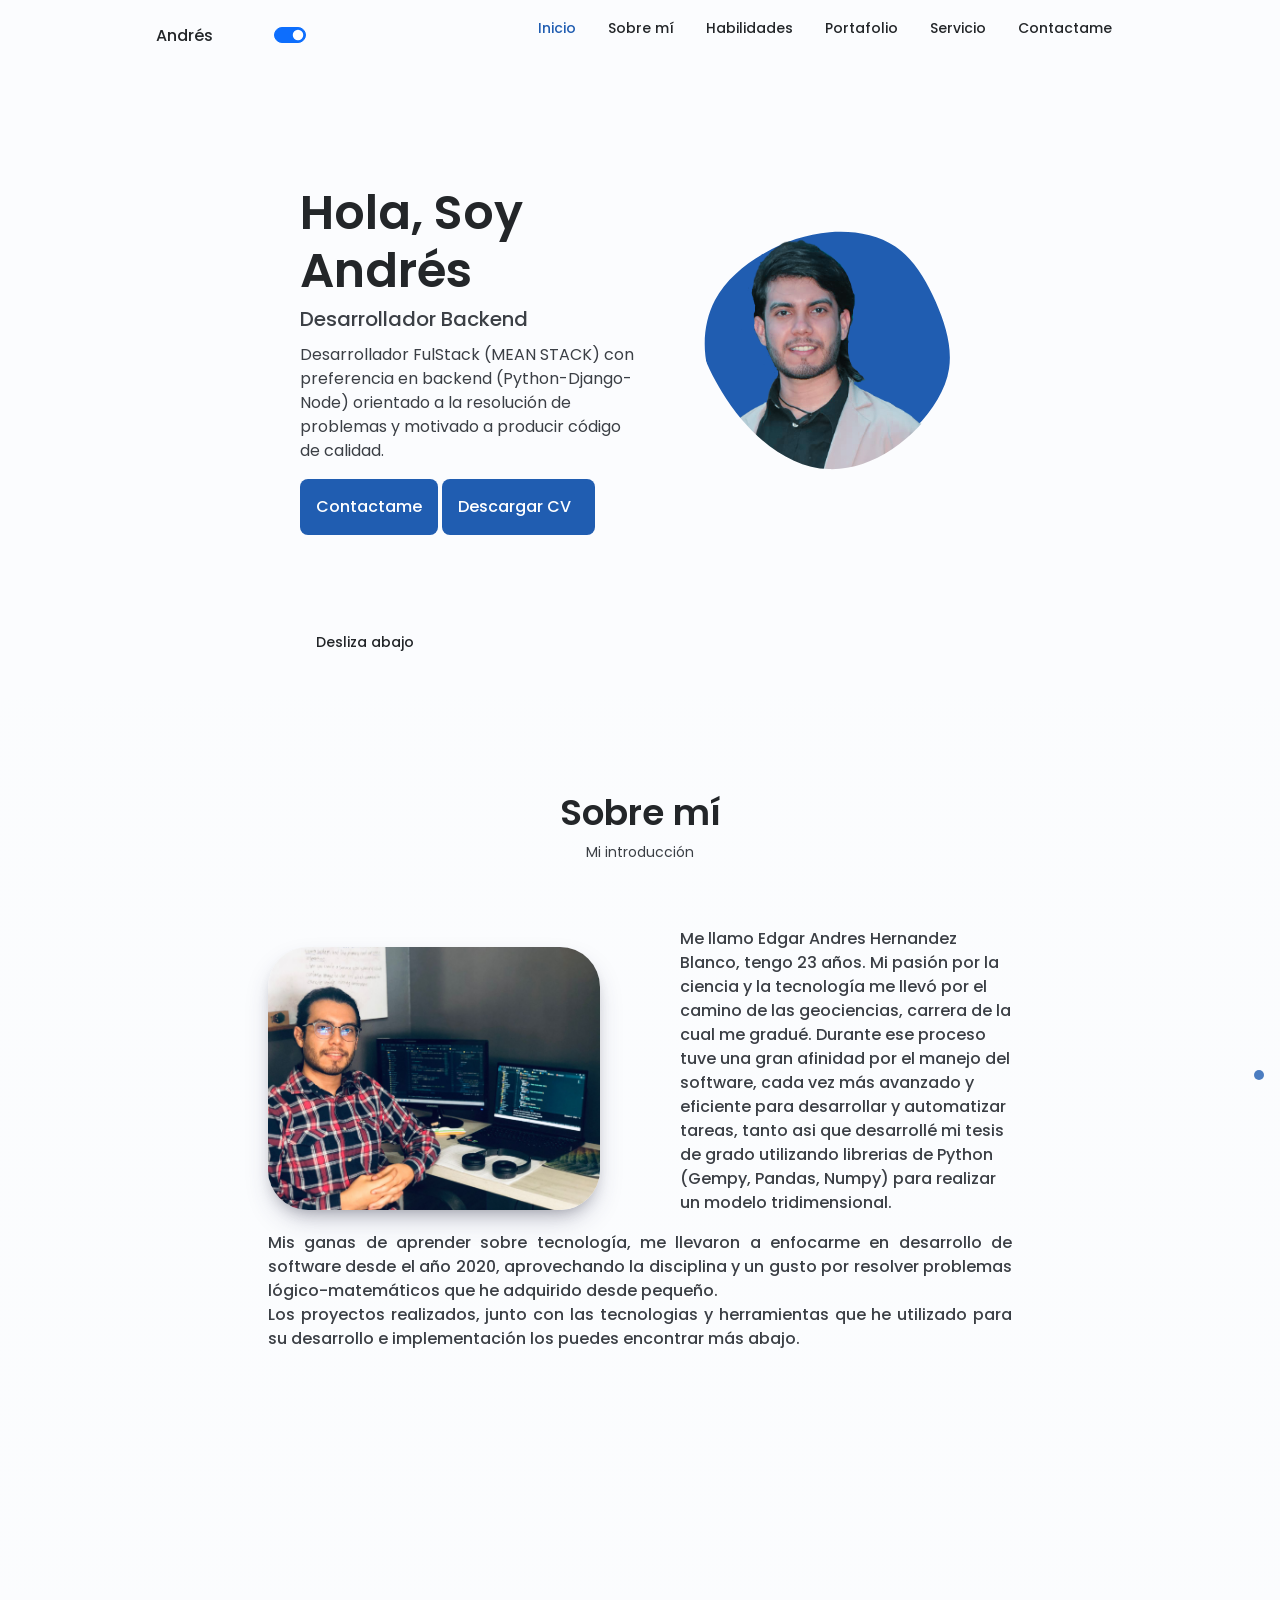
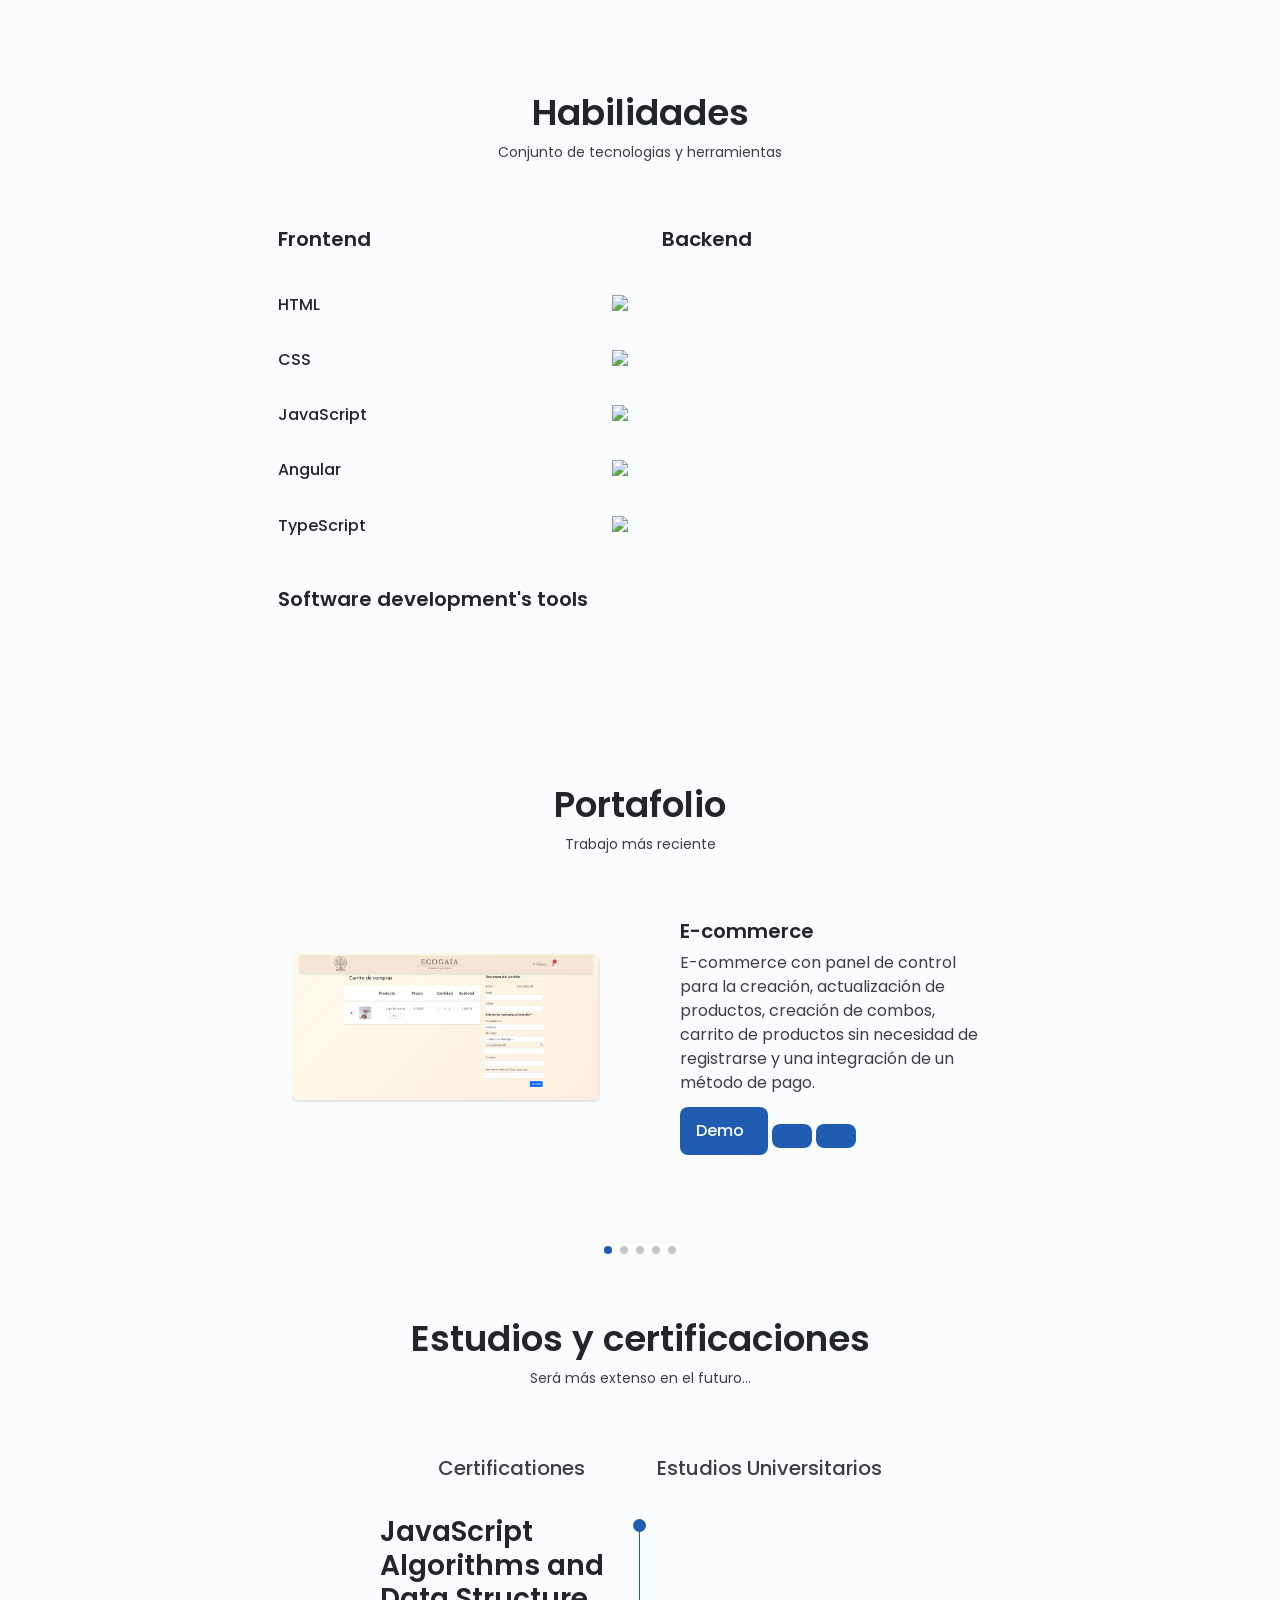
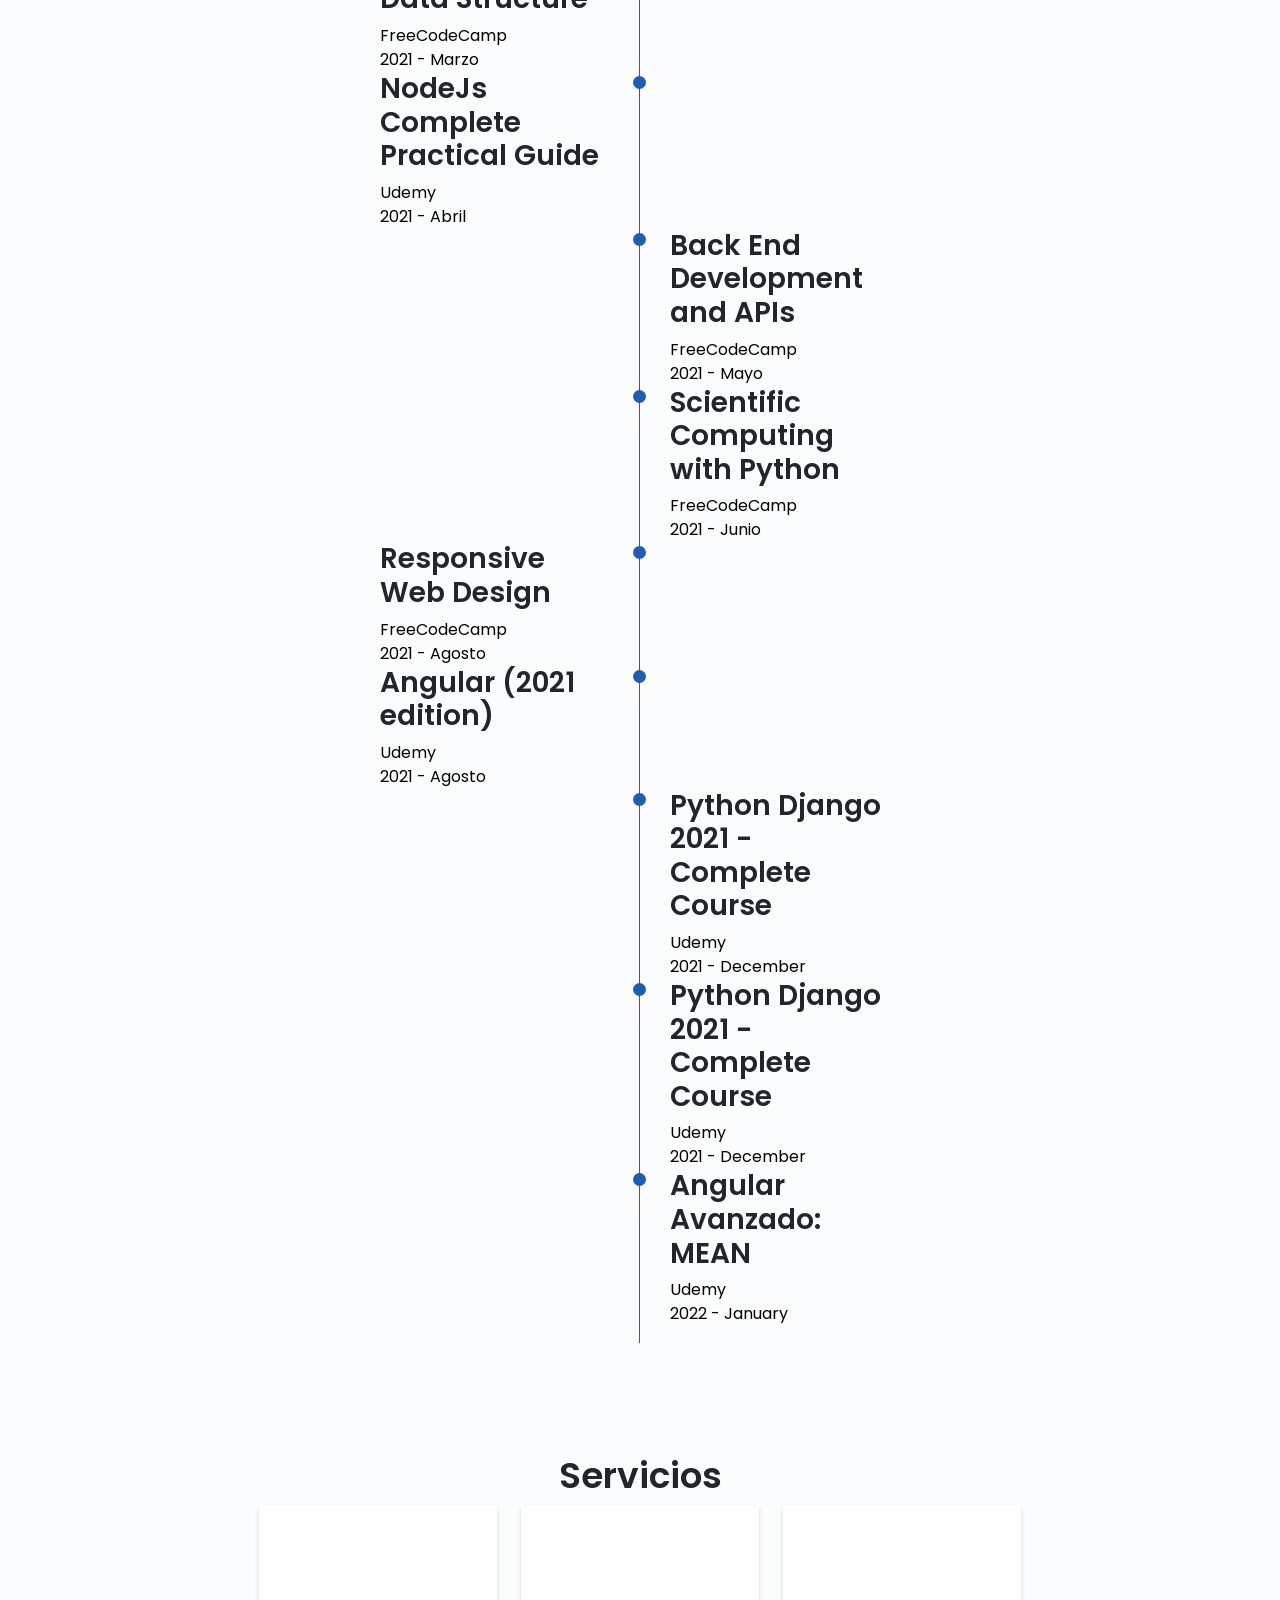
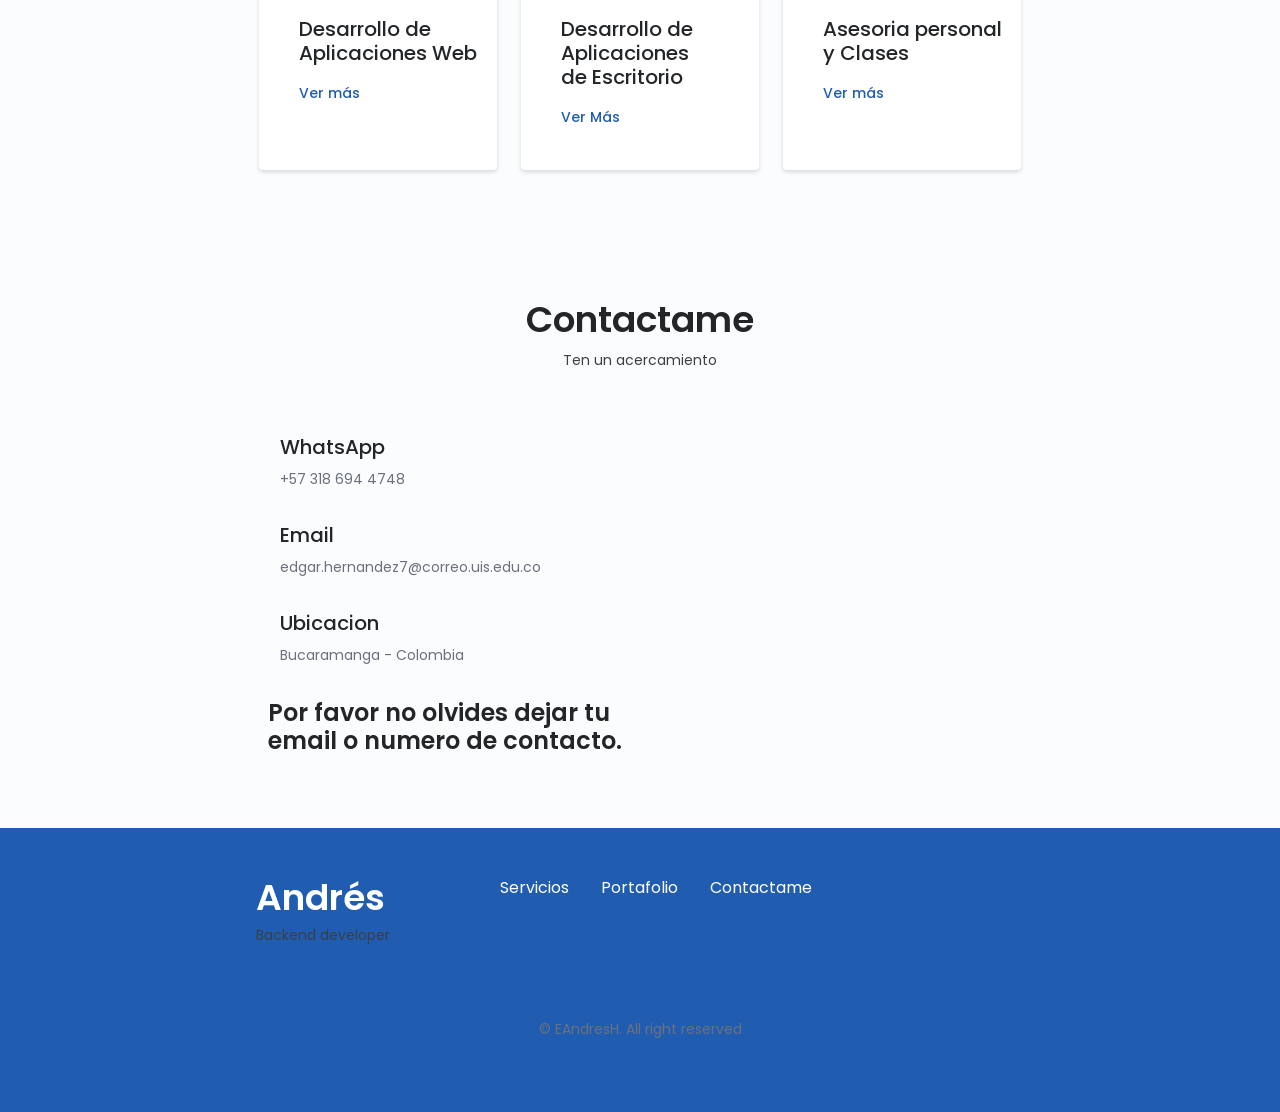
==== commit 7303b7c9: "about description paragraph positions" ====
--- a/assets/language/index-es.html
+++ b/assets/language/index-es.html
@@ -155,14 +155,15 @@
                         tuve una gran afinidad por el manejo del software, cada vez más avanzado y eficiente para desarrollar y automatizar
                         tareas, tanto asi que desarrollé mi tesis de grado utilizando librerias de Python (Gempy, Pandas, Numpy) para realizar un
                         modelo tridimensional. <br> 
-                        
-                        Mis ganas de aprender sobre tecnología, me llevaron a enfocarme en desarrollo de software desde el año 2020, aprovechando
-                        la disciplina y un gusto por resolver problemas lógico-matemáticos que he adquirido desde pequeño. <br> 
-                        
-                        Los proyectos realizados, junto con las tecnologias y herramientas que he utilizado para su desarrollo e implementación los
-                        puedes encontrar más abajo.
                         </p>
                 </div>
+                <p class="about__description--below">
+                    Mis ganas de aprender sobre tecnología, me llevaron a enfocarme en desarrollo de software desde el año 2020, aprovechando
+                    la disciplina y un gusto por resolver problemas lógico-matemáticos que he adquirido desde pequeño. <br> 
+                    
+                    Los proyectos realizados, junto con las tecnologias y herramientas que he utilizado para su desarrollo e implementación los
+                    puedes encontrar más abajo.
+                </p>
             </div>
             <div class="wave wave1"></div>
             <div class="wave wave2"></div>
--- a/assets/css/styles.css
+++ b/assets/css/styles.css
@@ -502,18 +502,27 @@
     justify-self: center;
     align-self: center;
     box-shadow: rgba(50, 50, 93, 0.25) 0px 13px 27px -5px, rgba(0, 0, 0, 0.3) 0px 8px 16px -8px;
-    background-color: var(--first-color-second)
+}
+
+.about__container {
+    row-gap: 0px;
 }
 
 .about__data {
-    width: 90%;
-    font-weight: var(--font-semi-bold);
-    text-align: center;
+    width: 100%;
+    font-weight: var(--font-medium);
+    text-align: justify;
 }
 
 .about__description {
-    text-align: center;
-    margin-bottom: var(--mb-2-5);
+
+    text-align: justify;
+}
+
+.about__description--below {
+    grid-column: 1/-1;
+    text-align: justify;
+    font-weight: var(--font-medium);
 }
 
 .about__info {
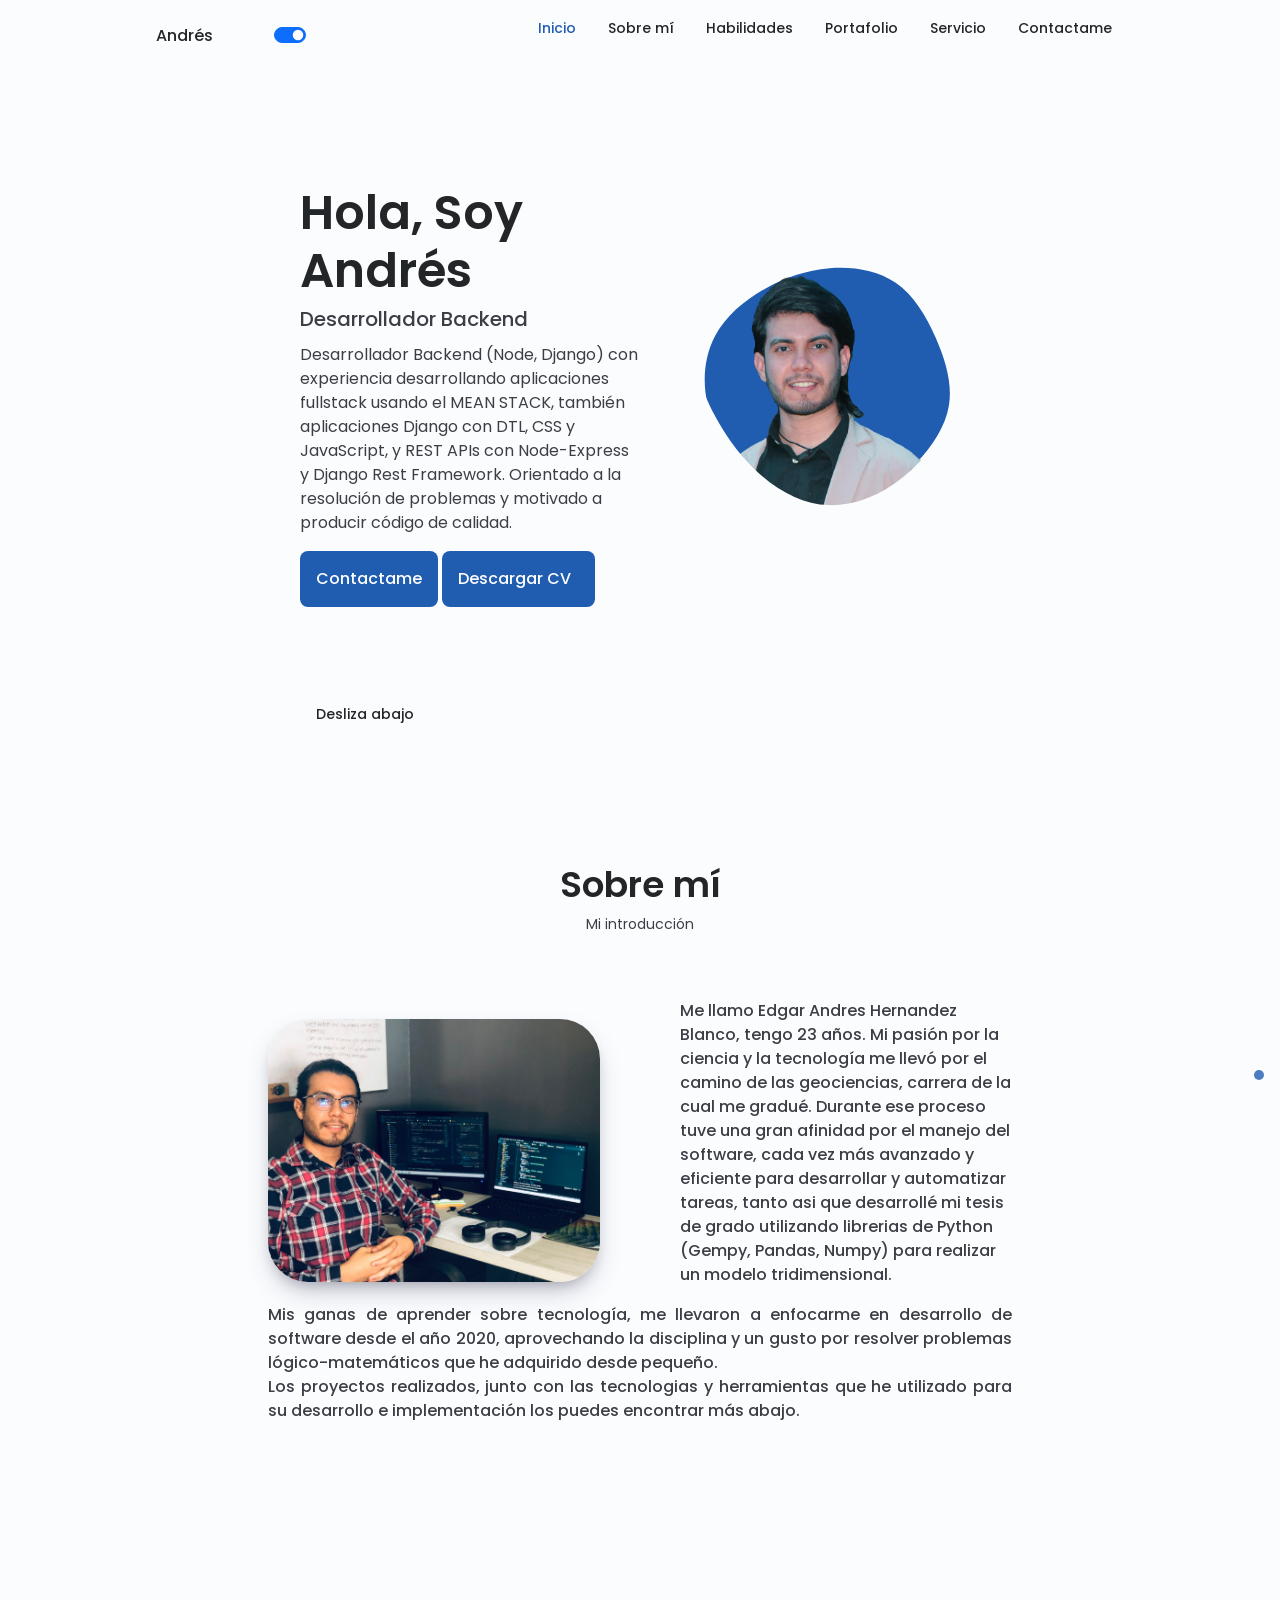
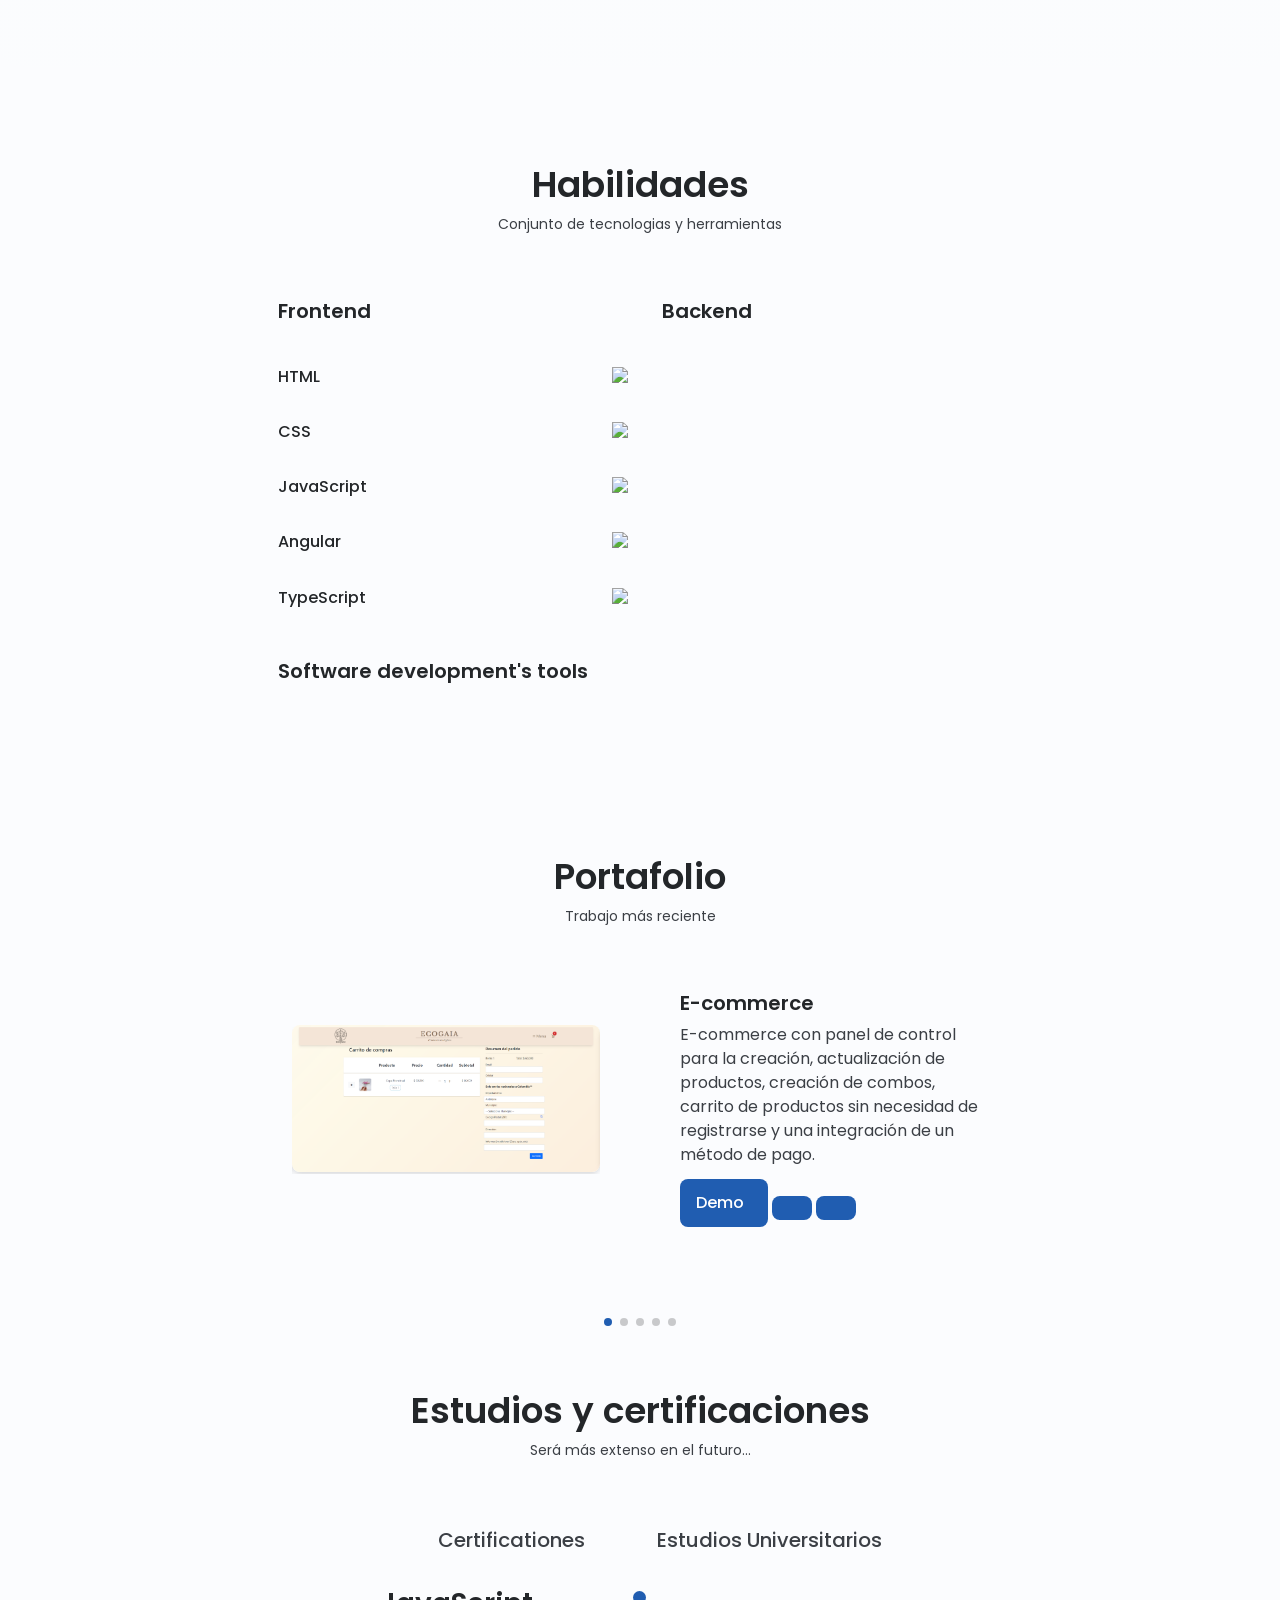
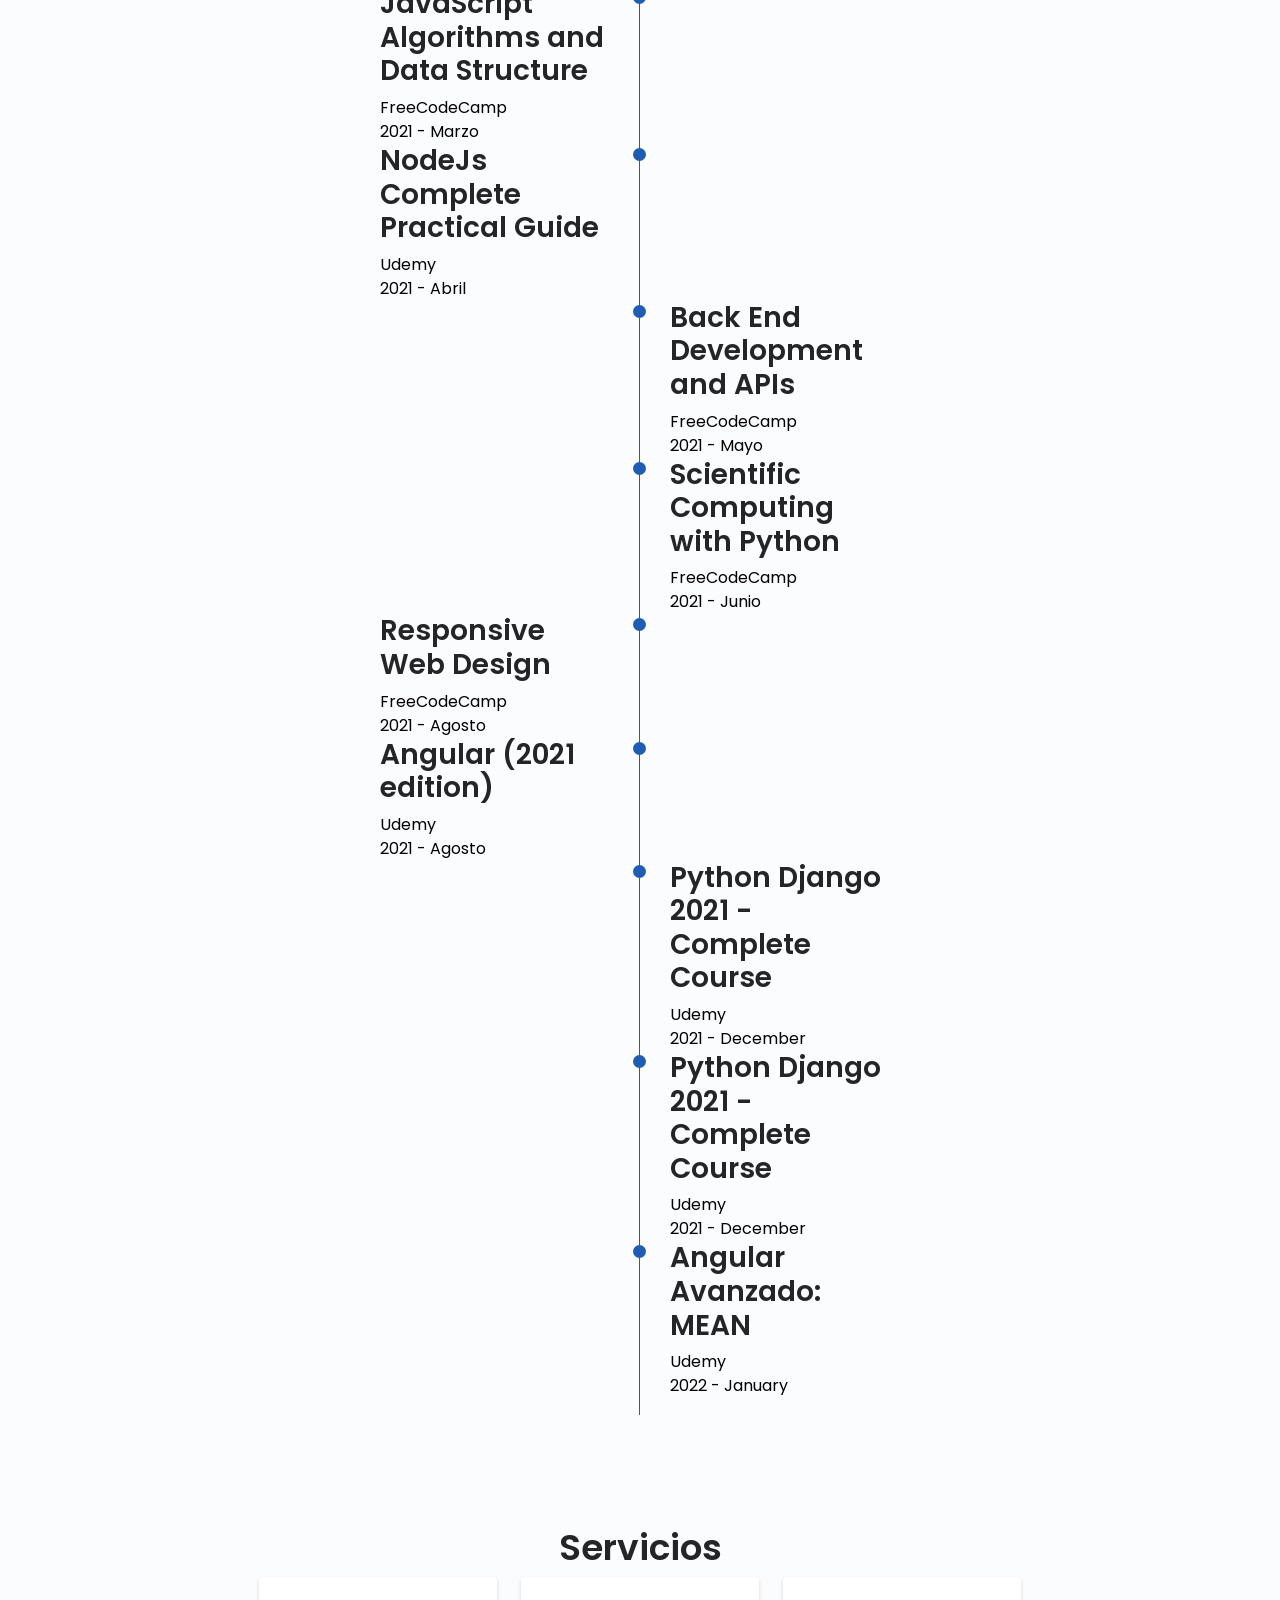
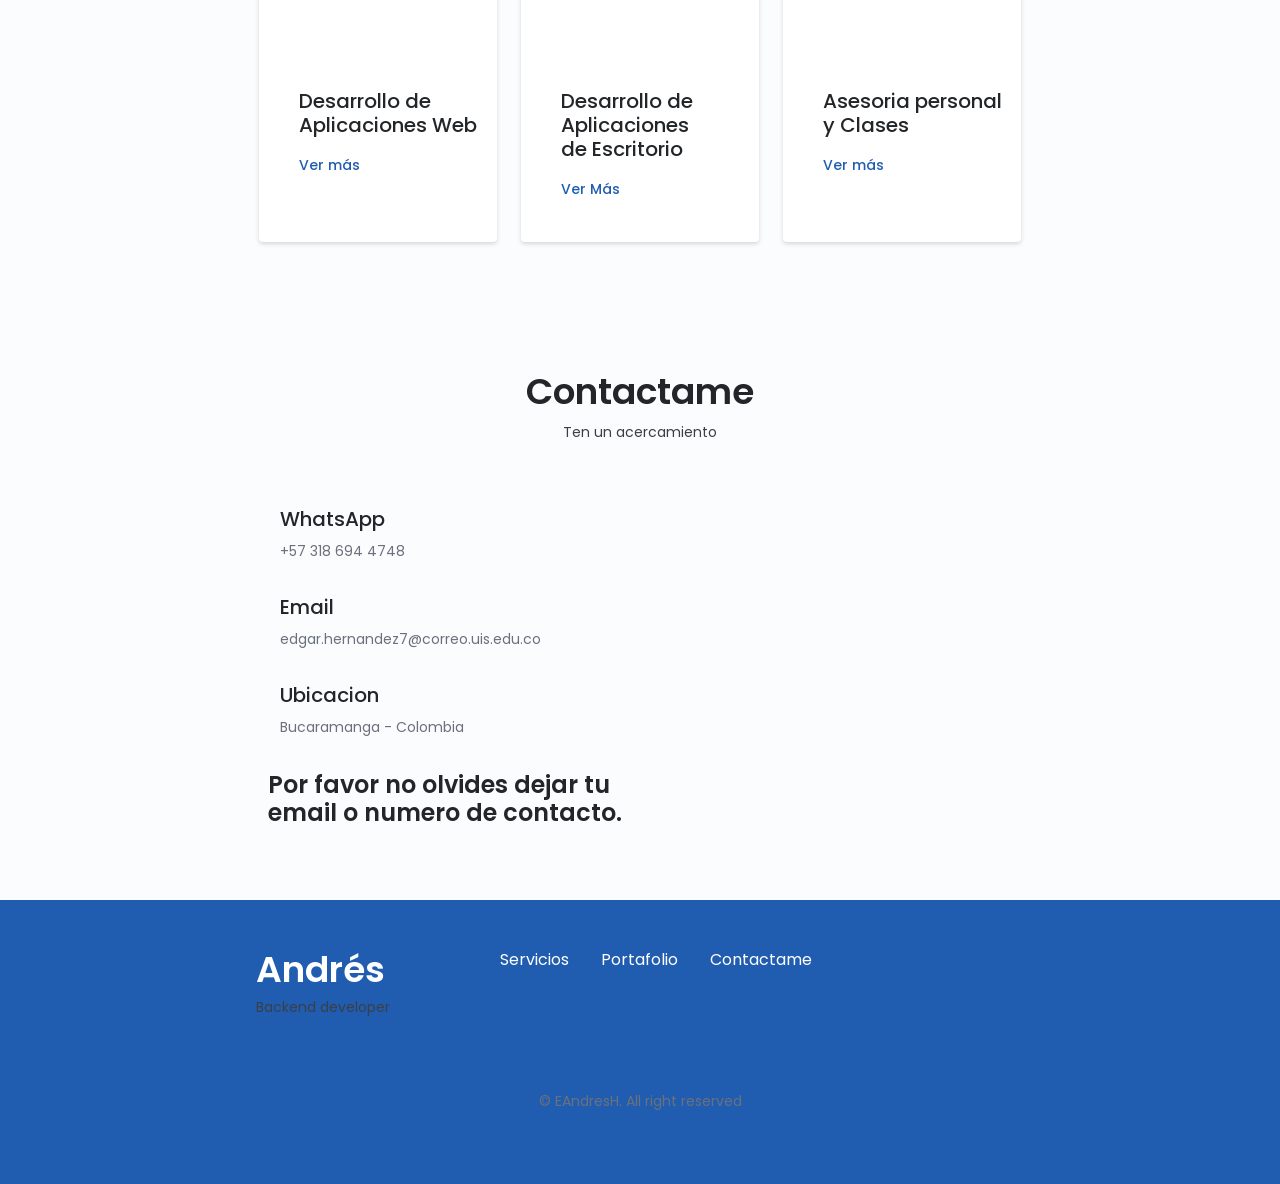
==== commit 36626441: "home description update" ====
--- a/assets/language/index-es.html
+++ b/assets/language/index-es.html
@@ -120,8 +120,11 @@
                     <div class="home__data">
                         <h1 class="home__title">Hola, Soy Andrés </h1>
                         <h3 class="home__subtitle">Desarrollador Backend</h3>
-                        <p class="home__description">Desarrollador FulStack (MEAN STACK) con preferencia en backend (Python-Django-Node) 
-                            orientado a la resolución de problemas y motivado a producir código de calidad.</p>
+                        <p class="home__description">
+                            Desarrollador Backend (Node, Django) con experiencia desarrollando aplicaciones fullstack usando el MEAN STACK,
+                            también aplicaciones Django con DTL, CSS y JavaScript, y REST APIs con Node-Express y Django Rest Framework.
+                            Orientado a la resolución de problemas y motivado a producir código de calidad.   
+                        </p>
                         <a href="#contact" class="button button--flex">
                             Contactame <i class="uil uil-message button_icon"></i>
                         </a>
--- a/assets/css/styles.css
+++ b/assets/css/styles.css
@@ -515,7 +515,6 @@
 }
 
 .about__description {
-
     text-align: justify;
 }
 
